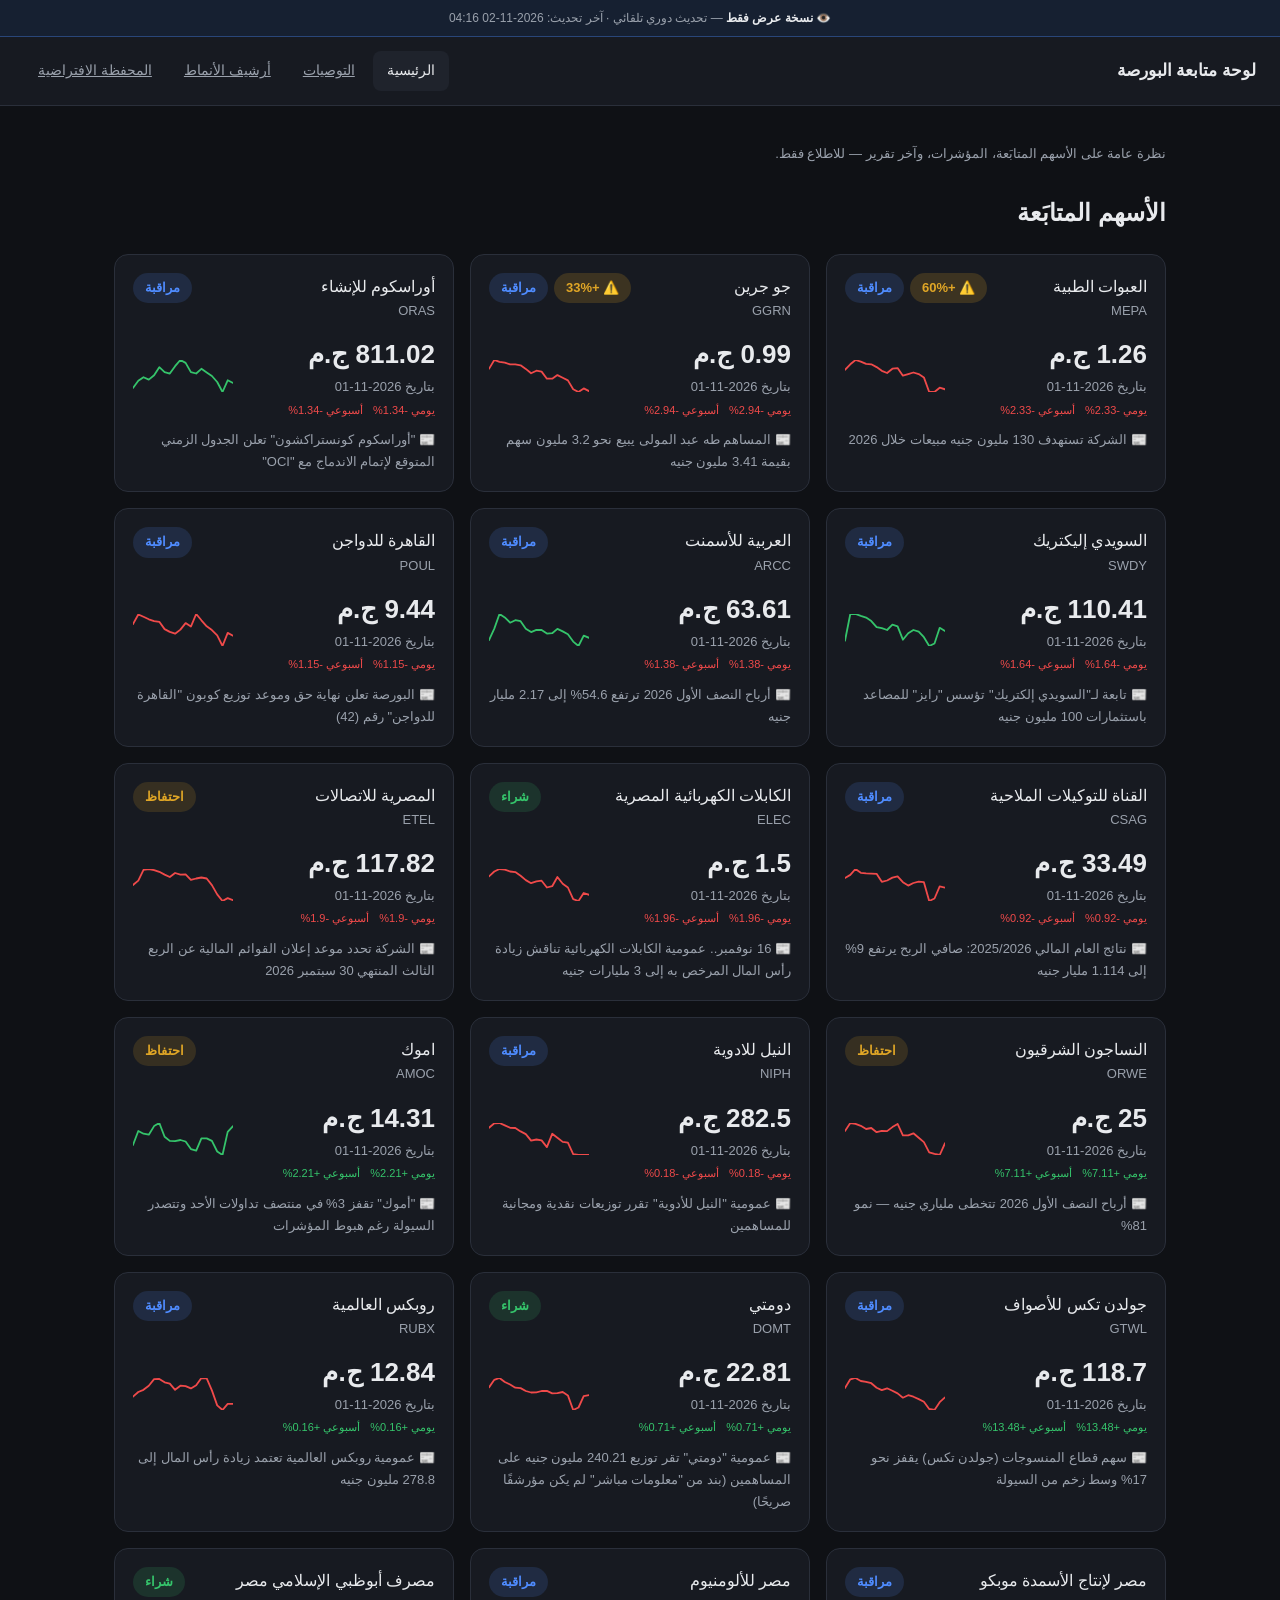
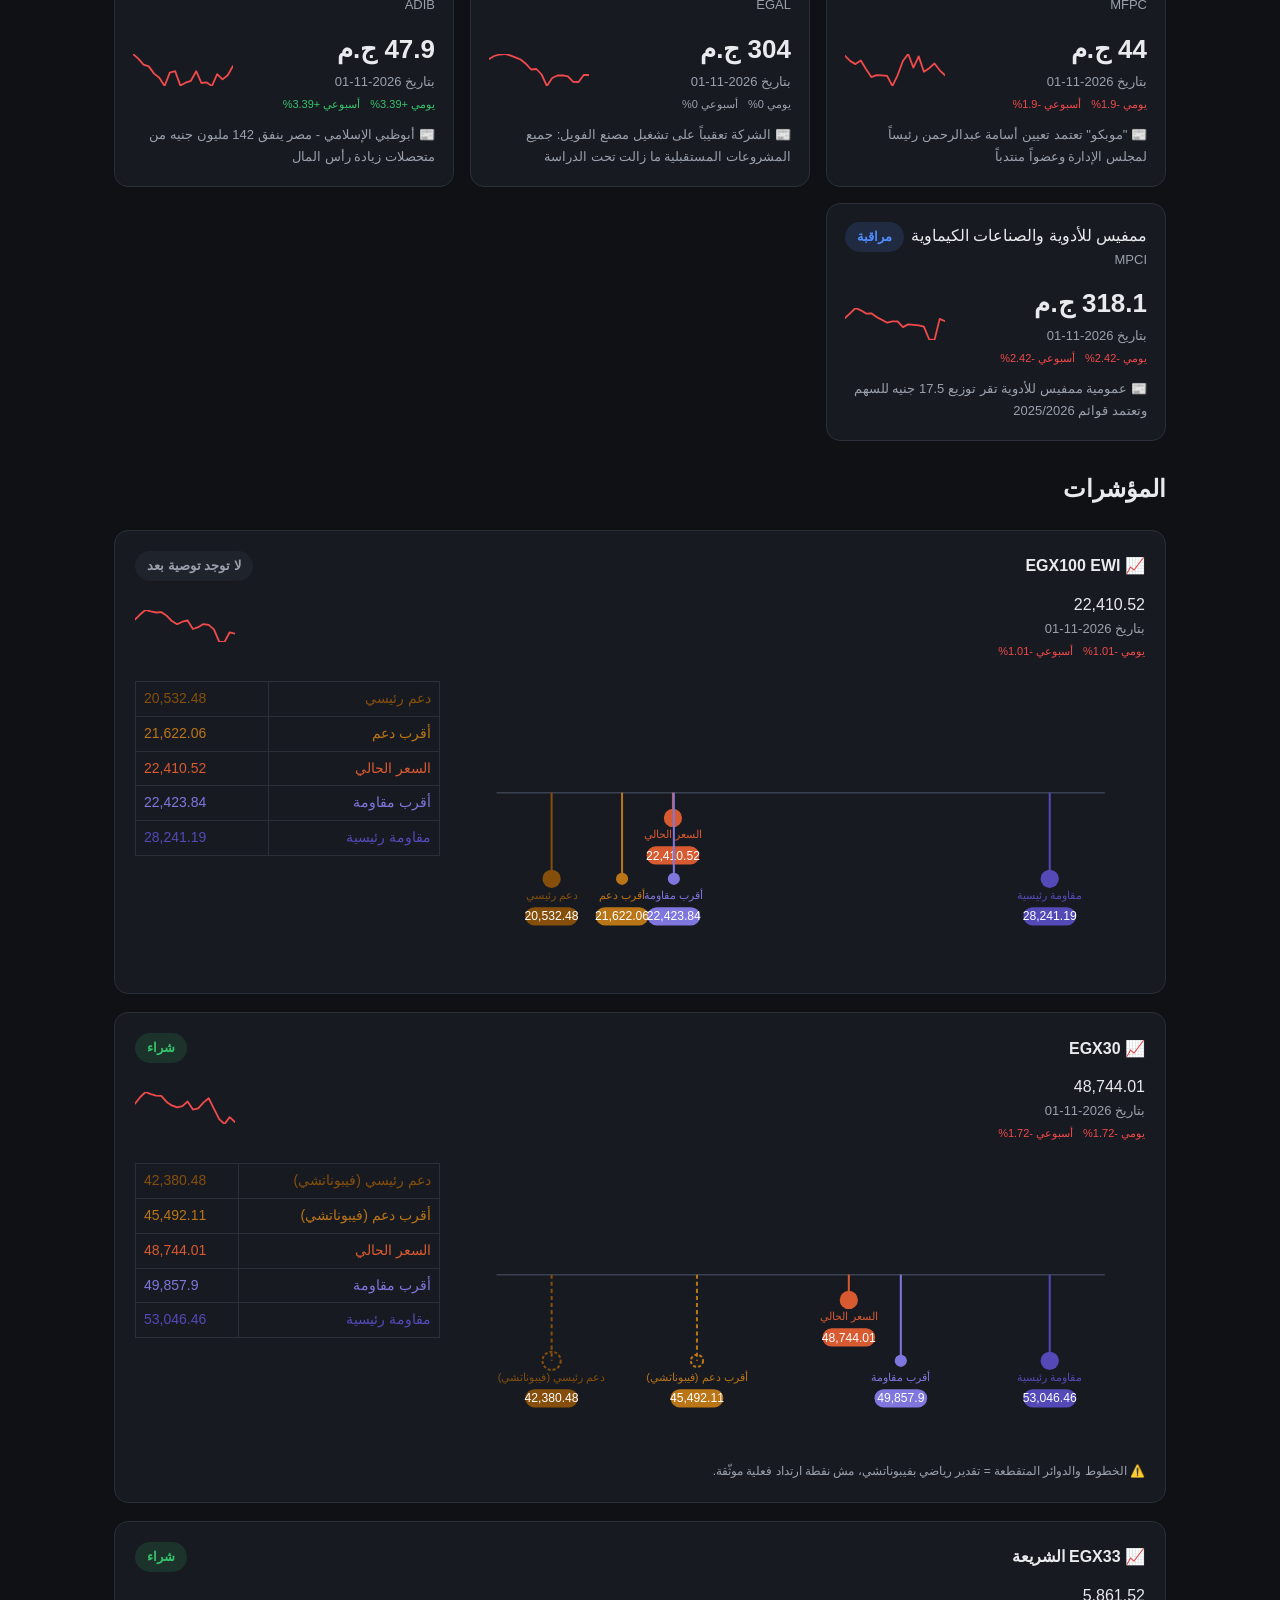
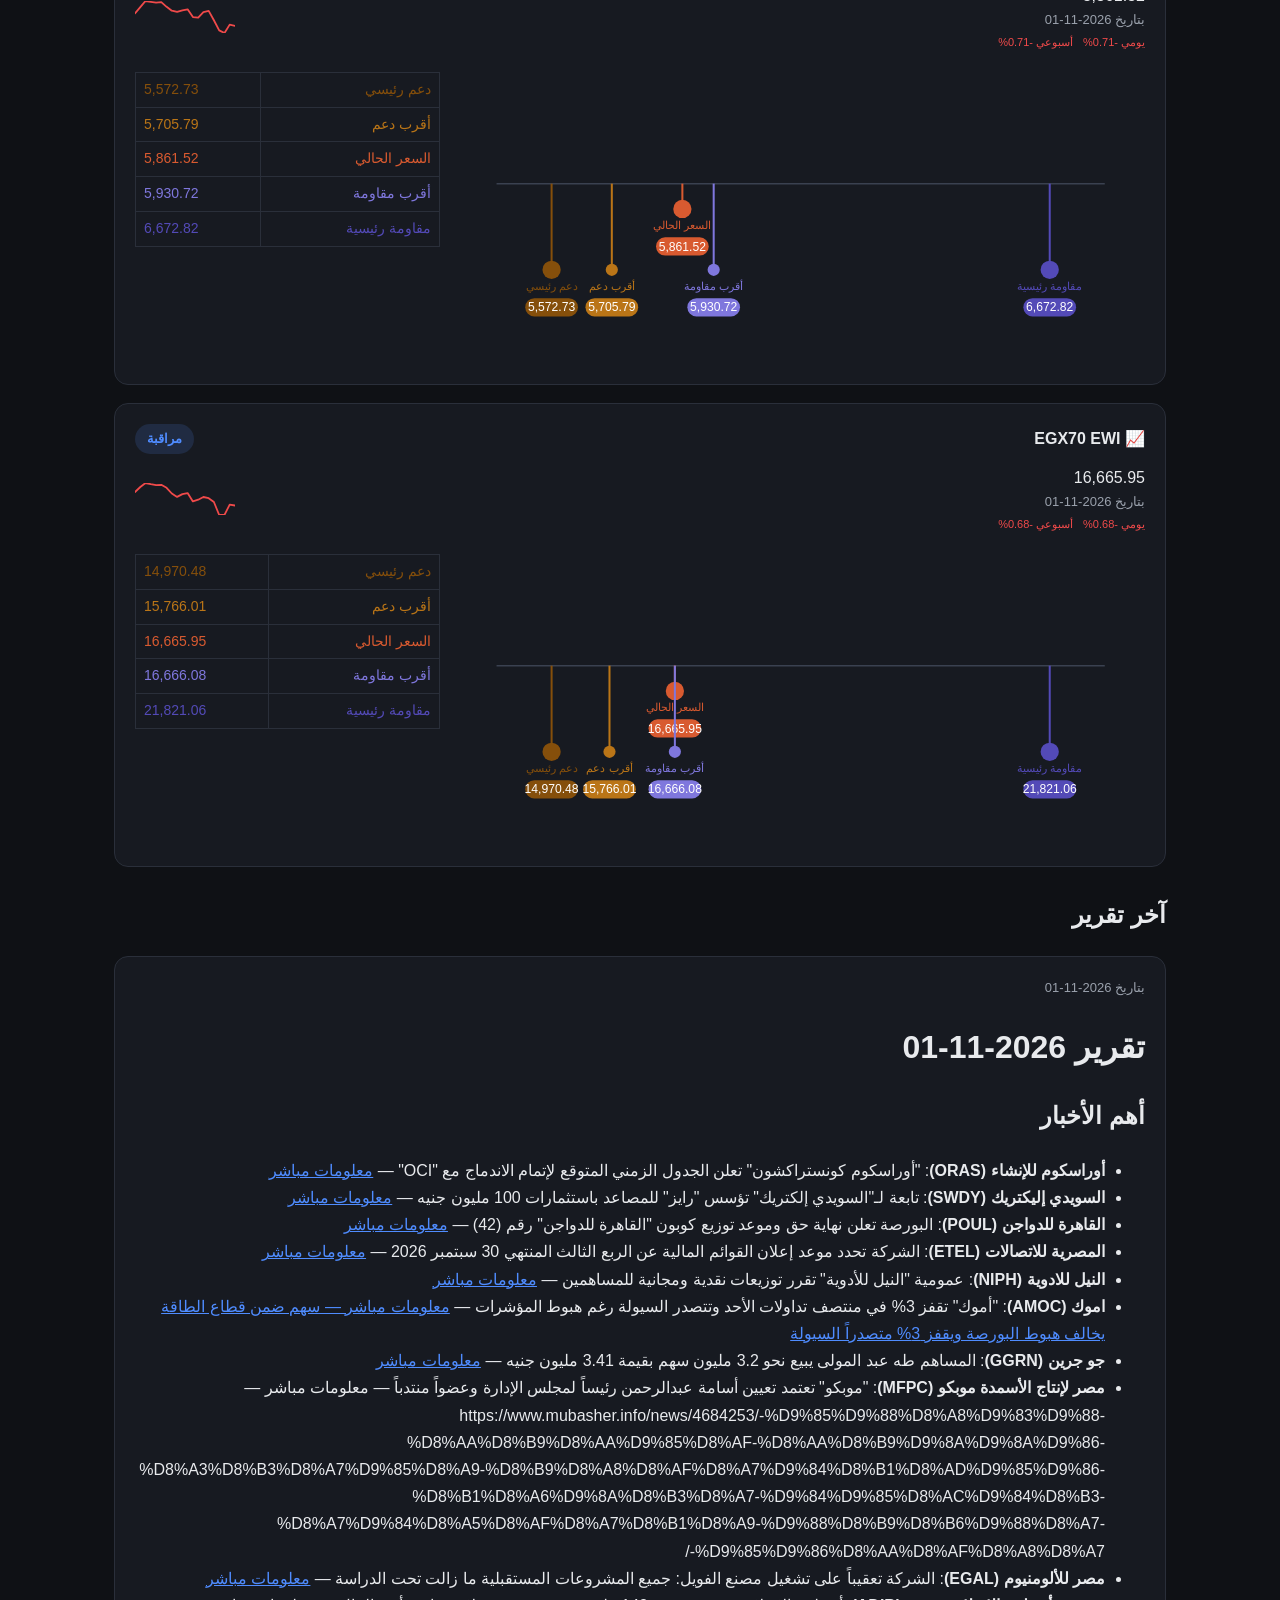
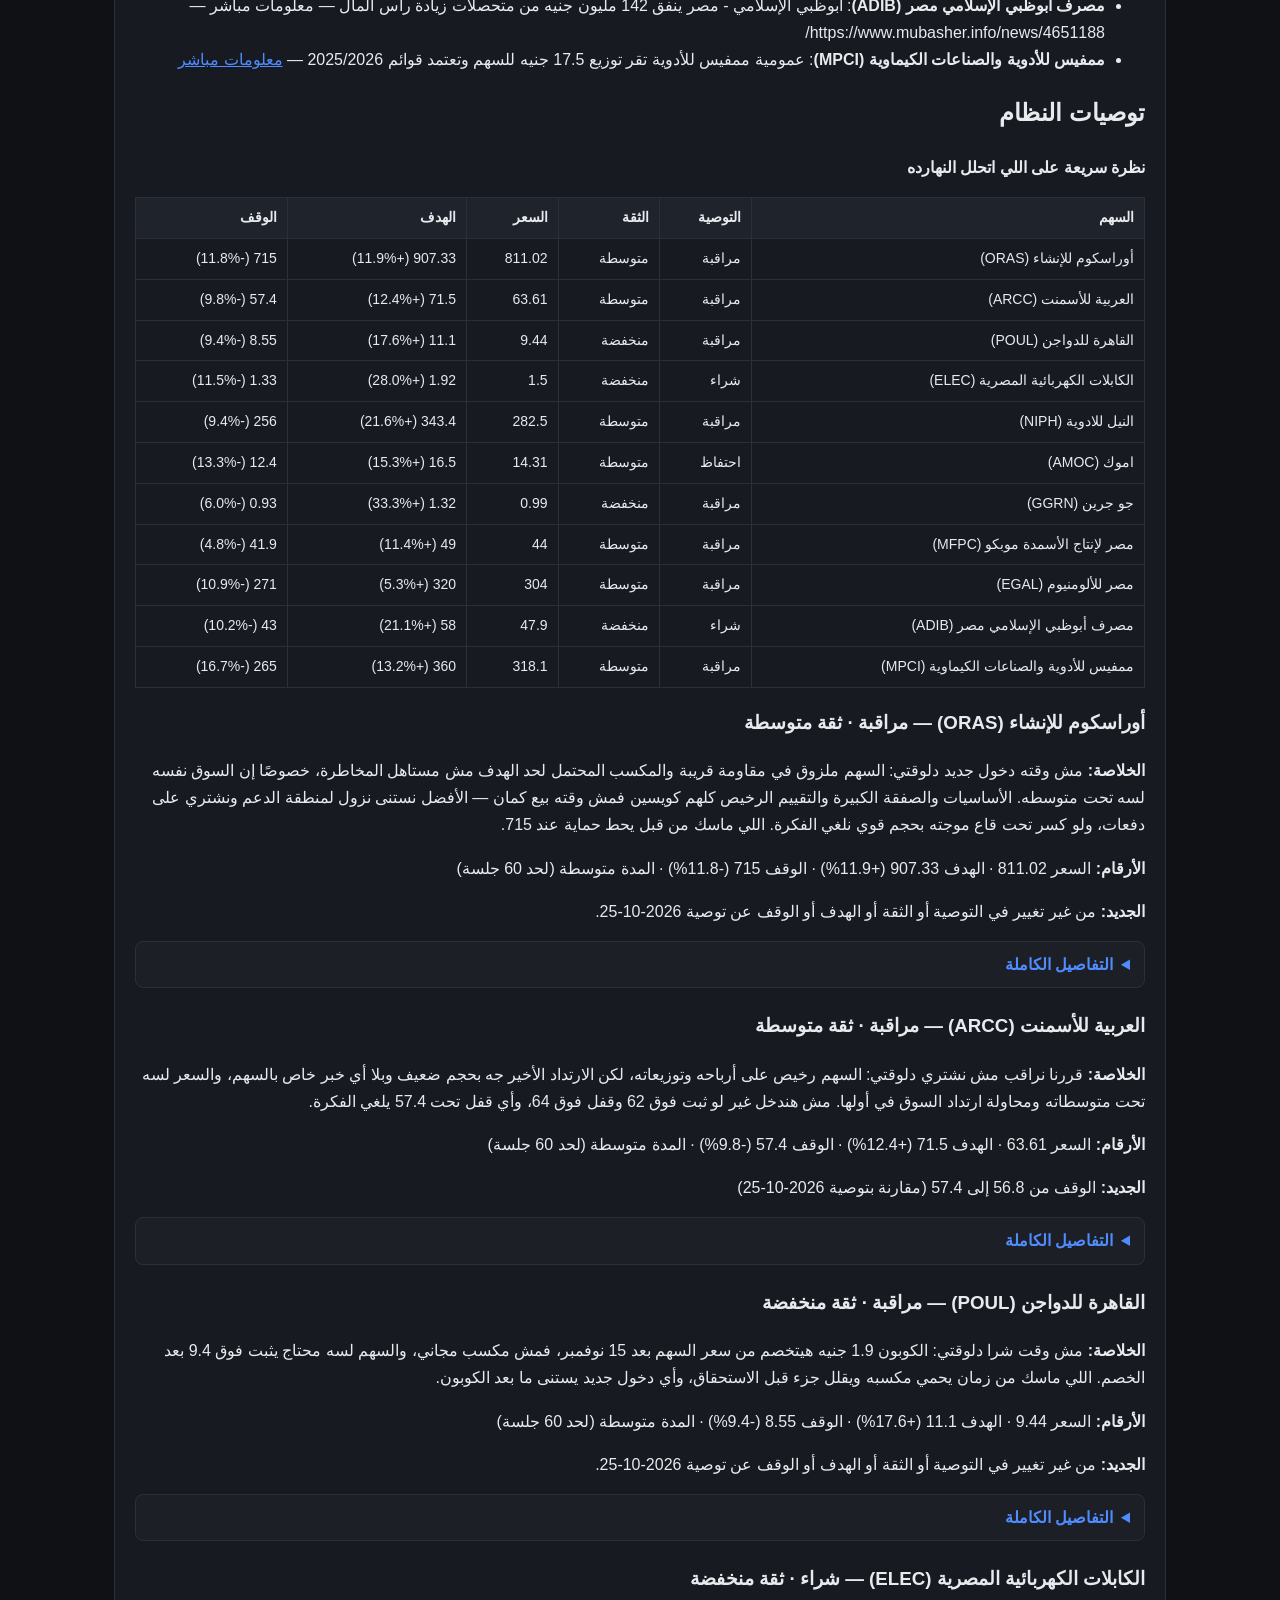
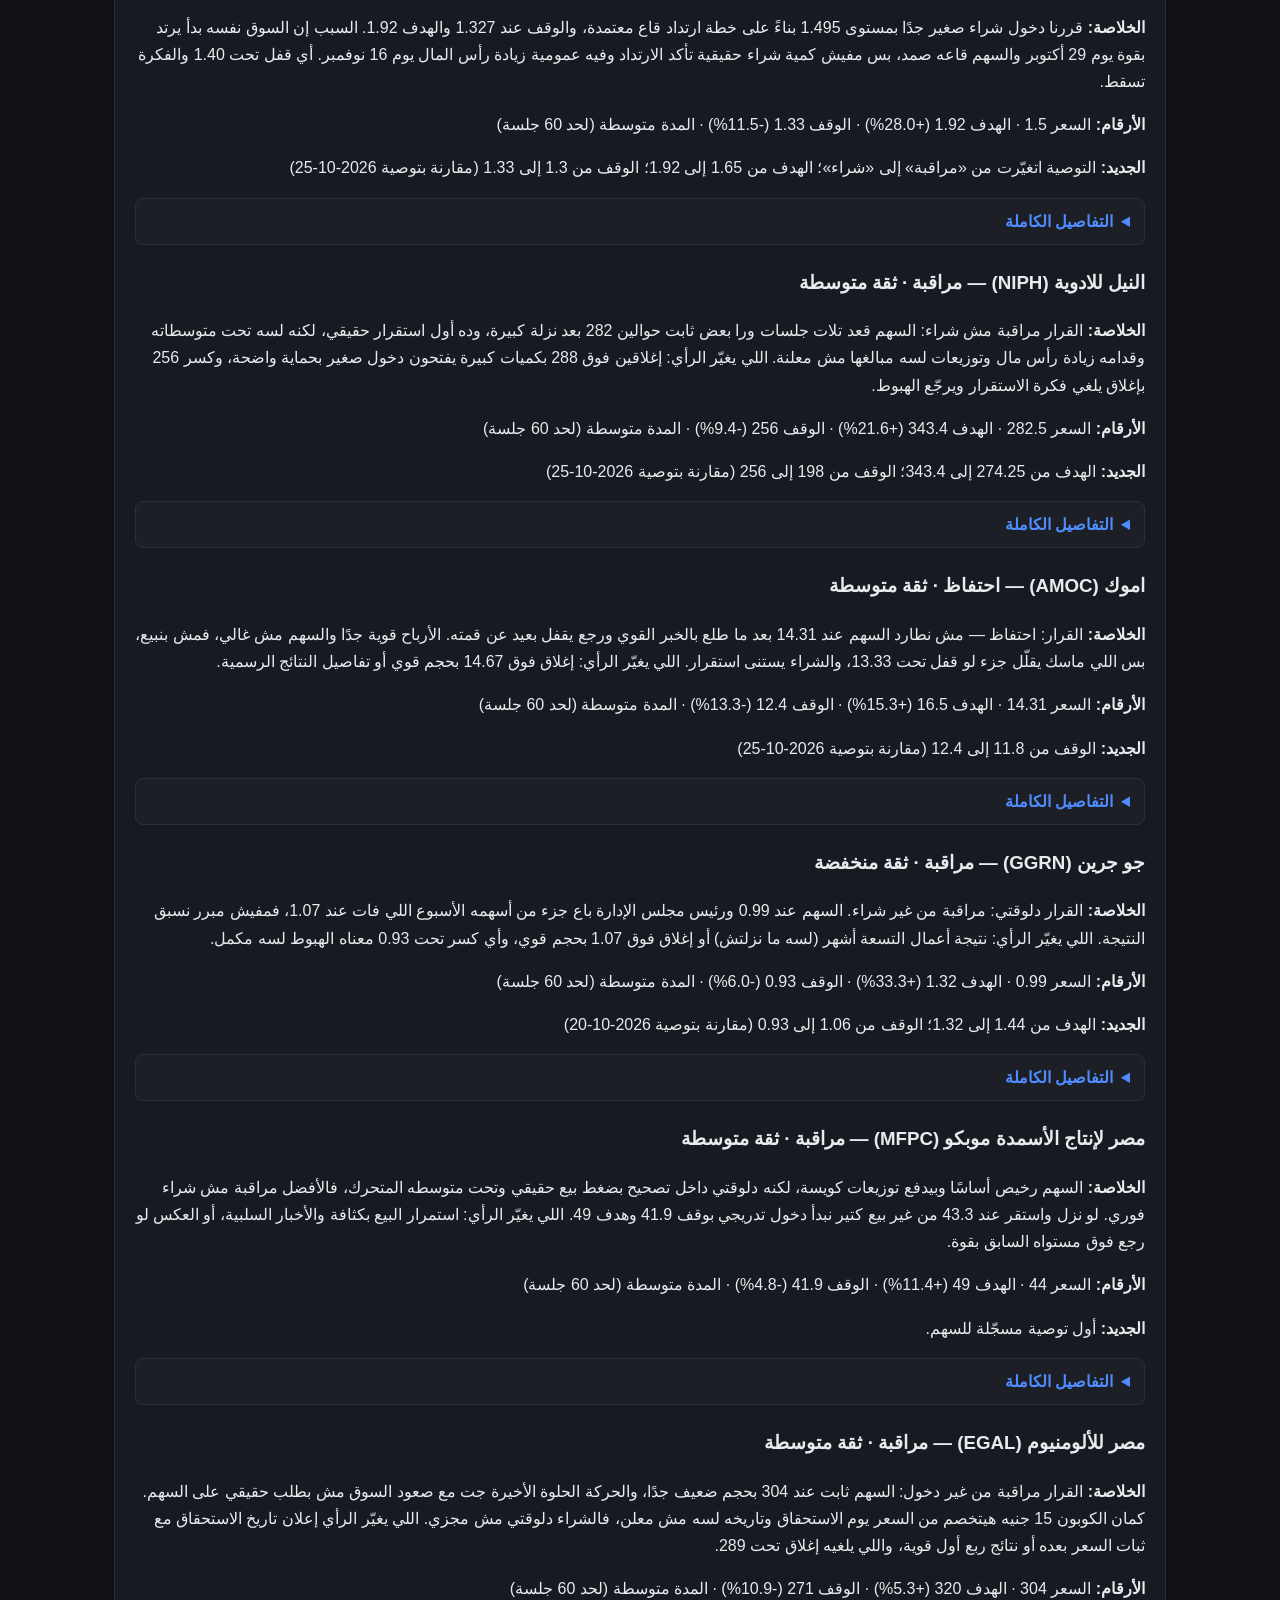
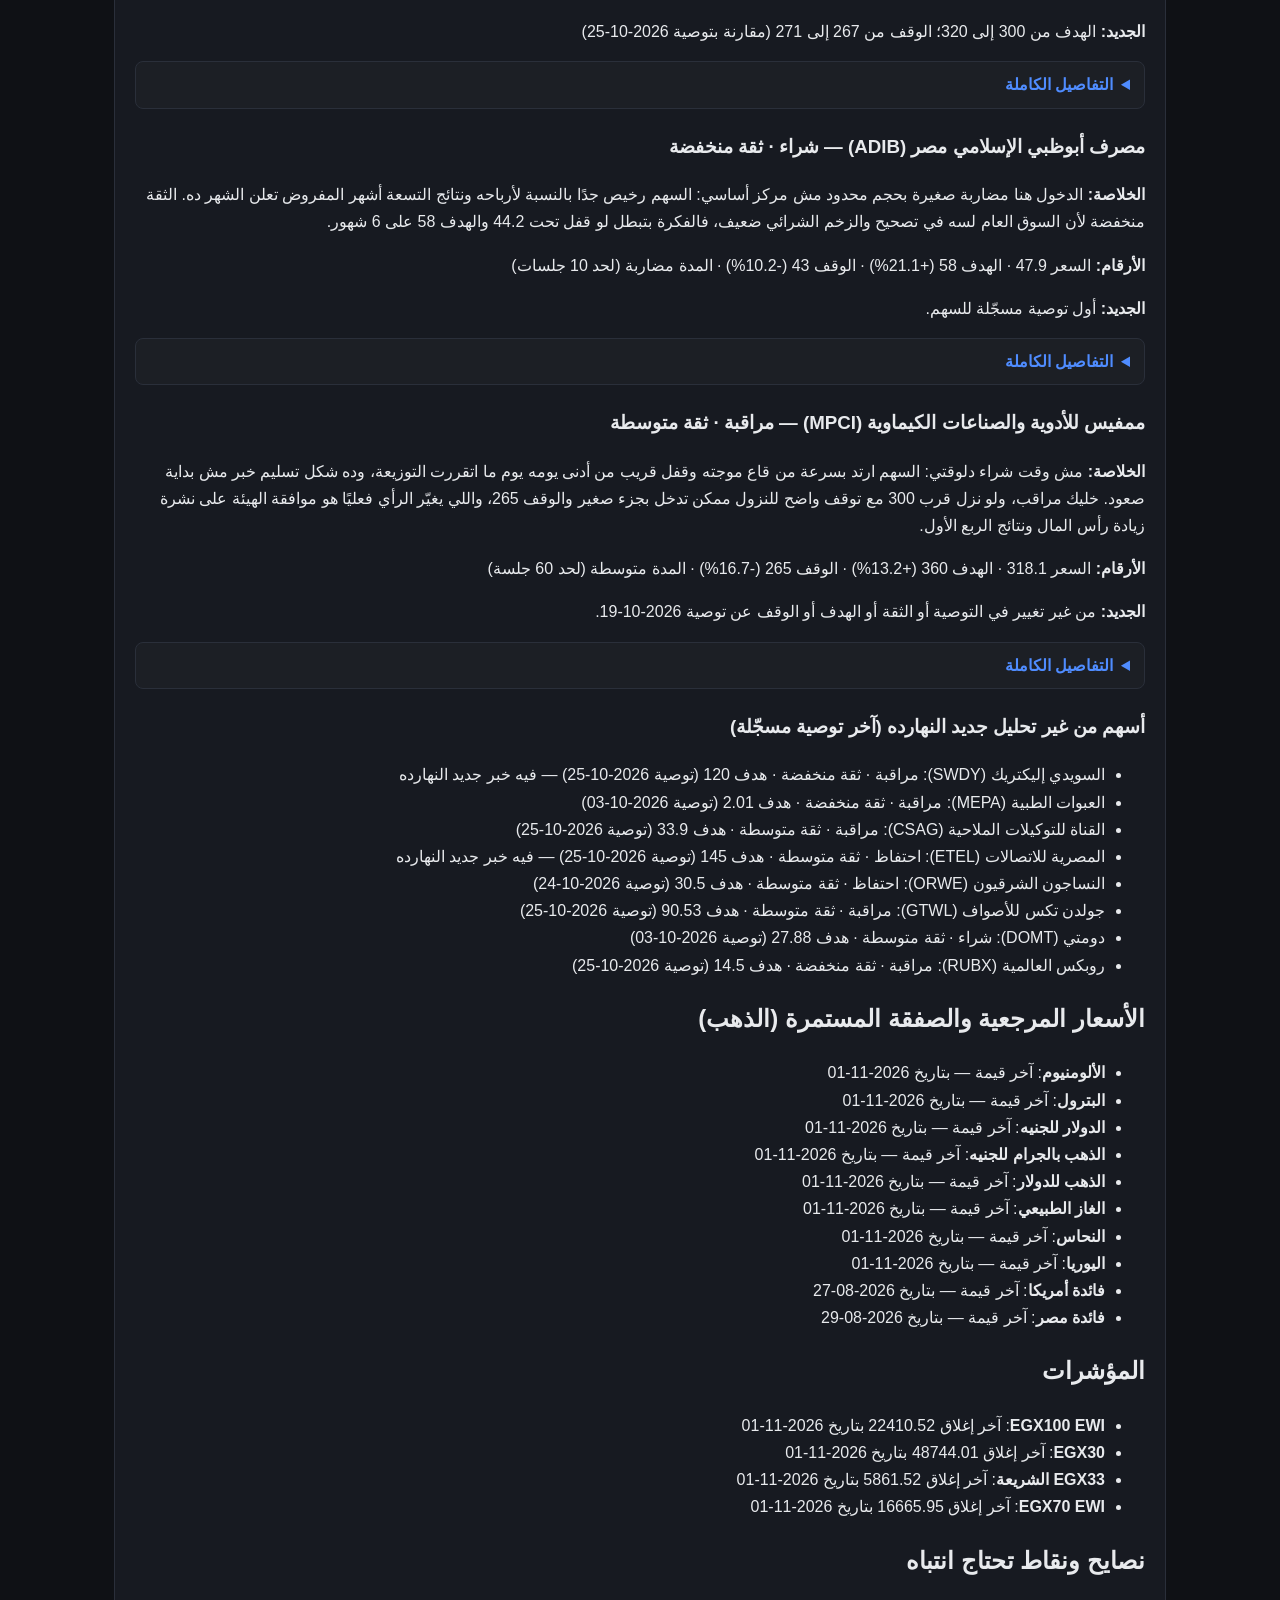
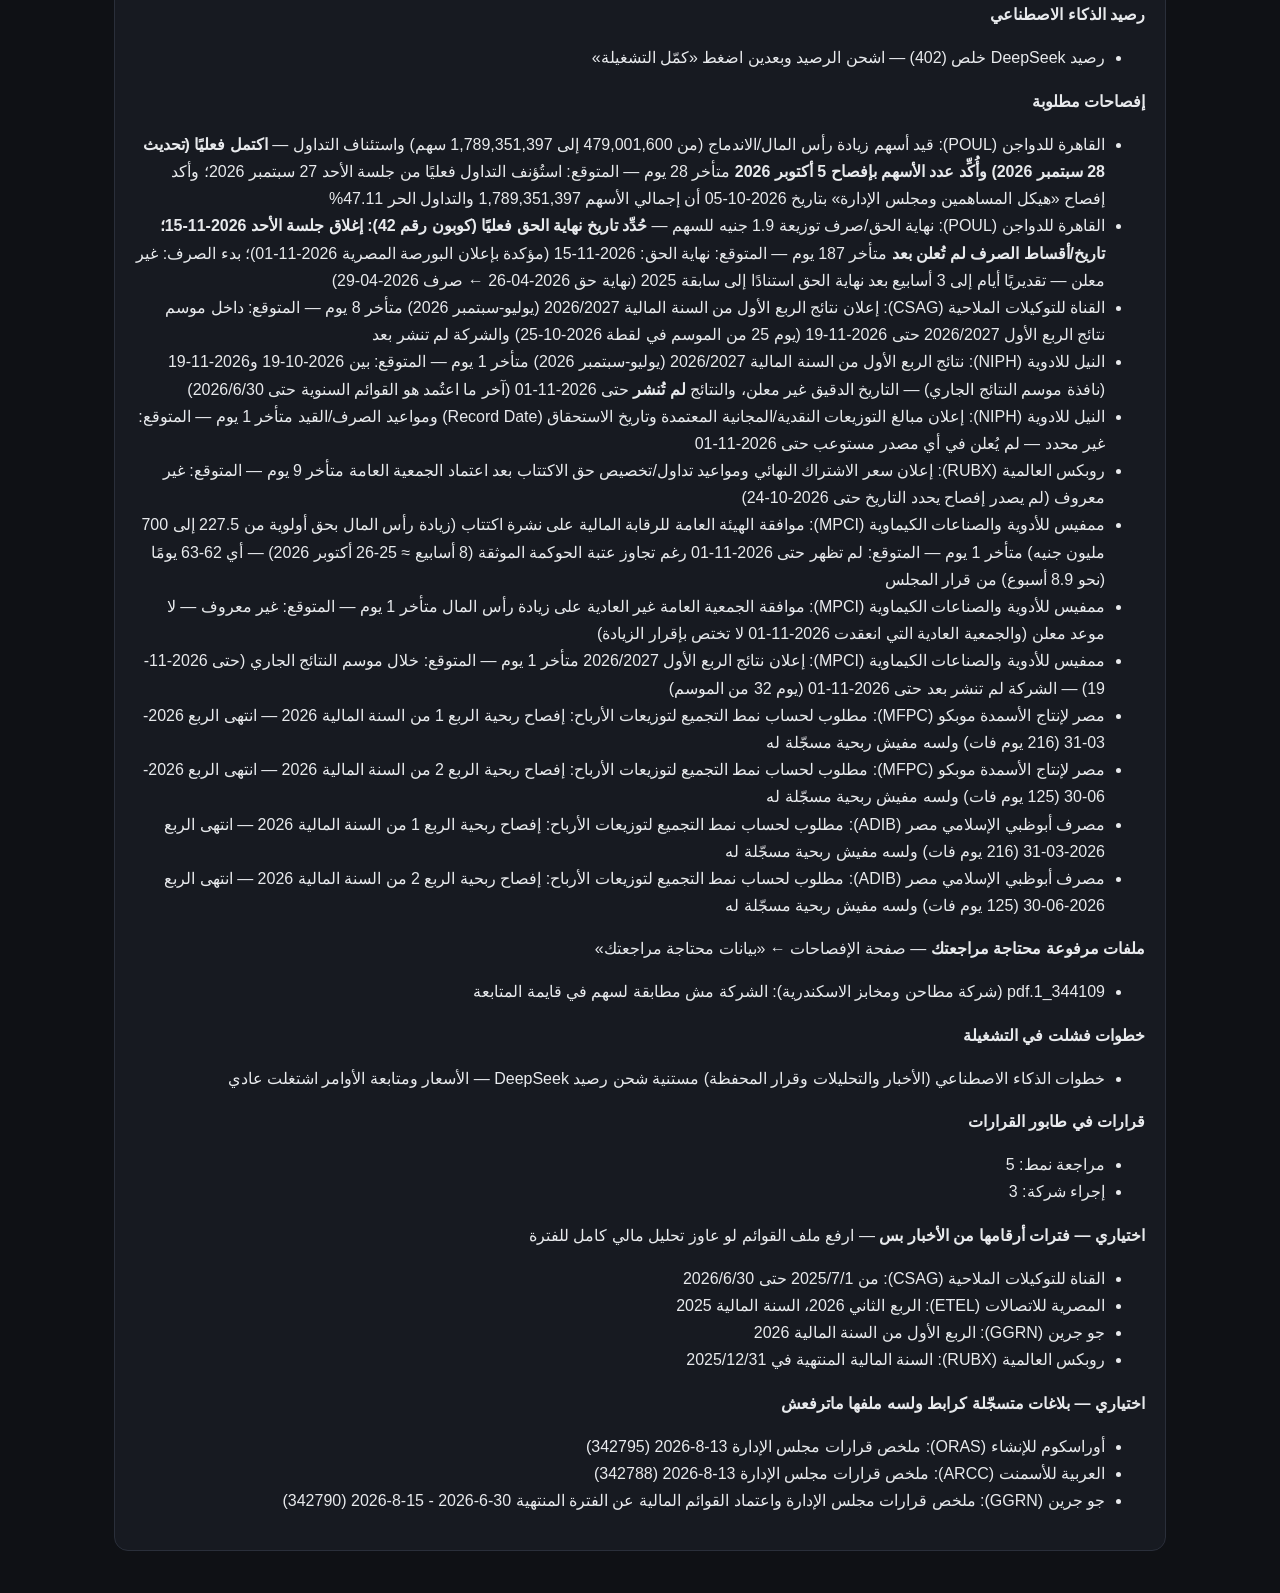
==== index.html @ 4798f211 "تحديث تلقائي — 2026-11-02 19:22" ====
<!doctype html>
<html lang="ar" dir="rtl">
<head>
  <meta charset="utf-8" />
  <meta name="viewport" content="width=device-width, initial-scale=1" />
  <meta name="robots" content="noindex, nofollow" />
  <title>لوحة متابعة البورصة</title>
  <link rel="stylesheet" href="style.css?v=20261102192208" />
</head>
<body>
  <div class="view-only-banner">👁️ <strong>نسخة عرض فقط</strong> — تحديث دوري تلقائي · آخر تحديث: <span id="generated-at-label">...</span></div>
  <header class="topbar">
    <h1>لوحة متابعة البورصة</h1>
    <nav class="topnav">
      <a href="index.html" class="active">الرئيسية</a>
      <a href="recommendations.html">التوصيات</a>
      <a href="patterns.html">أرشيف الأنماط</a>
      <a href="portfolio.html">المحفظة الافتراضية</a>
    </nav>
  </header>
  <main>
    <p class="muted">نظرة عامة على الأسهم المتابَعة، المؤشرات، وآخر تقرير — للاطلاع فقط.</p>

    <h2 style="margin-top:28px;">الأسهم المتابَعة</h2>
    <div class="grid" id="stocks-grid"></div>

    <h2 style="margin-top:28px;">المؤشرات</h2>
    <div id="indices-section"></div>

    <h2 style="margin-top:28px;">آخر تقرير</h2>
    <div id="latest-report" class="card"></div>
  </main>
  <script src="app.js?v=20261102192208"></script>
</body>
</html>
---- style.css ----
:root {
  --bg: #0f1115; --surface: #171a21; --surface-2: #1f232c; --border: #2a2f3a; --border-strong: #3a4150;
  --text: #e8eaed; --text-dim: #9aa1ac; --accent: #4f8cff; --green: #35c46b; --red: #f04a4a;
  --amber: #e0a626; --blue: #4f8cff;
}
* { box-sizing: border-box; }
body { margin: 0; background: var(--bg); color: var(--text); font-family: "Segoe UI", Tahoma, Arial, sans-serif; line-height: 1.7; }
main { max-width: 1100px; margin: 0 auto; padding: 24px; }
a { color: var(--accent); }
.card { background: var(--surface); border: 1px solid var(--border); border-radius: 14px; padding: 20px; margin-bottom: 18px; }
.grid { display: grid; grid-template-columns: repeat(auto-fill, minmax(280px, 1fr)); gap: 16px; }
.stock-card { background: var(--surface); border: 1px solid var(--border); border-radius: 14px; padding: 18px; display: flex; flex-direction: column; gap: 10px; }
.stock-card .head { display: flex; justify-content: space-between; align-items: baseline; }
.stock-card .ticker { color: var(--text-dim); font-size: 13px; }
.stock-card .price { font-size: 26px; font-weight: 700; }
.stock-card .news-title { font-size: 13px; color: var(--text-dim); }
.price, .value, .stat-box .value, td, th { font-variant-numeric: tabular-nums; }
.badge { display: inline-block; padding: 4px 12px; border-radius: 999px; font-size: 13px; font-weight: 600; }
.badge-buy { background: rgba(53, 196, 107, 0.15); color: var(--green); }
.badge-hold { background: rgba(224, 166, 38, 0.15); color: var(--amber); }
.badge-watch { background: rgba(79, 140, 255, 0.15); color: var(--blue); }
.badge-sell { background: rgba(240, 74, 74, 0.15); color: var(--red); }
.badge-none { background: var(--surface-2); color: var(--text-dim); }
.badge-outlier { background: rgba(224, 166, 38, 0.18); color: var(--amber); }
.badge-pattern { background: rgba(79, 140, 255, 0.15); color: var(--blue); }
.badge-role-leading { background: rgba(53, 196, 107, 0.15); color: var(--green); }
.badge-role-lagging { background: var(--surface-2); color: var(--text-dim); }
table { border-collapse: collapse; width: 100%; margin: 10px 0; }
th, td { border: 1px solid var(--border); padding: 8px 10px; text-align: right; font-size: 14px; }
th { background: var(--surface-2); }
.muted { color: var(--text-dim); font-size: 13px; }
.article-body h1, .article-body h2, .article-body h3 { color: var(--text); }
.article-body table { font-size: 13px; }
.empty-state { color: var(--text-dim); padding: 30px; text-align: center; border: 1px dashed var(--border); border-radius: 12px; }
.news-item { border-bottom: 1px solid var(--border); padding: 12px 0; }
.news-item:last-child { border-bottom: none; }
.stat-grid { display: grid; grid-template-columns: repeat(auto-fill, minmax(160px, 1fr)); gap: 12px; margin: 8px 0; }
.stat-box { background: var(--surface-2); border: 1px solid var(--border); border-radius: 10px; padding: 12px 14px; }
.stat-box .label { font-size: 12px; color: var(--text-dim); margin-bottom: 4px; }
.stat-box .value { font-size: 20px; font-weight: 700; }
.stat-box .value.positive { color: var(--green); }
.stat-box .value.negative { color: var(--red); }
.positive { color: var(--green); }
.negative { color: var(--red); }
.pattern-card { background: var(--surface-2); border: 1px solid var(--border); border-radius: 12px; padding: 14px 16px; margin-bottom: 10px; }
.pattern-card .head { display: flex; justify-content: space-between; align-items: center; flex-wrap: wrap; gap: 8px; }
.pattern-card .name { font-weight: 700; font-size: 15px; }
/* شريط تنقّل بسيط — روابط تصفّح عادية بين صفحتين ثابتتين، مفيش أي زرار بيبعت أمر للسيرفر */
.topbar {
  display: flex; align-items: center; justify-content: space-between; flex-wrap: wrap; gap: 10px;
  padding: 14px 24px; background: var(--surface); border-bottom: 1px solid var(--border);
}
.topbar h1 { font-size: 17px; margin: 0; }
.topnav { display: flex; gap: 4px; }
.topnav a { padding: 8px 14px; border-radius: 8px; color: var(--text-dim); font-size: 14px; }
.topnav a.active, .topnav a:hover { background: var(--surface-2); color: var(--text); text-decoration: none; }
.view-only-banner {
  background: rgba(79, 140, 255, 0.12); border-bottom: 1px solid rgba(79, 140, 255, 0.35);
  padding: 8px 24px; font-size: 12px; color: var(--text-dim); text-align: center;
}
.view-only-banner strong { color: var(--text); }

/* زرار عرض/إخفاء آخر التوصيات — تفاعل عرض محلي بس (إظهار/إخفاء)، بدون أي اتصال بسيرفر */
.btn-toggle-history {
  display: inline-flex; align-items: center; gap: 6px;
  padding: 8px 16px; border-radius: 8px; border: 1px solid var(--border);
  background: var(--surface-2); color: var(--text); font-size: 14px; cursor: pointer;
}
.btn-toggle-history:hover { background: #262b36; }

/* 6 أكتوبر 2026: تفاصيل التوصية المطوية في التقرير اليومي */
.article-body details { margin: 10px 0 22px; border: 1px solid var(--border, #d9dde3); border-radius: 8px; background: rgba(127,127,127,.05); }
.article-body details > summary { cursor: pointer; padding: 9px 14px; font-weight: 600; color: var(--accent, #2563eb); list-style-position: inside; }
.article-body details[open] > summary { border-bottom: 1px solid var(--border, #d9dde3); }
.article-body details > *:not(summary) { padding-inline: 14px; }
.article-body details p, .article-body details li { font-size: 13.5px; line-height: 1.9; }
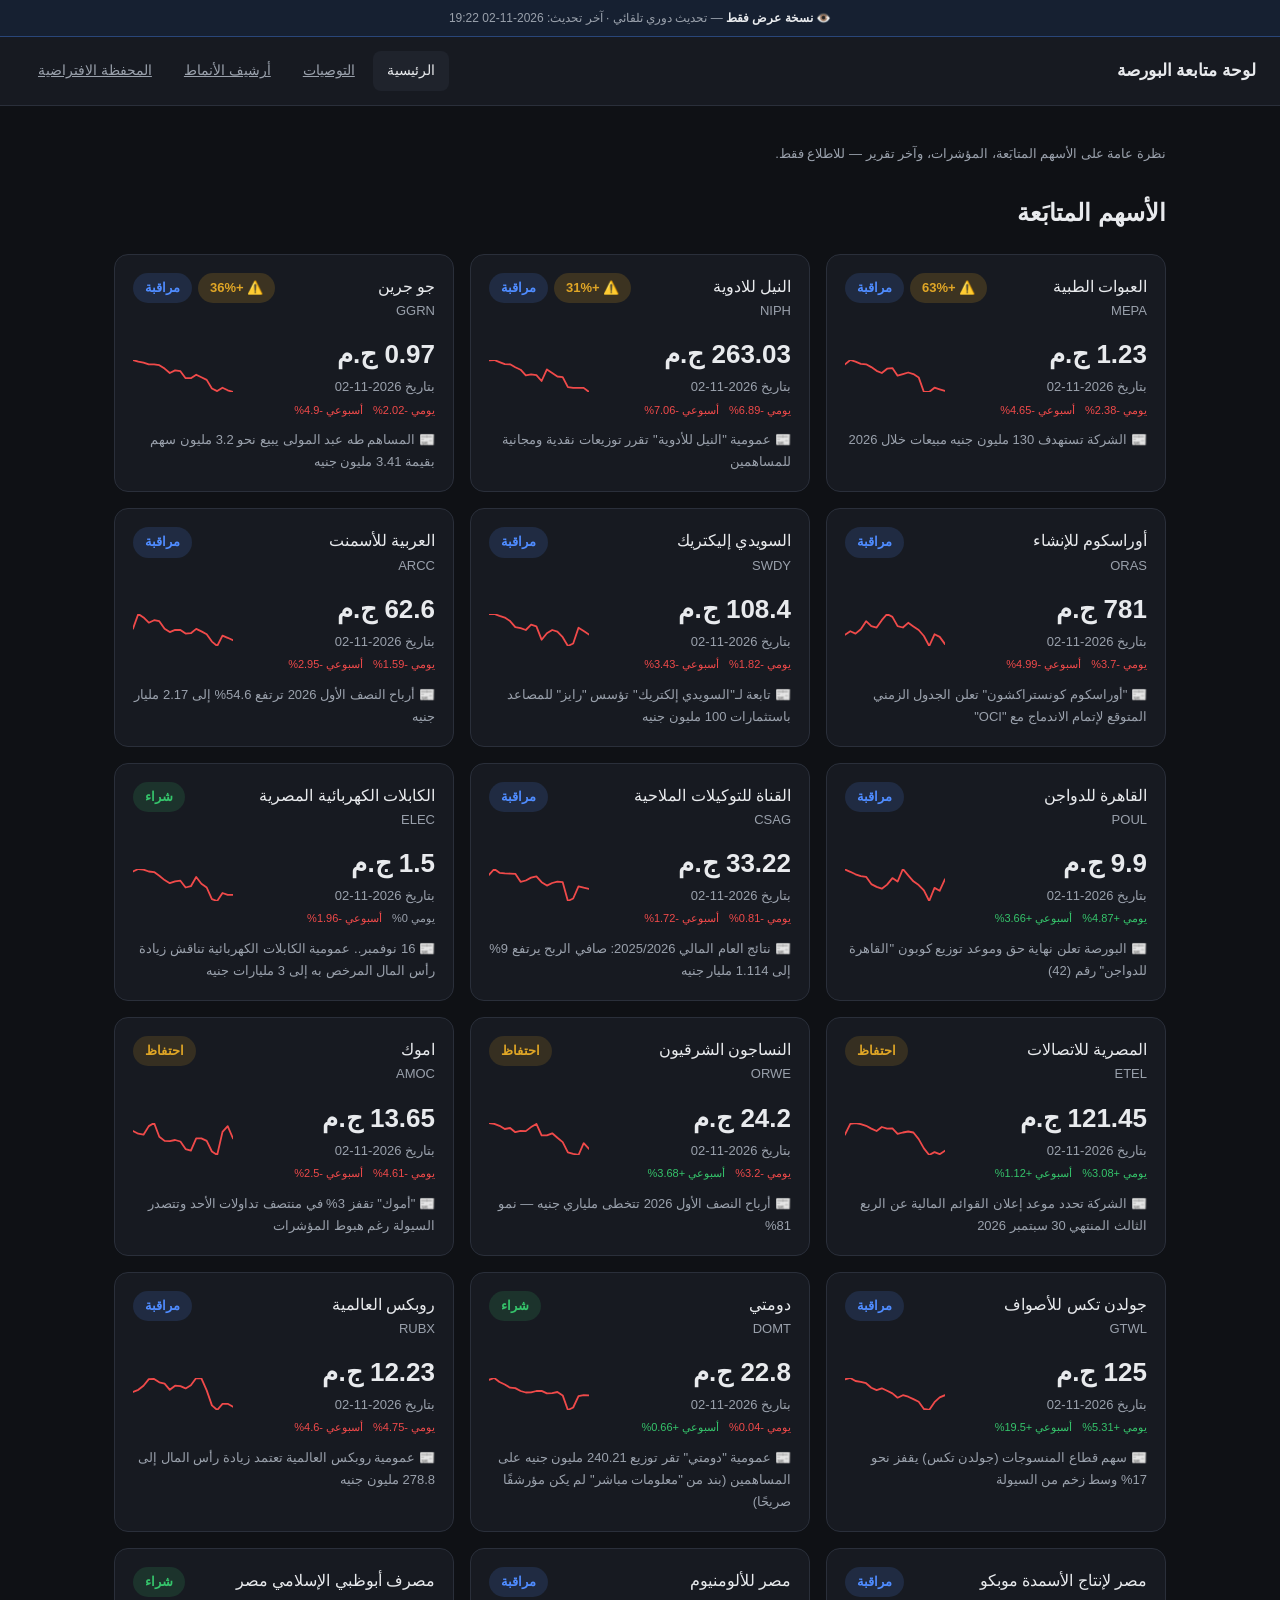
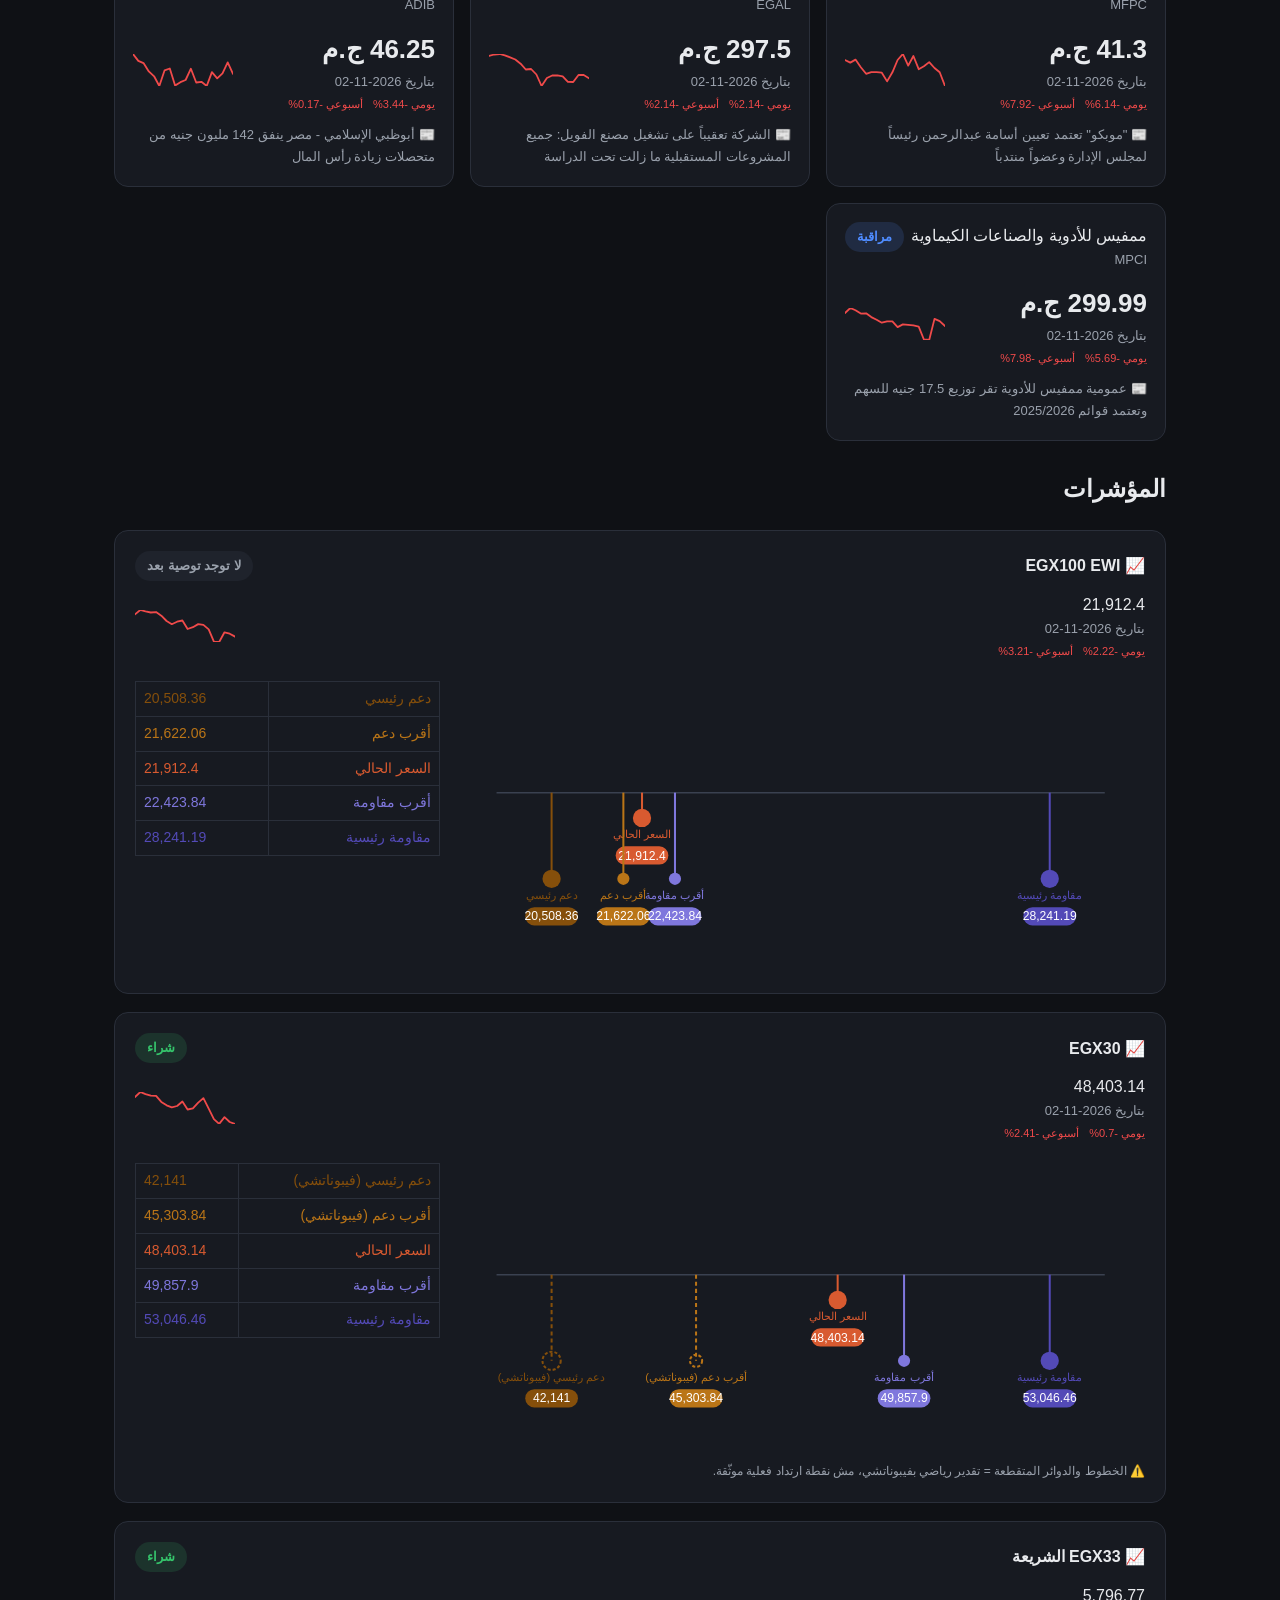
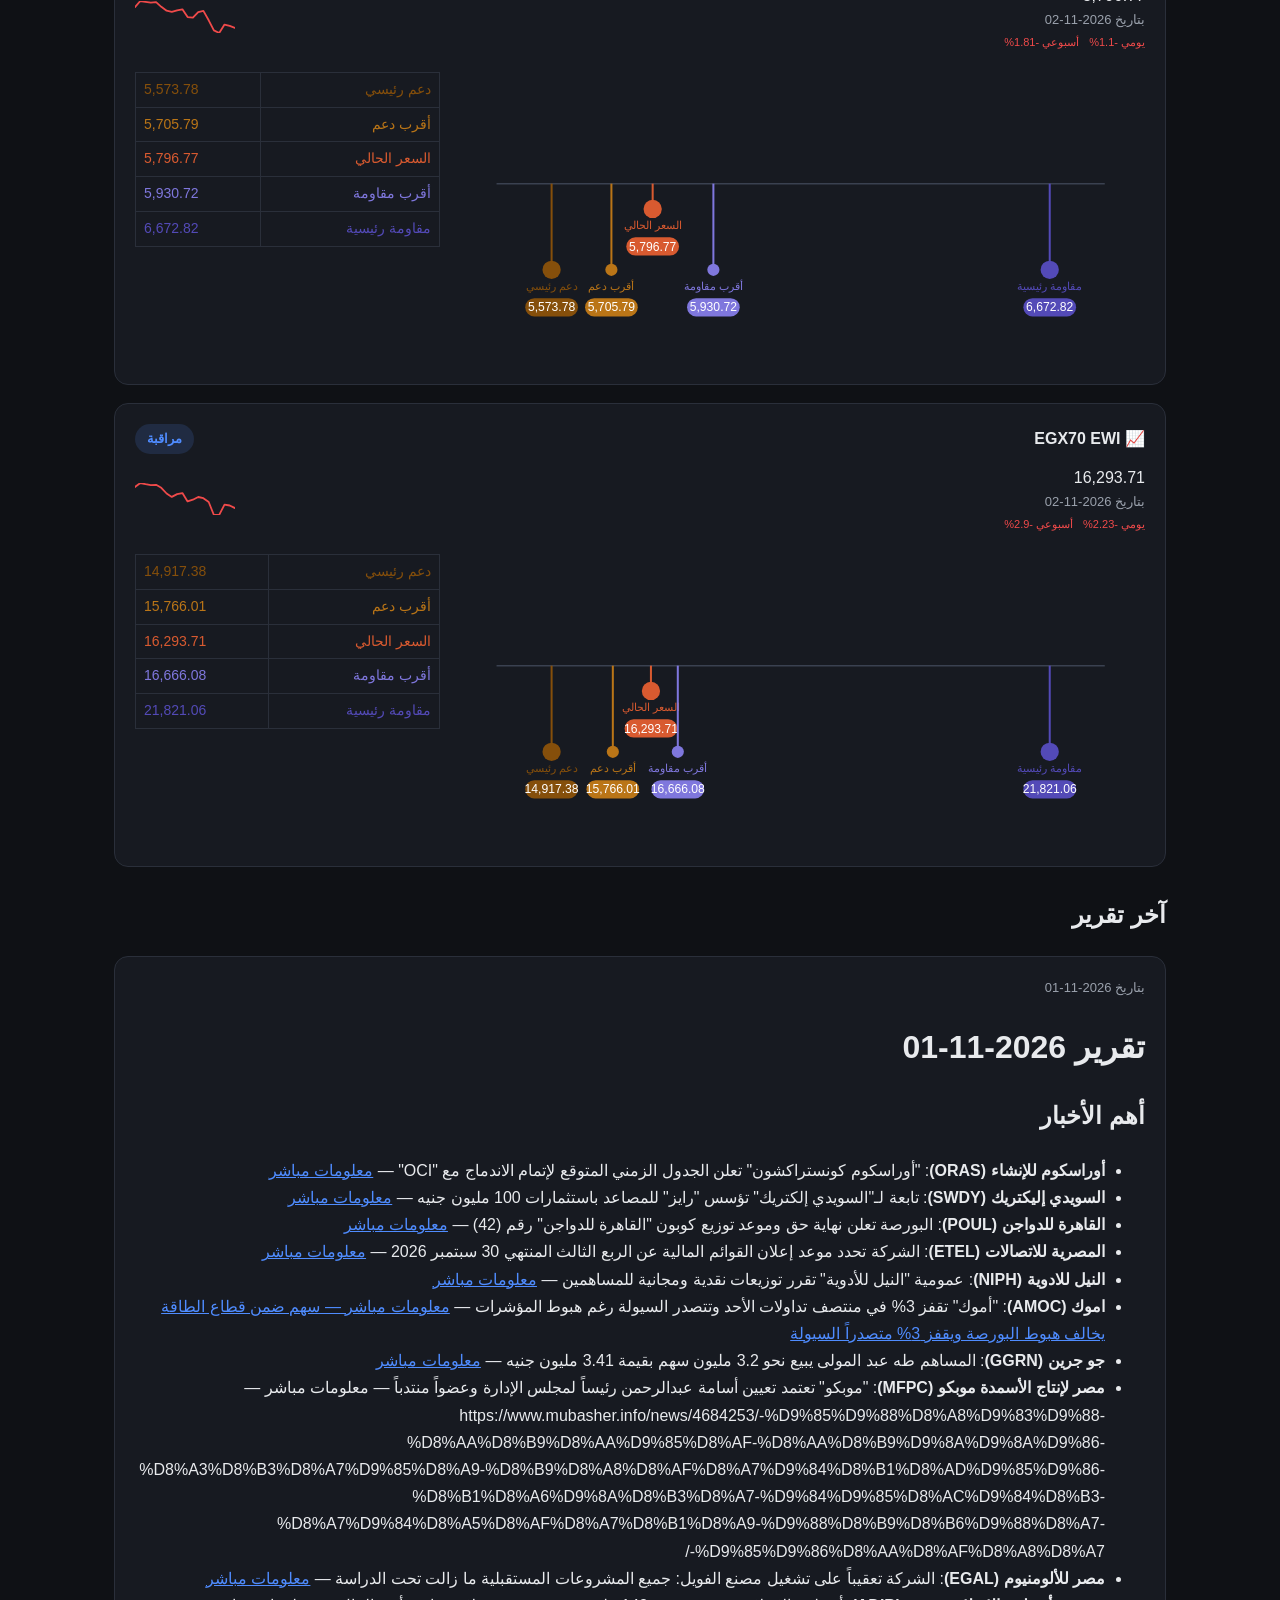
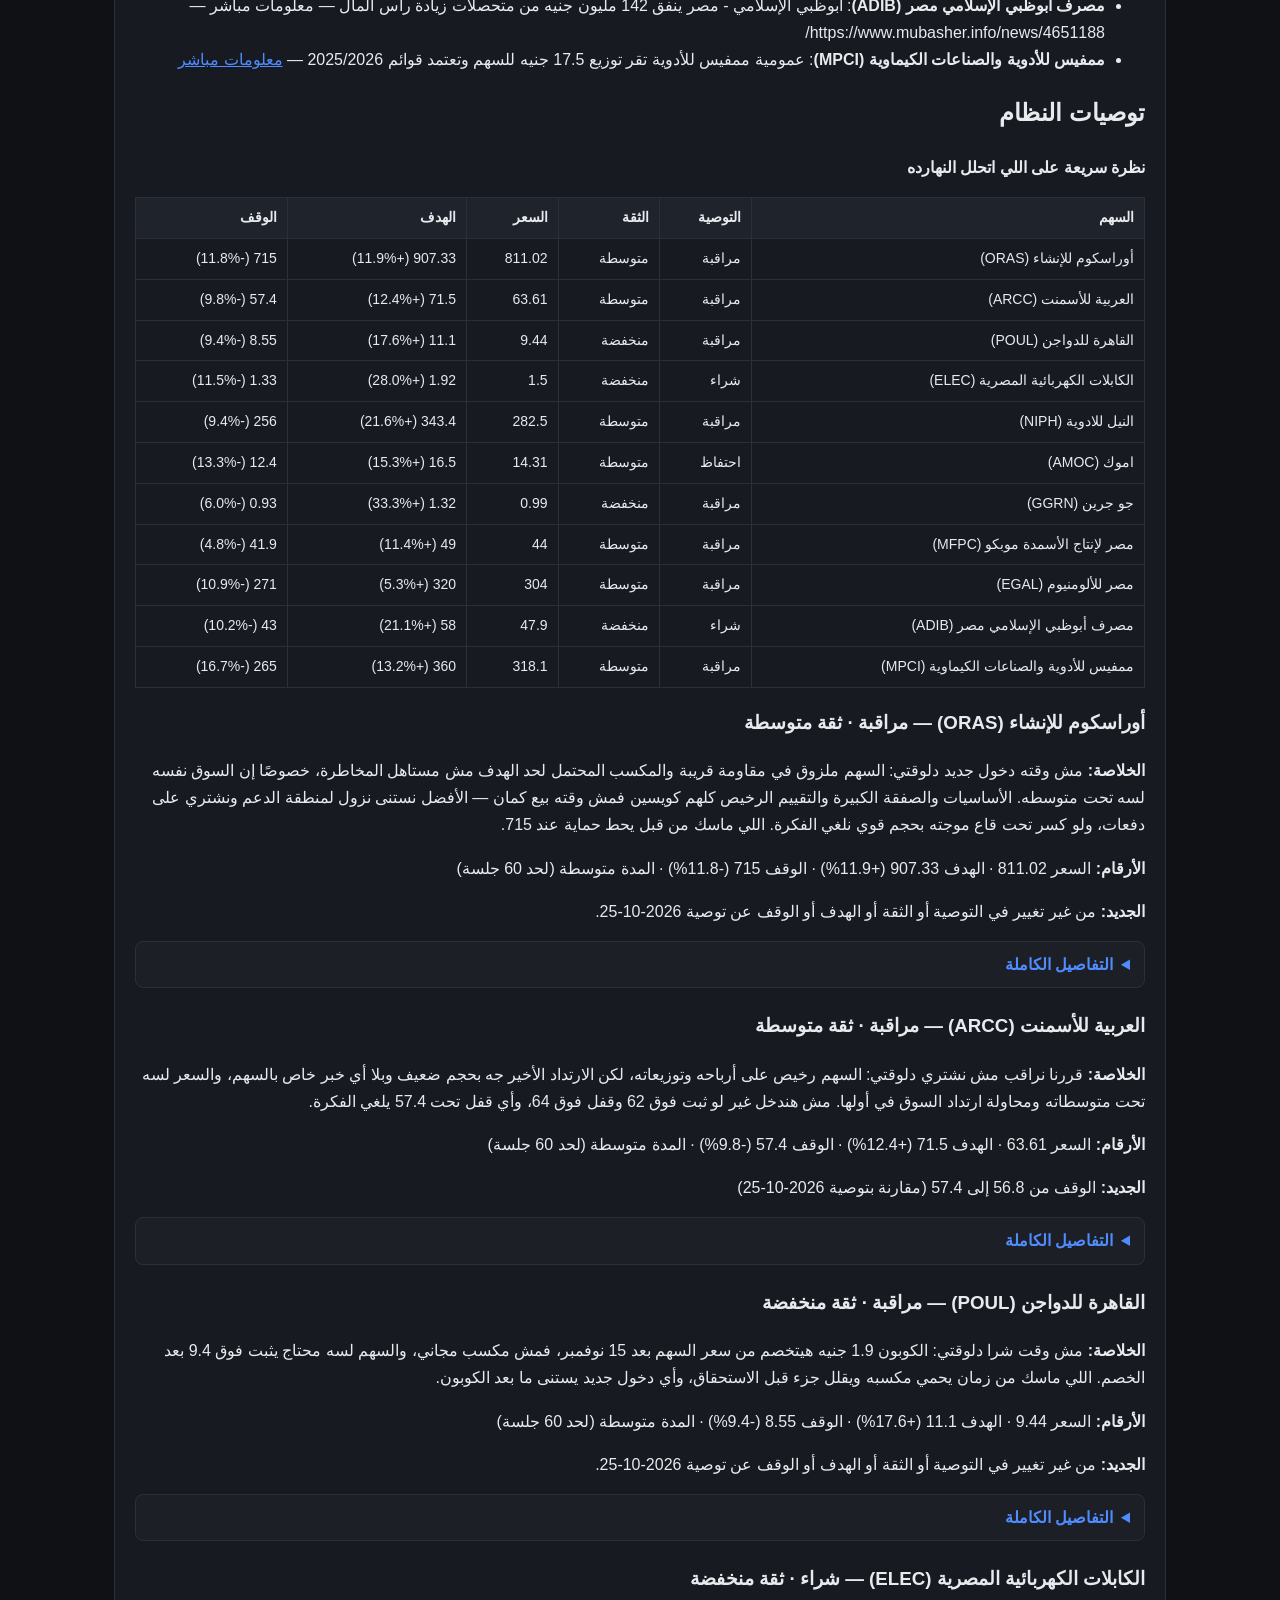
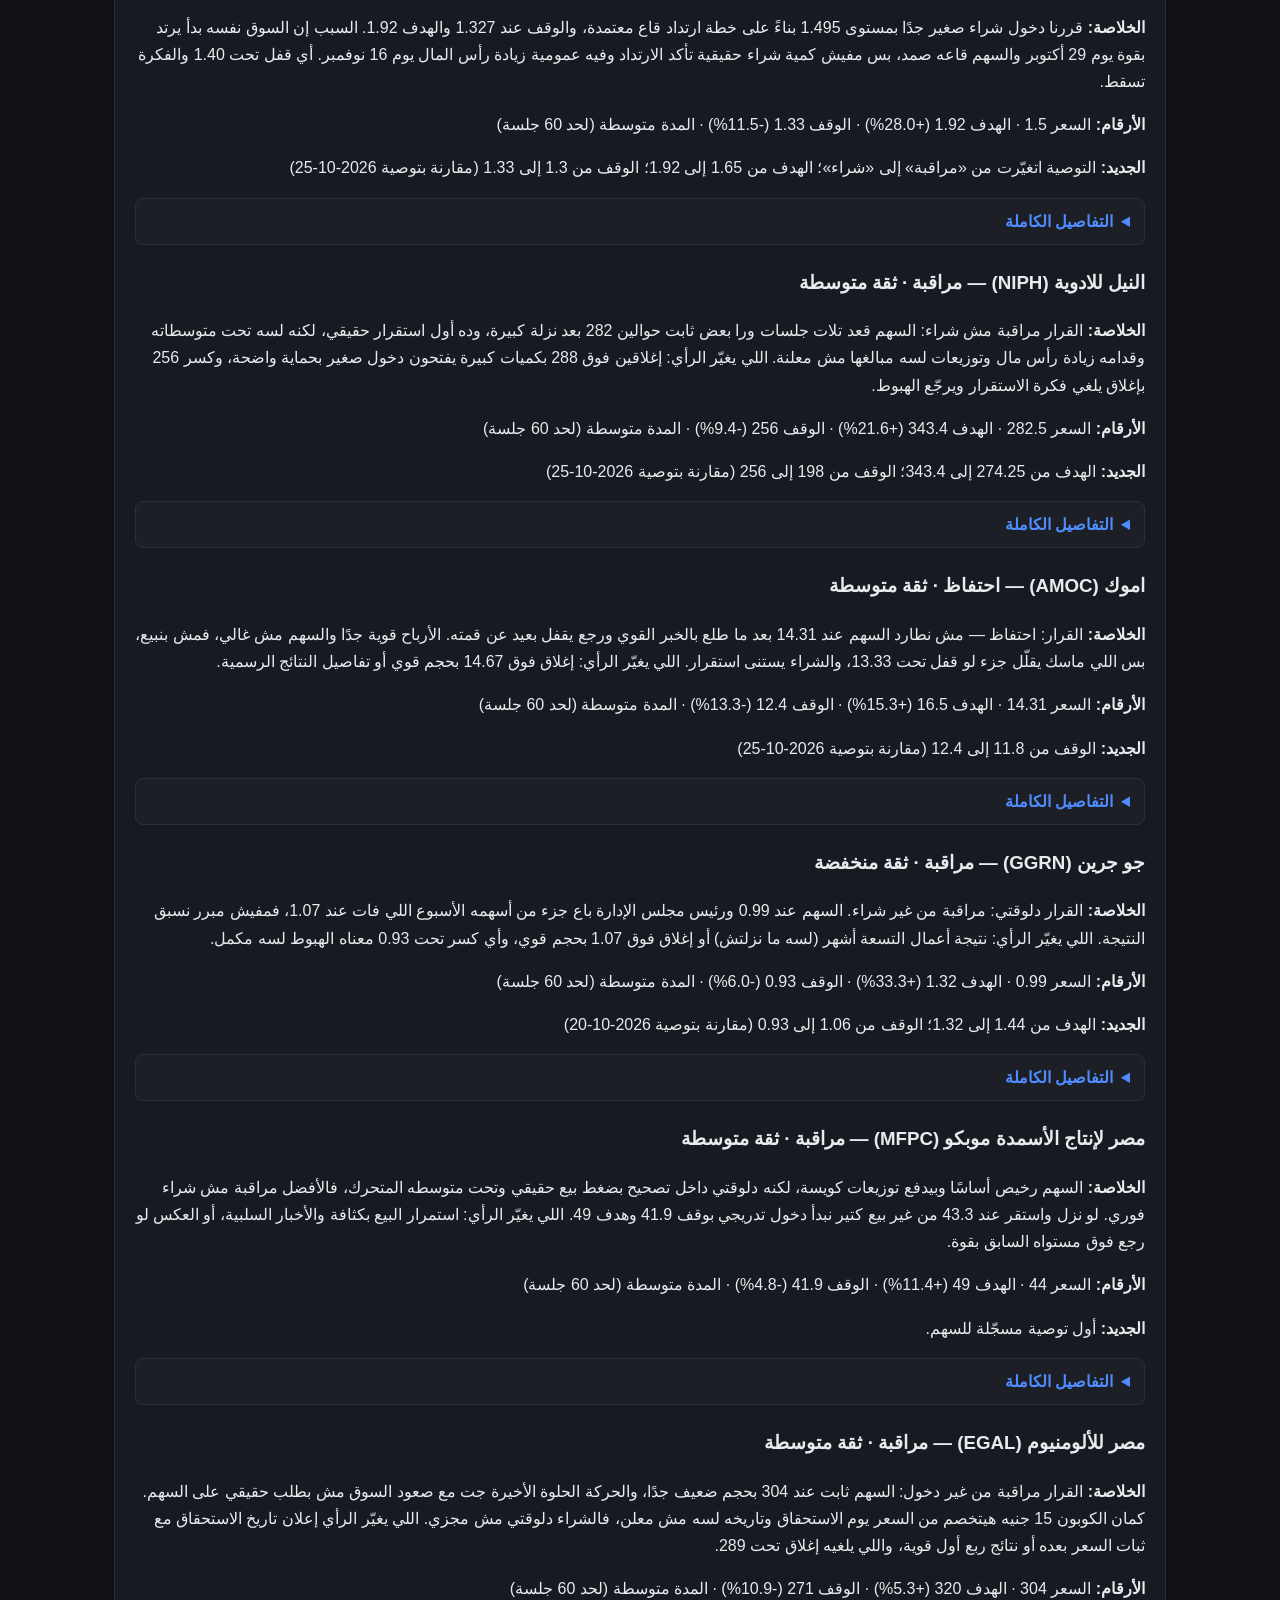
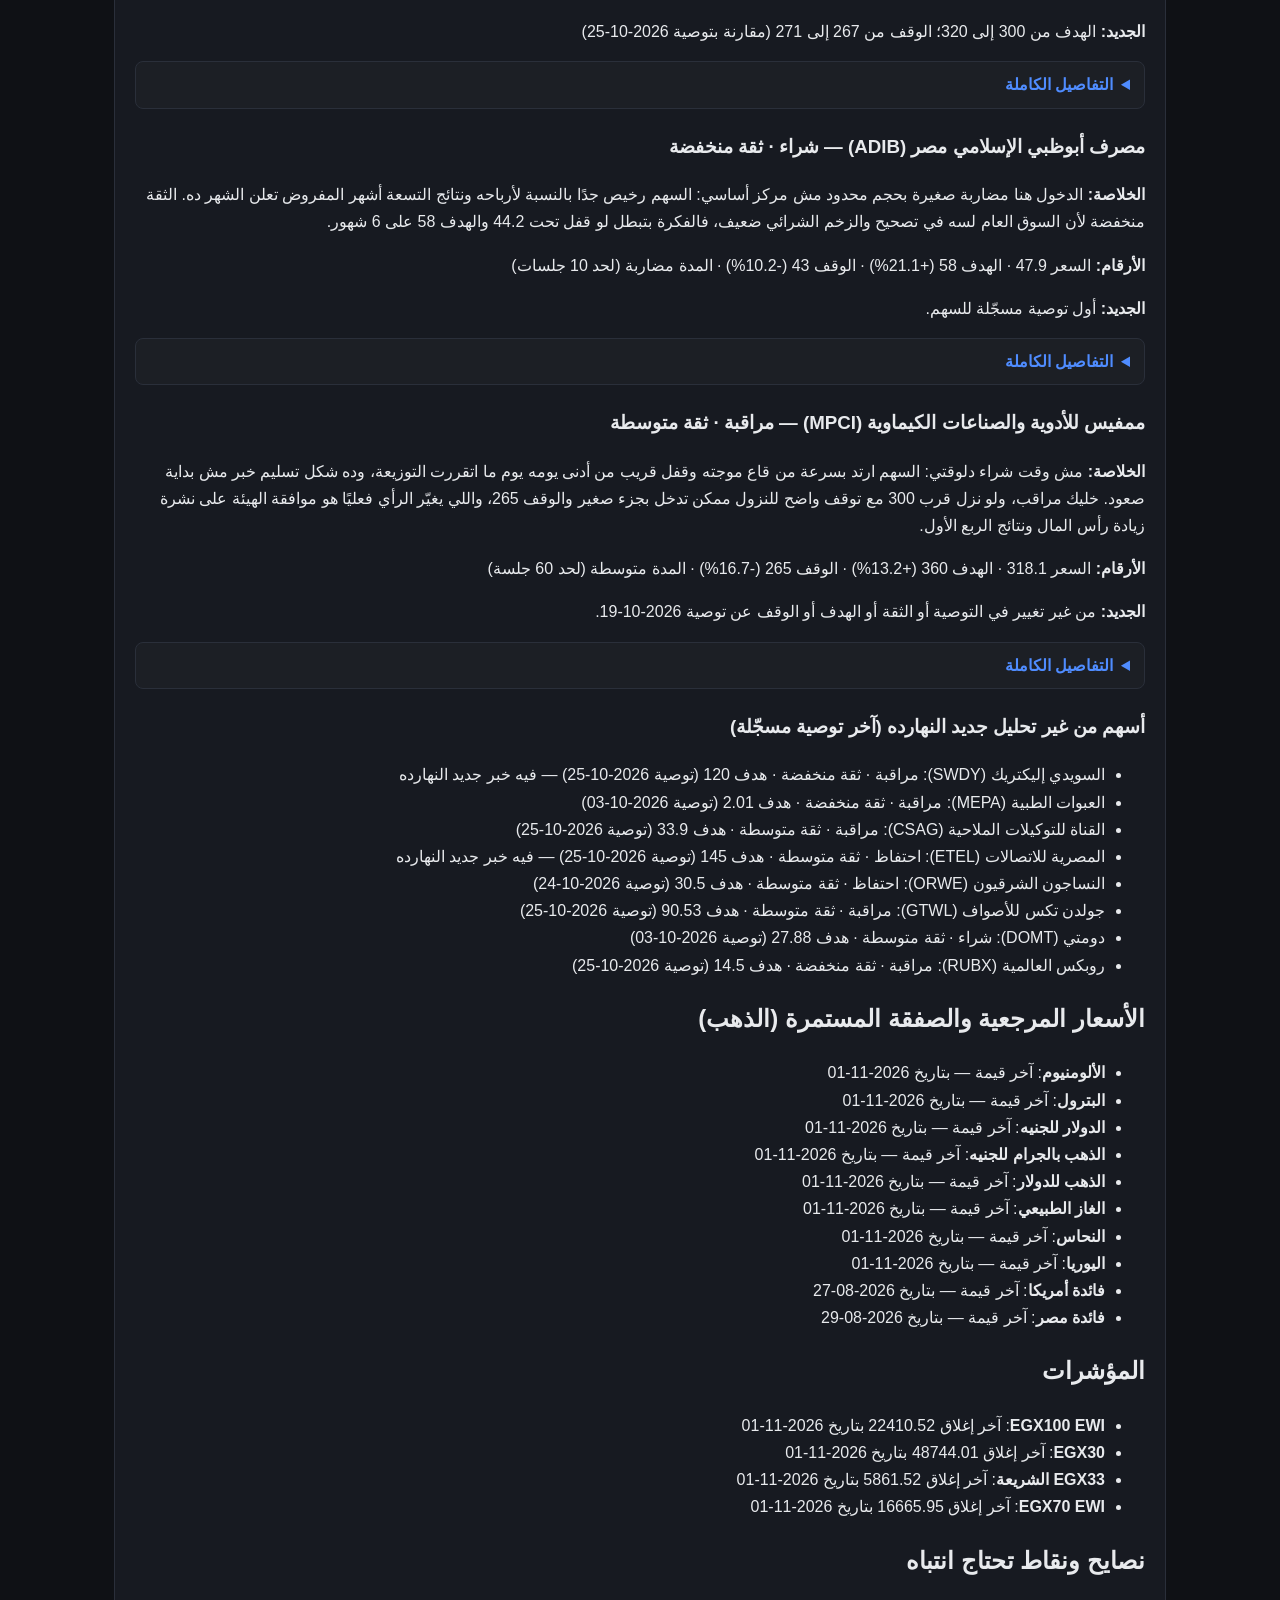
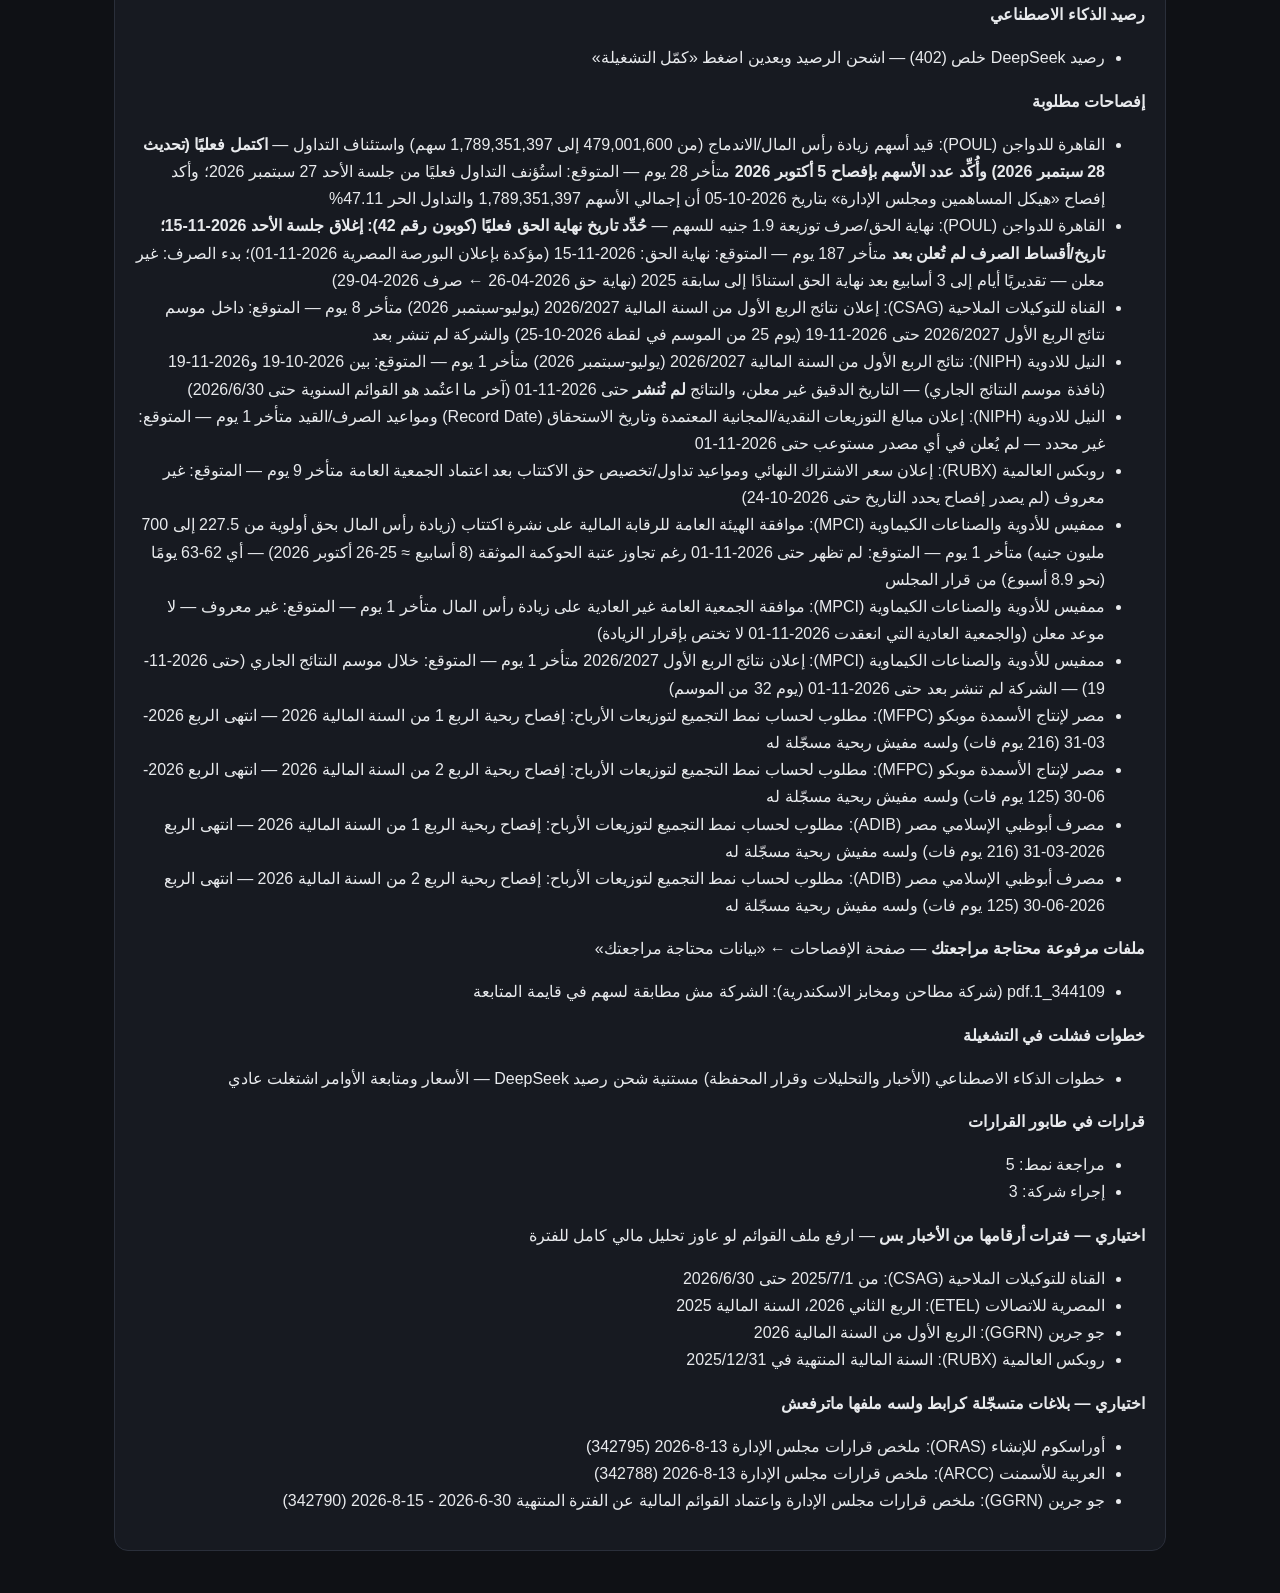
==== commit d8cca3a9: "تحديث تلقائي — 2026-11-02 19:26" ====
--- a/index.html
+++ b/index.html
@@ -5,7 +5,7 @@
   <meta name="viewport" content="width=device-width, initial-scale=1" />
   <meta name="robots" content="noindex, nofollow" />
   <title>لوحة متابعة البورصة</title>
-  <link rel="stylesheet" href="style.css?v=20261102192208" />
+  <link rel="stylesheet" href="style.css?v=20261102192612" />
 </head>
 <body>
   <div class="view-only-banner">👁️ <strong>نسخة عرض فقط</strong> — تحديث دوري تلقائي · آخر تحديث: <span id="generated-at-label">...</span></div>
@@ -30,6 +30,6 @@
     <h2 style="margin-top:28px;">آخر تقرير</h2>
     <div id="latest-report" class="card"></div>
   </main>
-  <script src="app.js?v=20261102192208"></script>
+  <script src="app.js?v=20261102192612"></script>
 </body>
 </html>
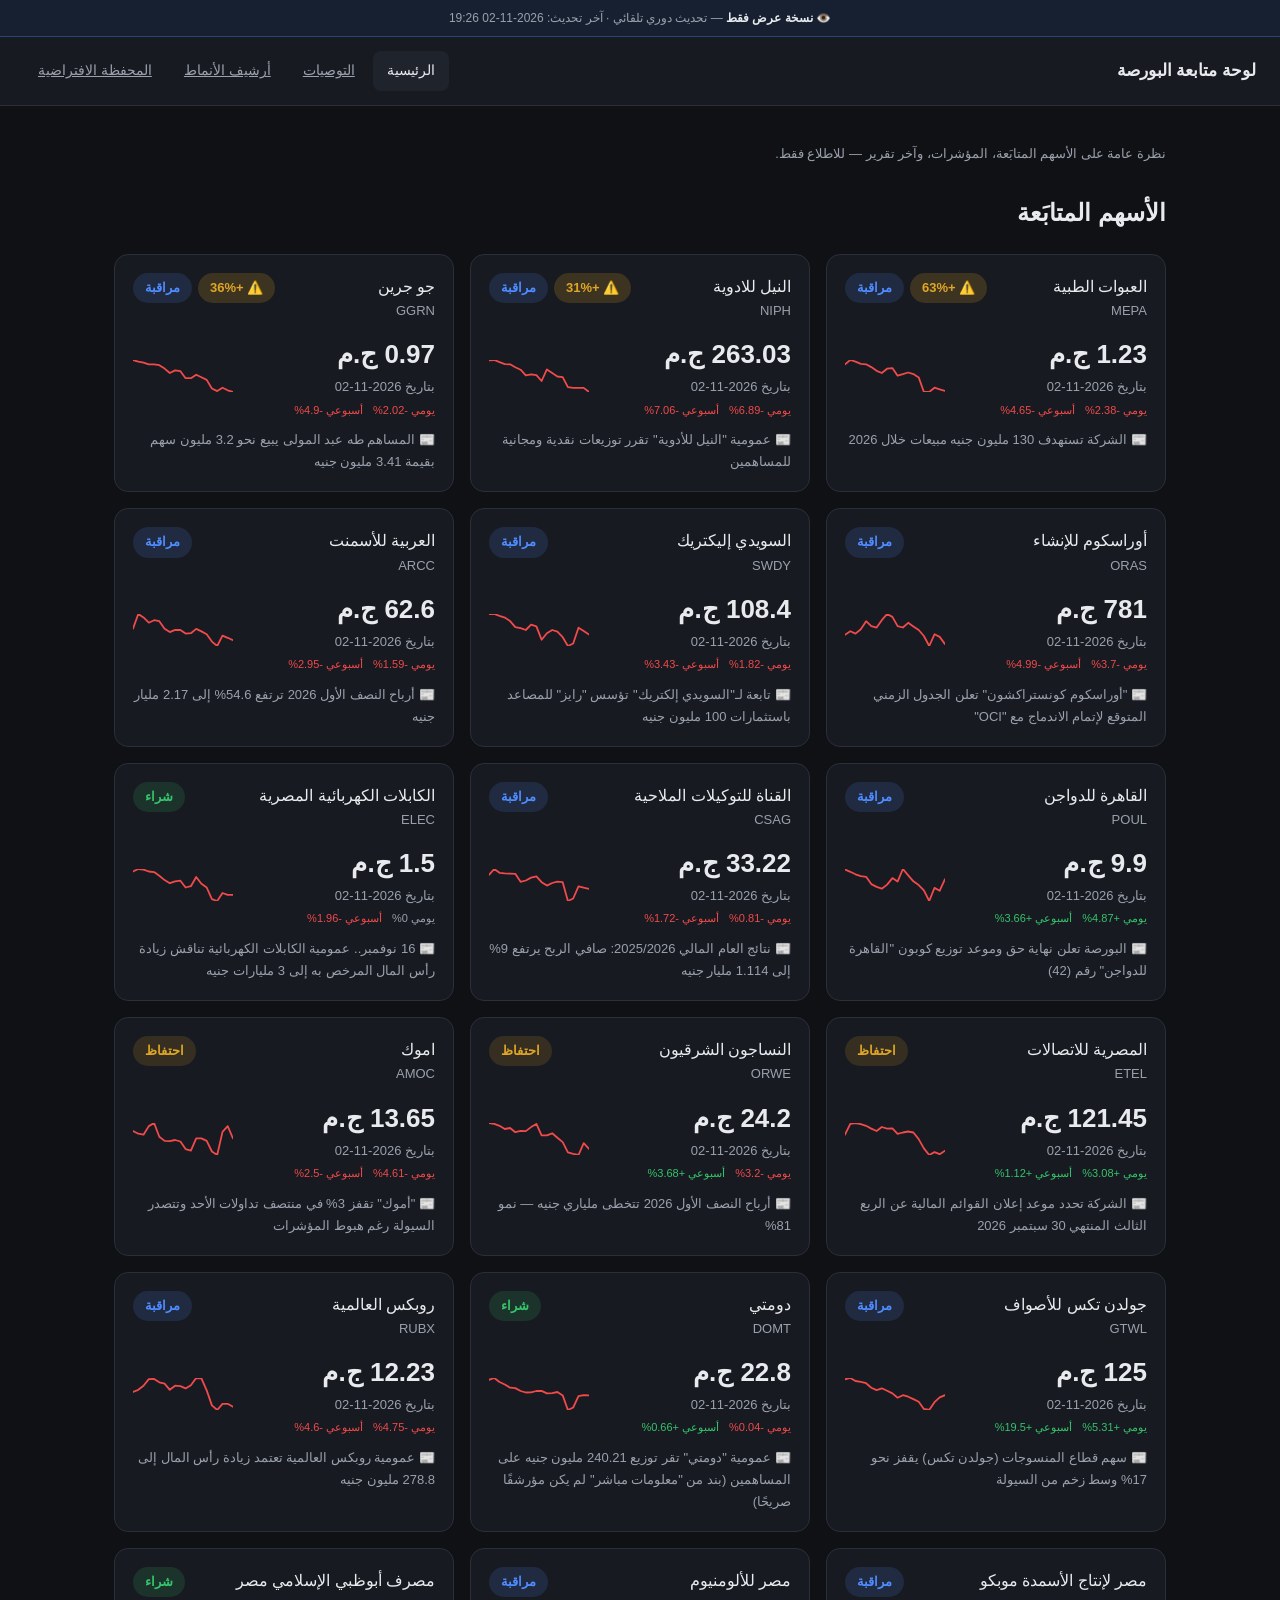
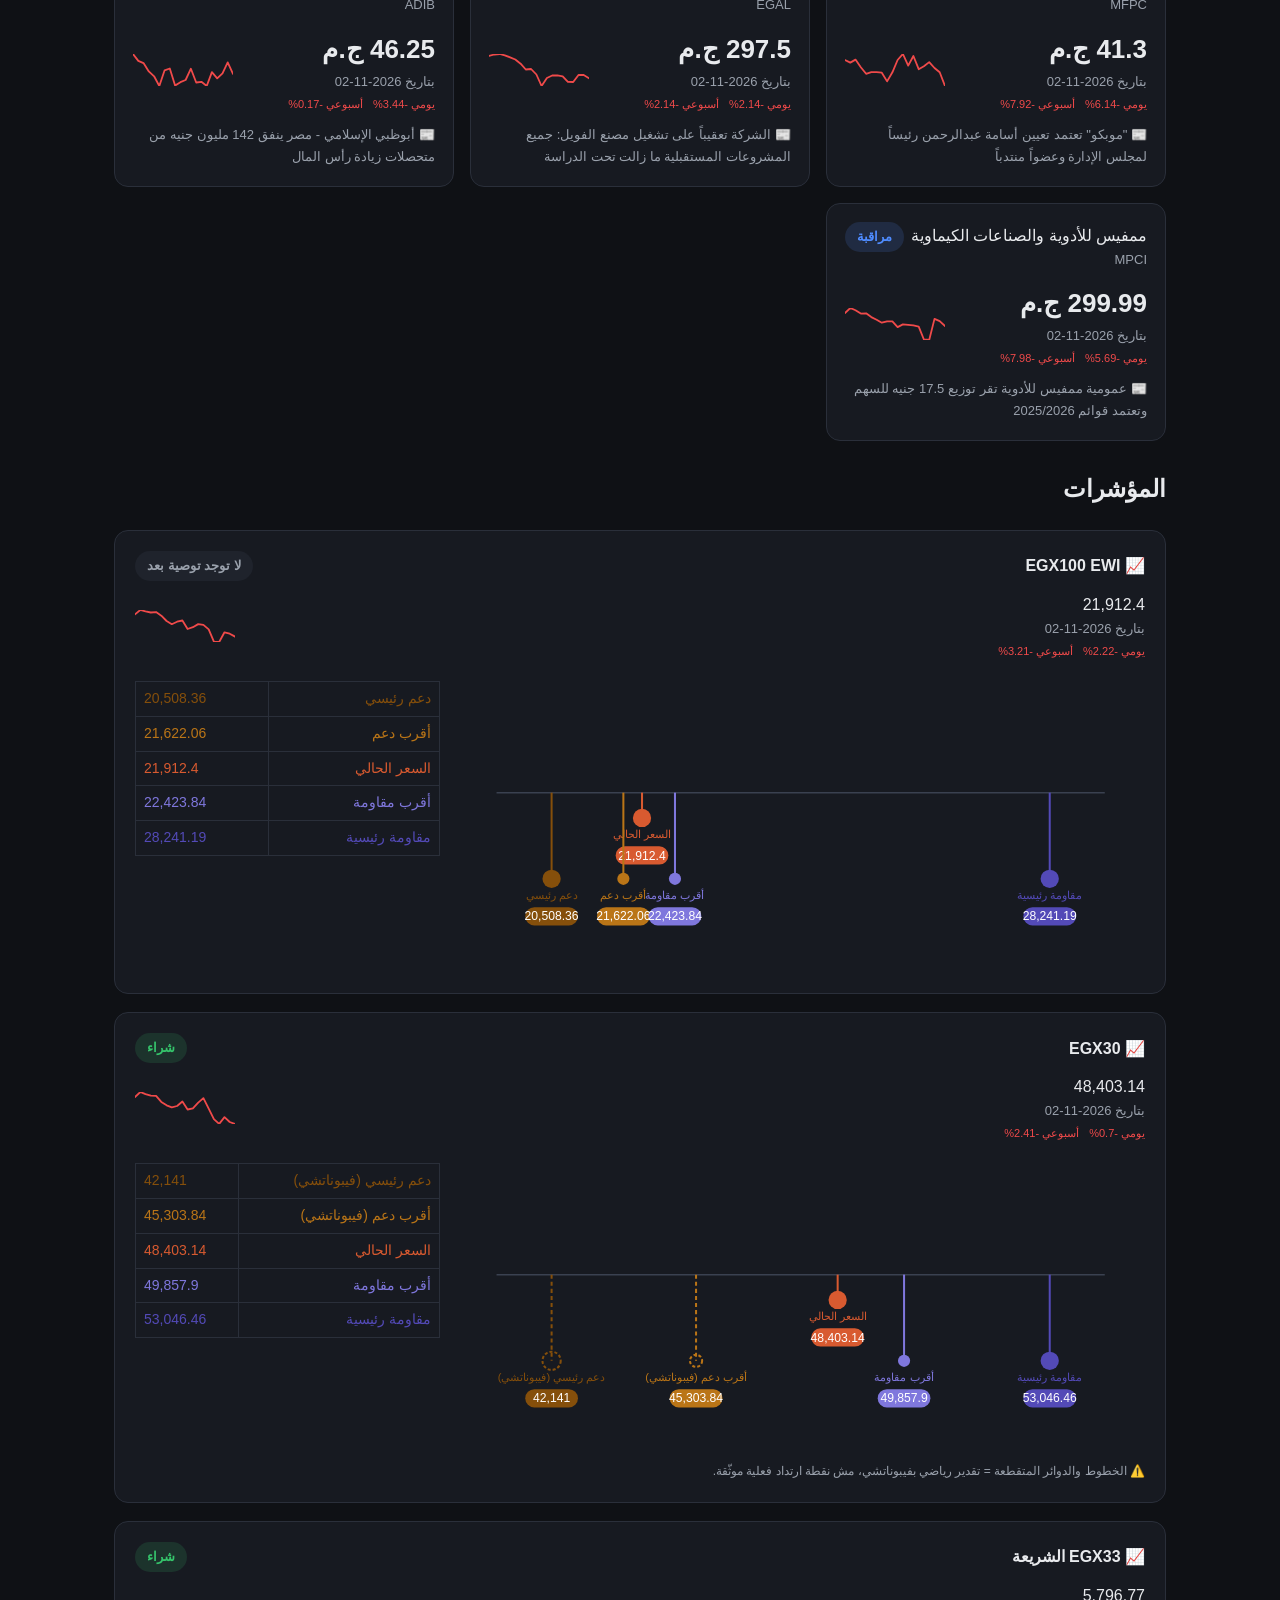
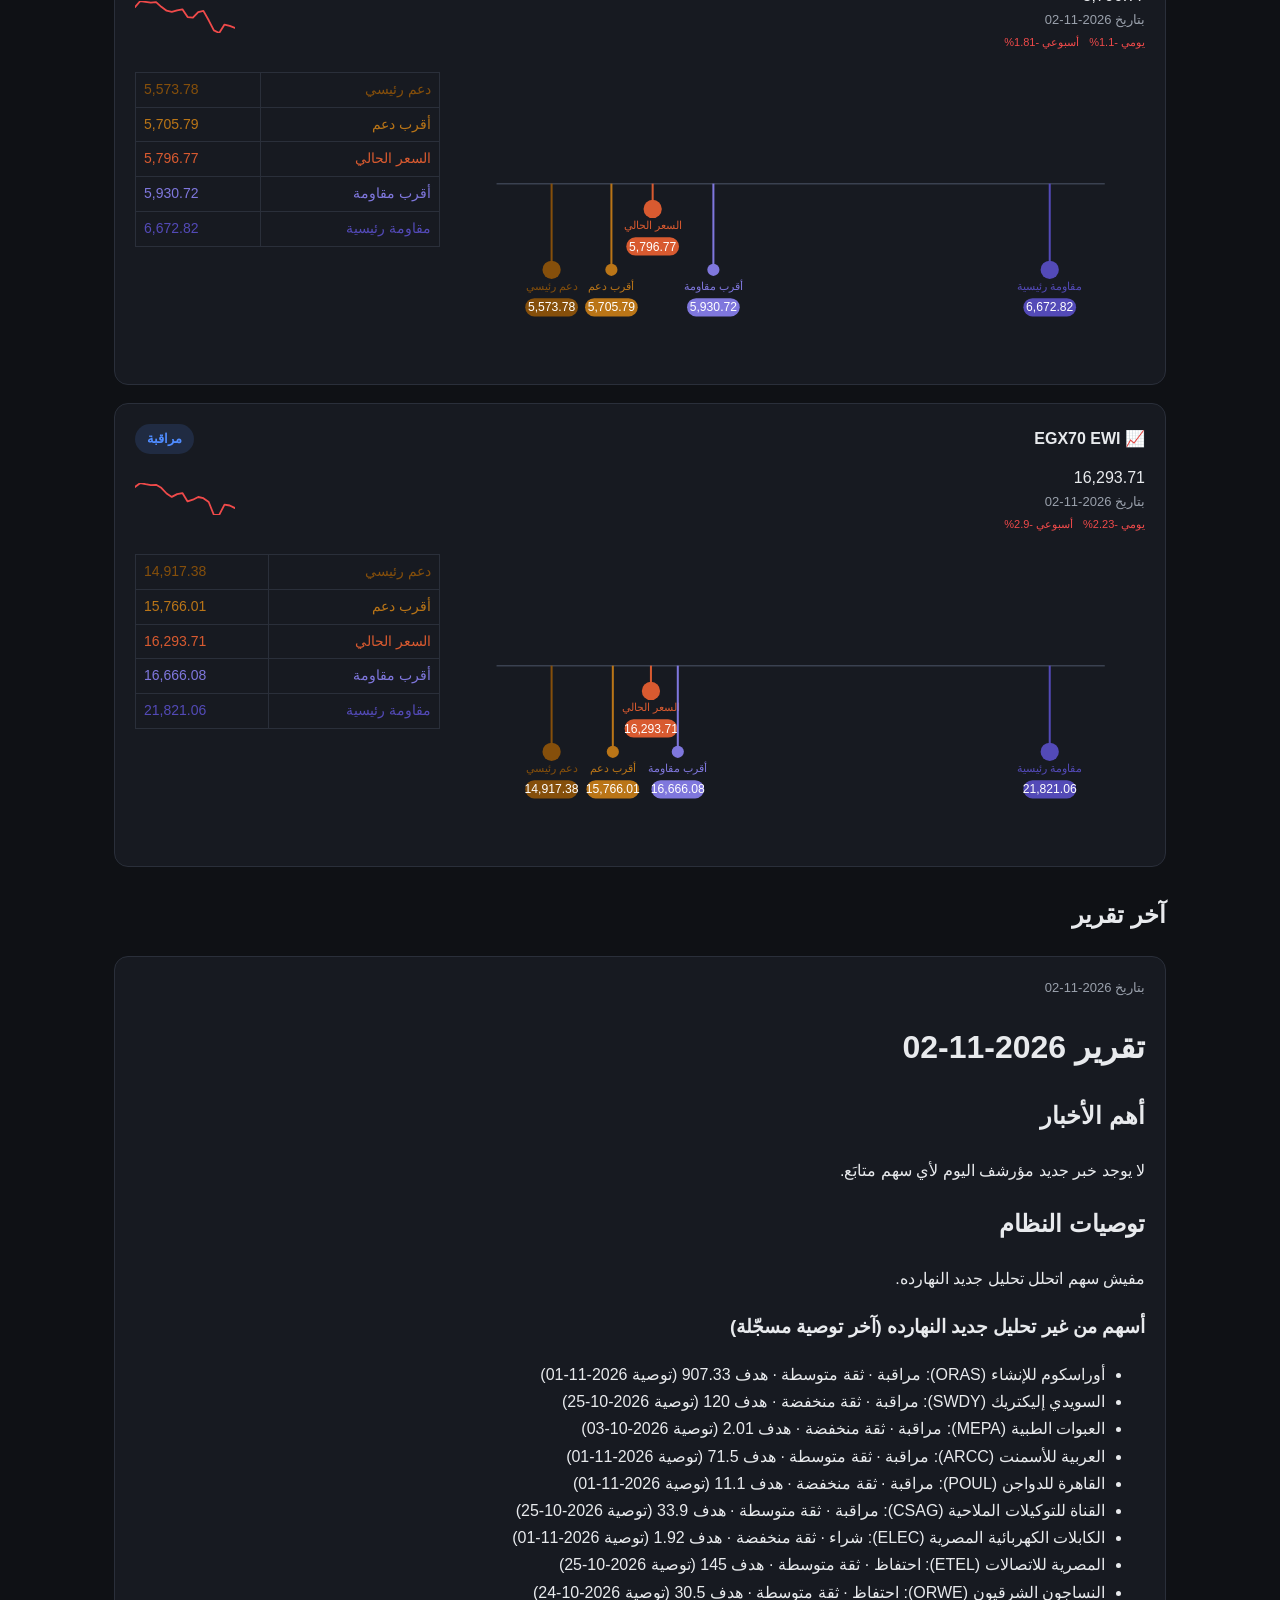
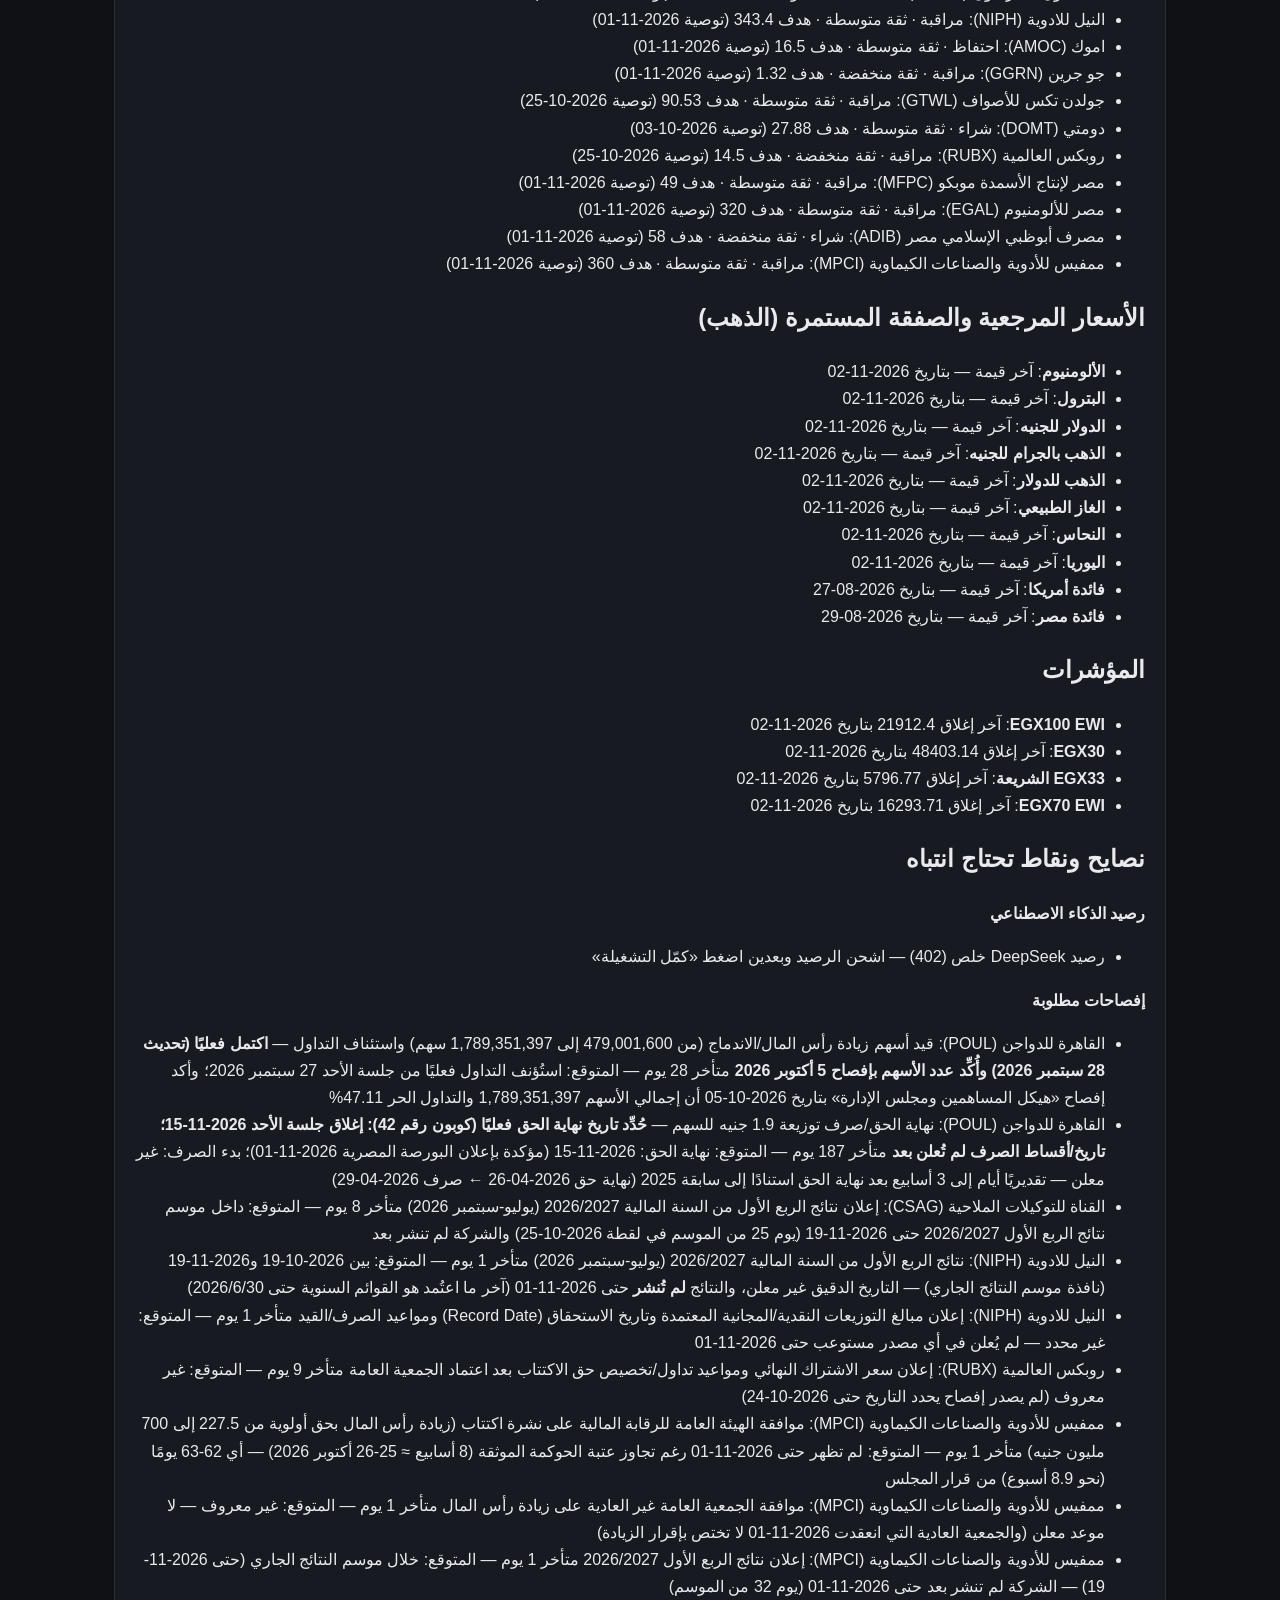
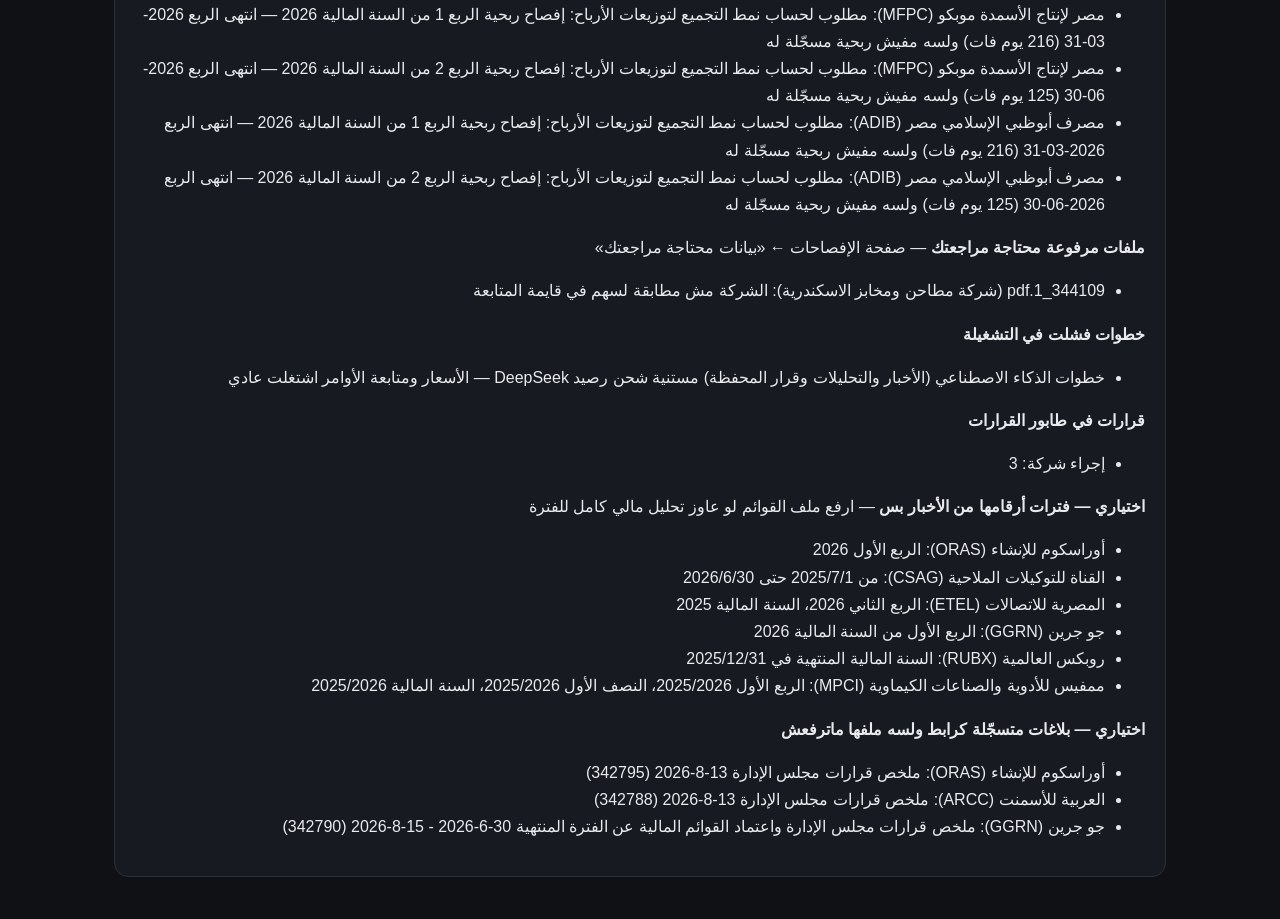
==== commit a3e8a2f8: "تحديث تلقائي — 2026-11-02 20:01" ====
--- a/index.html
+++ b/index.html
@@ -5,7 +5,7 @@
   <meta name="viewport" content="width=device-width, initial-scale=1" />
   <meta name="robots" content="noindex, nofollow" />
   <title>لوحة متابعة البورصة</title>
-  <link rel="stylesheet" href="style.css?v=20261102192612" />
+  <link rel="stylesheet" href="style.css?v=20261102200108" />
 </head>
 <body>
   <div class="view-only-banner">👁️ <strong>نسخة عرض فقط</strong> — تحديث دوري تلقائي · آخر تحديث: <span id="generated-at-label">...</span></div>
@@ -30,6 +30,6 @@
     <h2 style="margin-top:28px;">آخر تقرير</h2>
     <div id="latest-report" class="card"></div>
   </main>
-  <script src="app.js?v=20261102192612"></script>
+  <script src="app.js?v=20261102200108"></script>
 </body>
 </html>
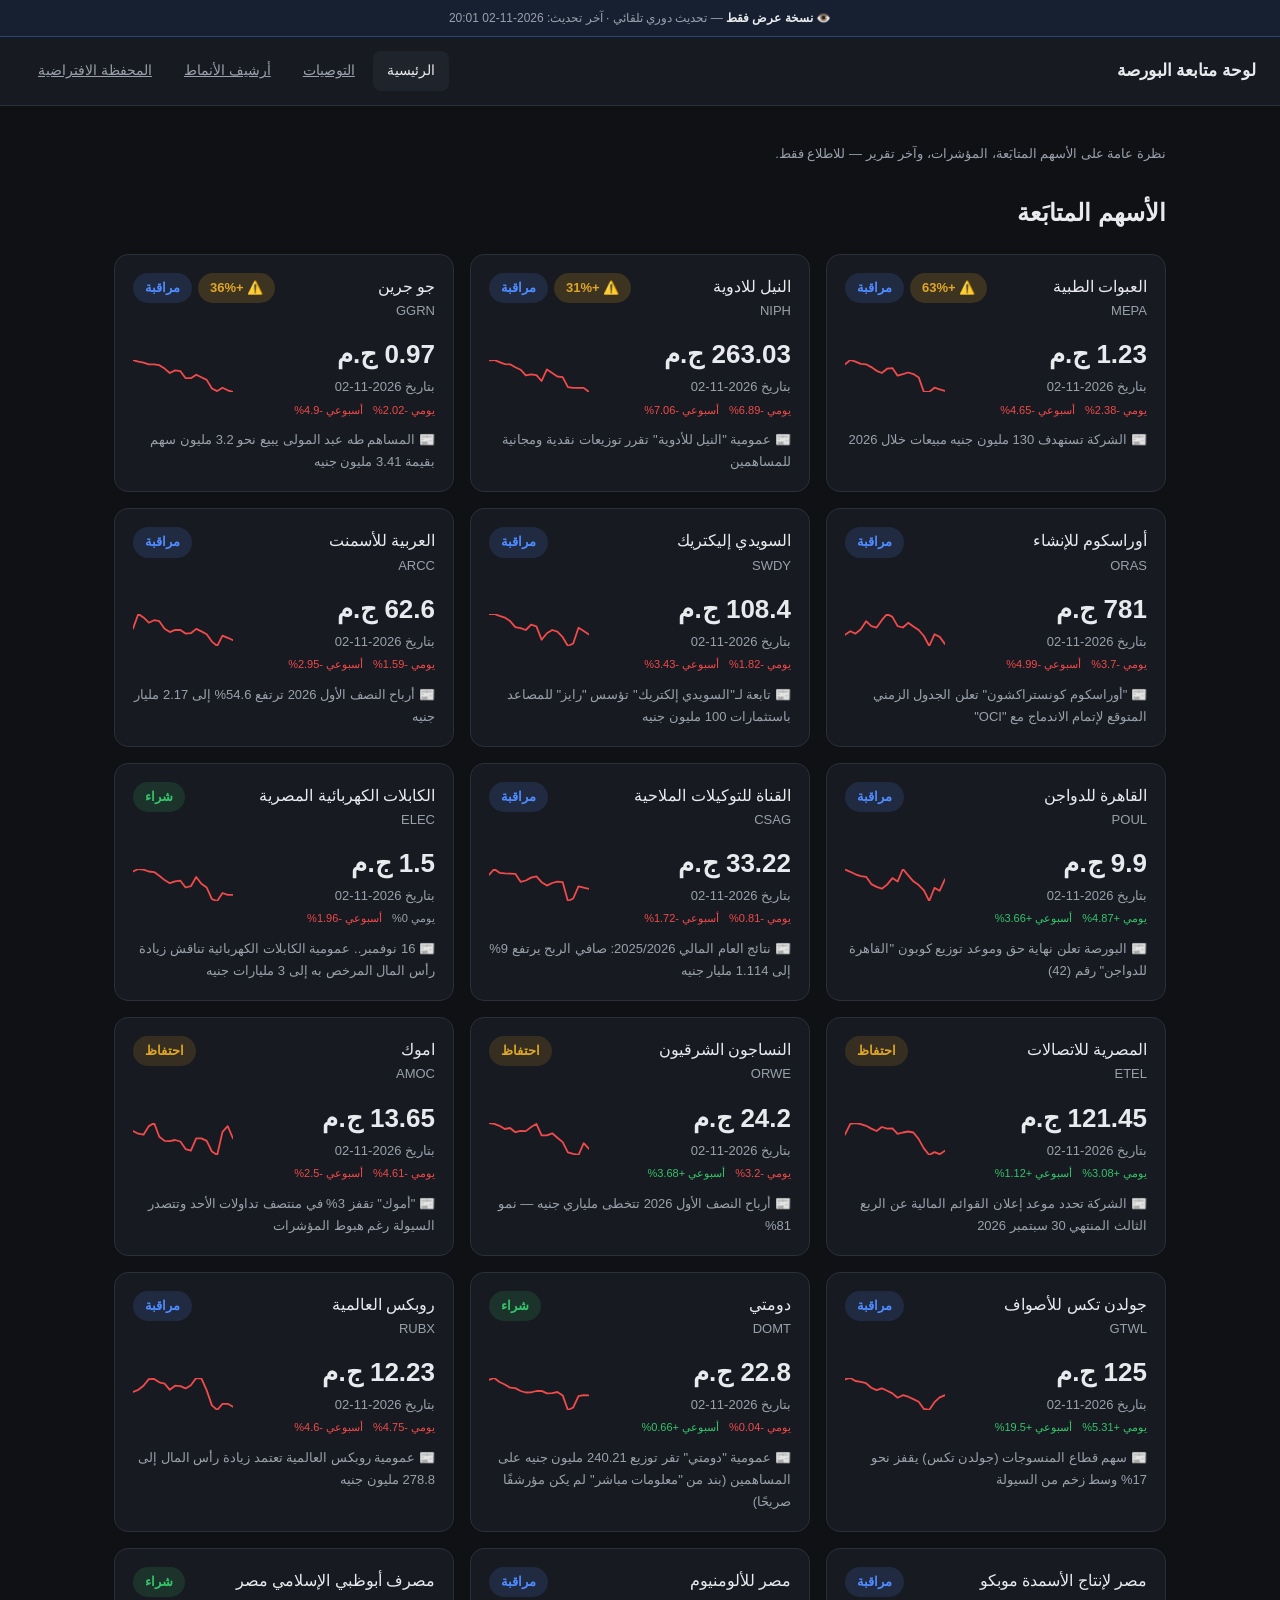
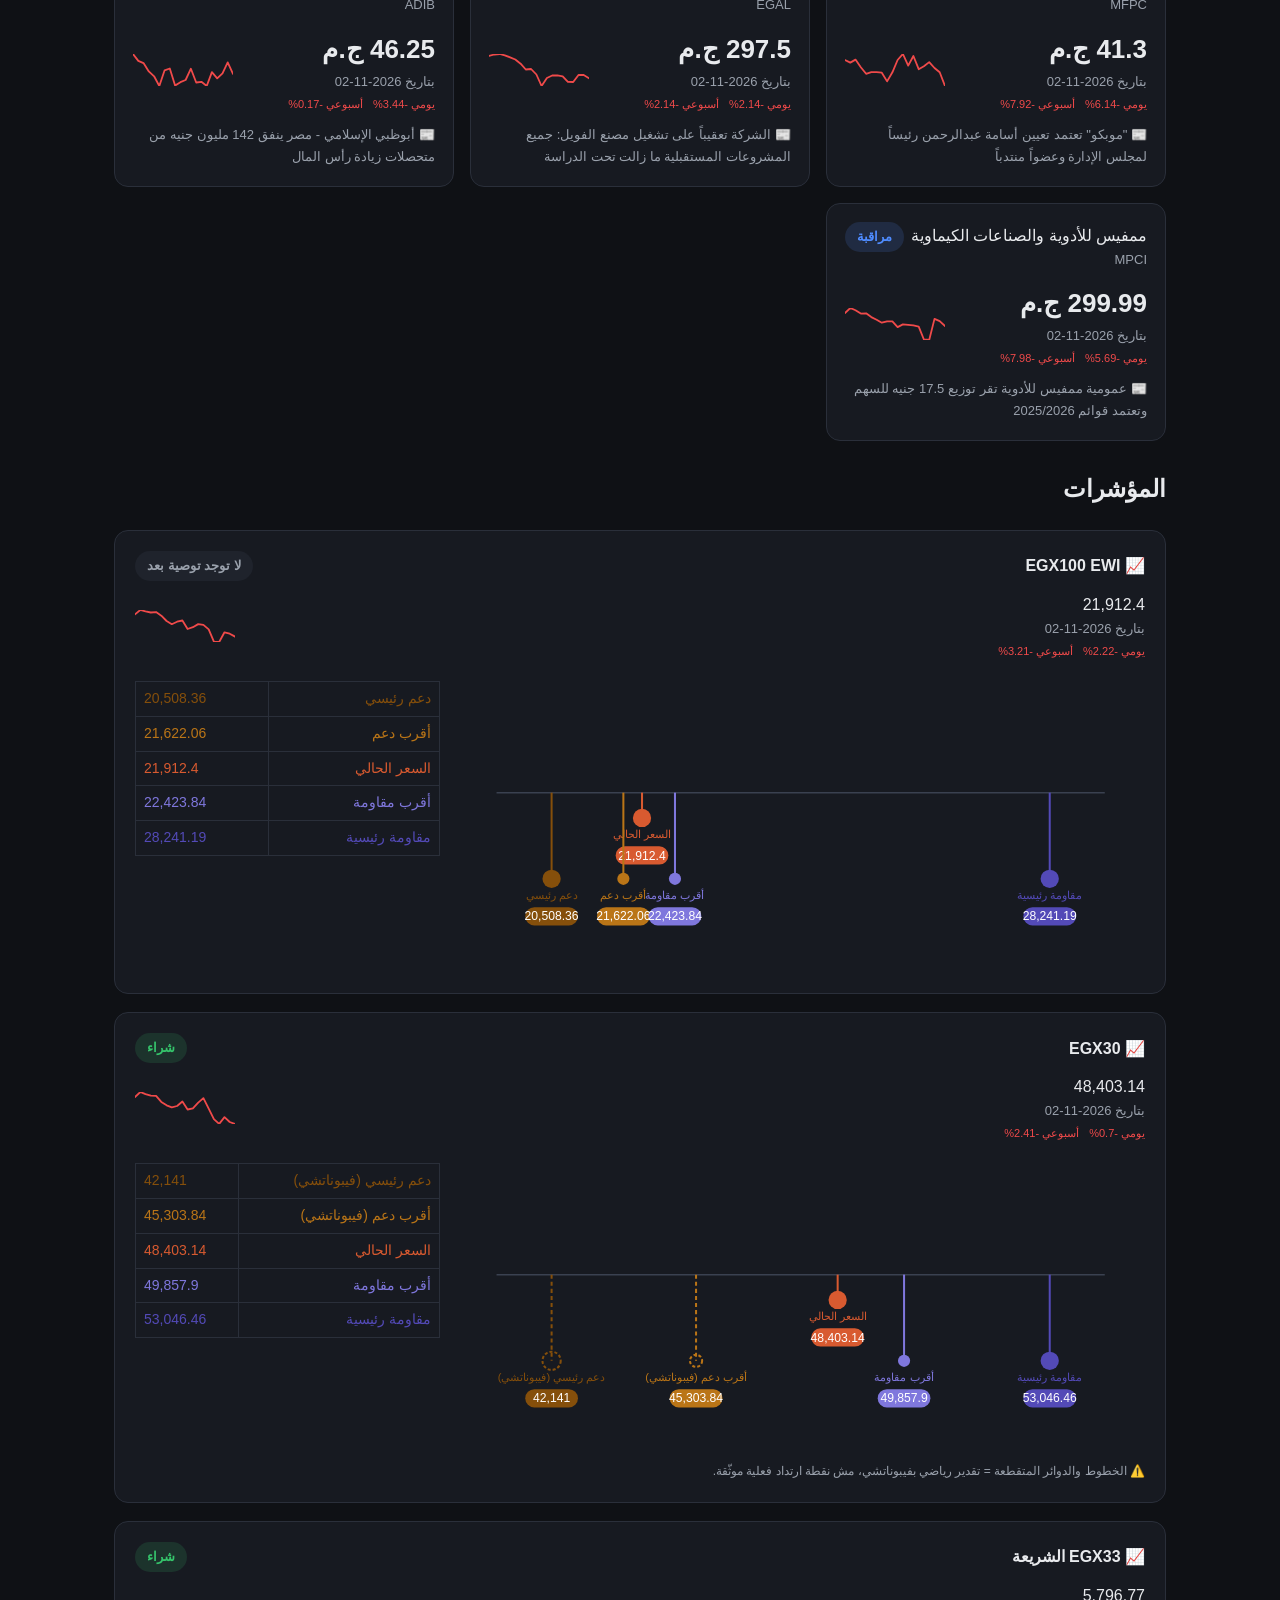
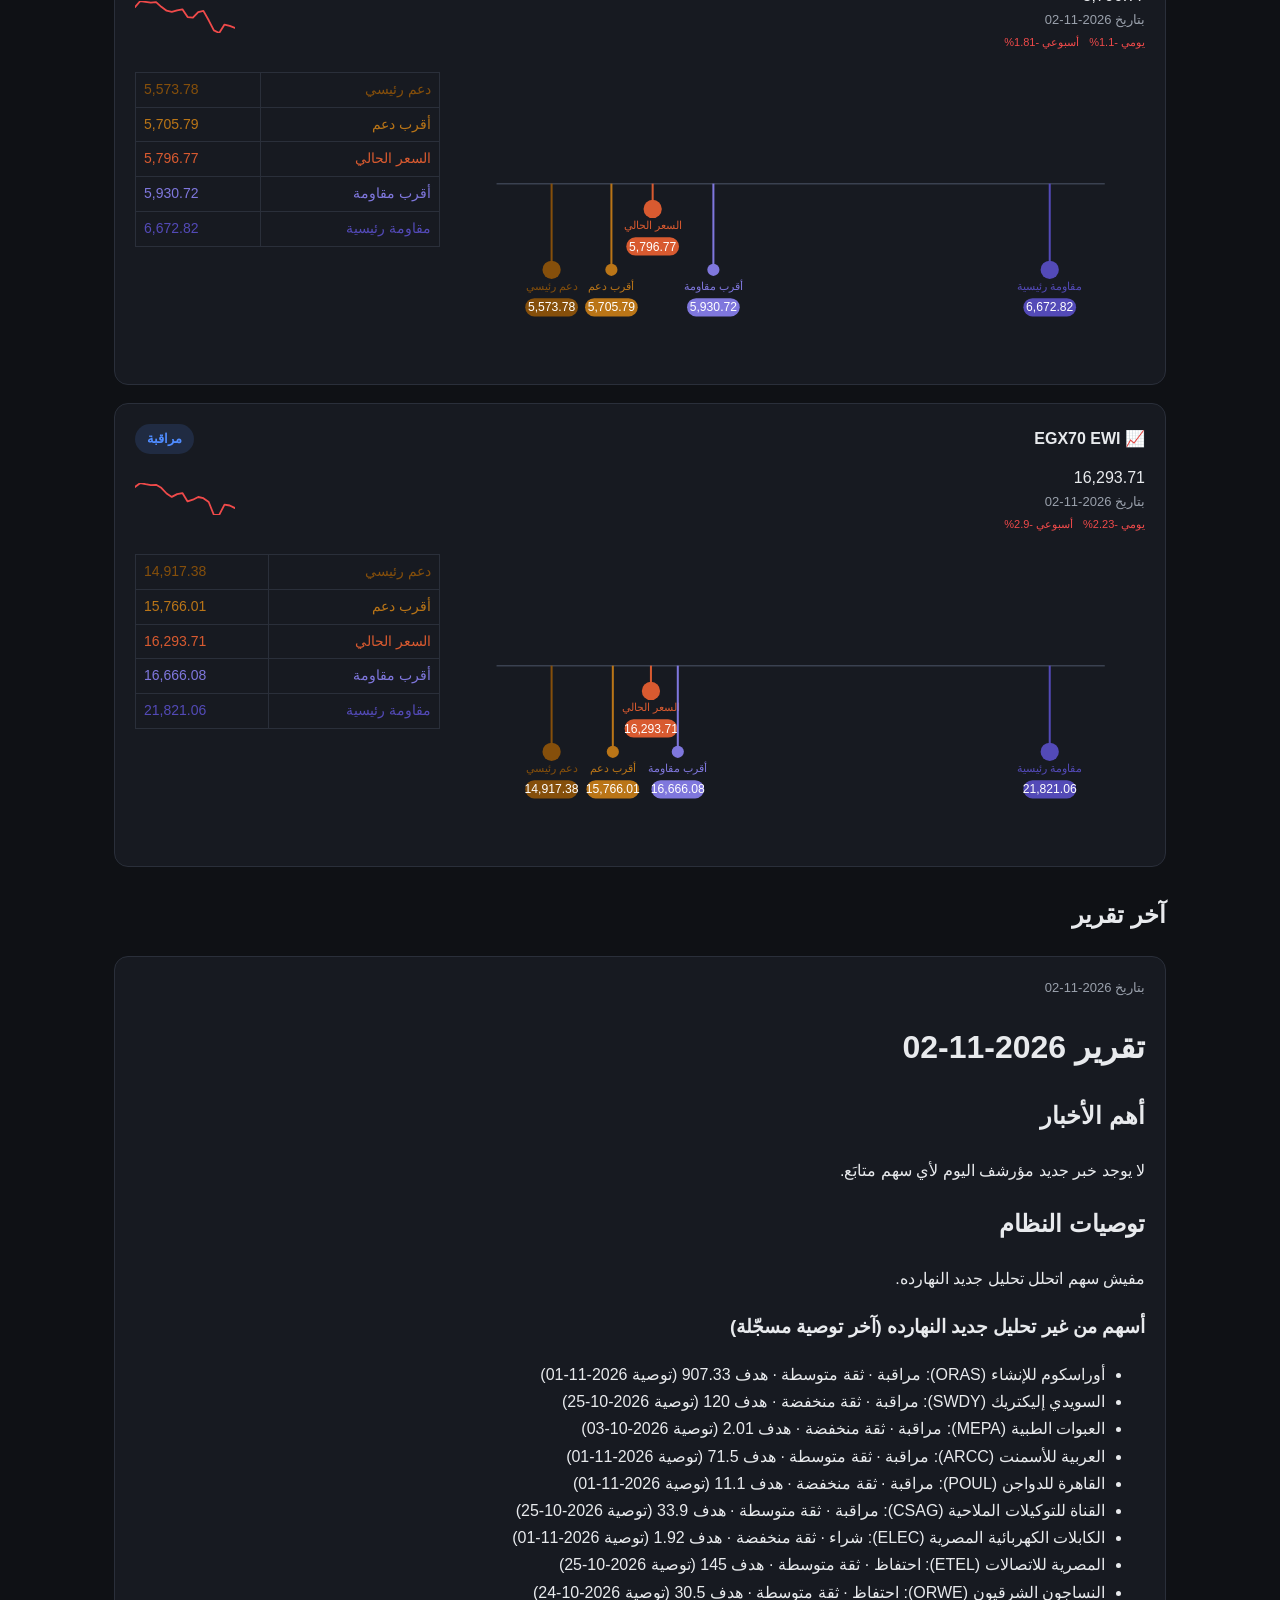
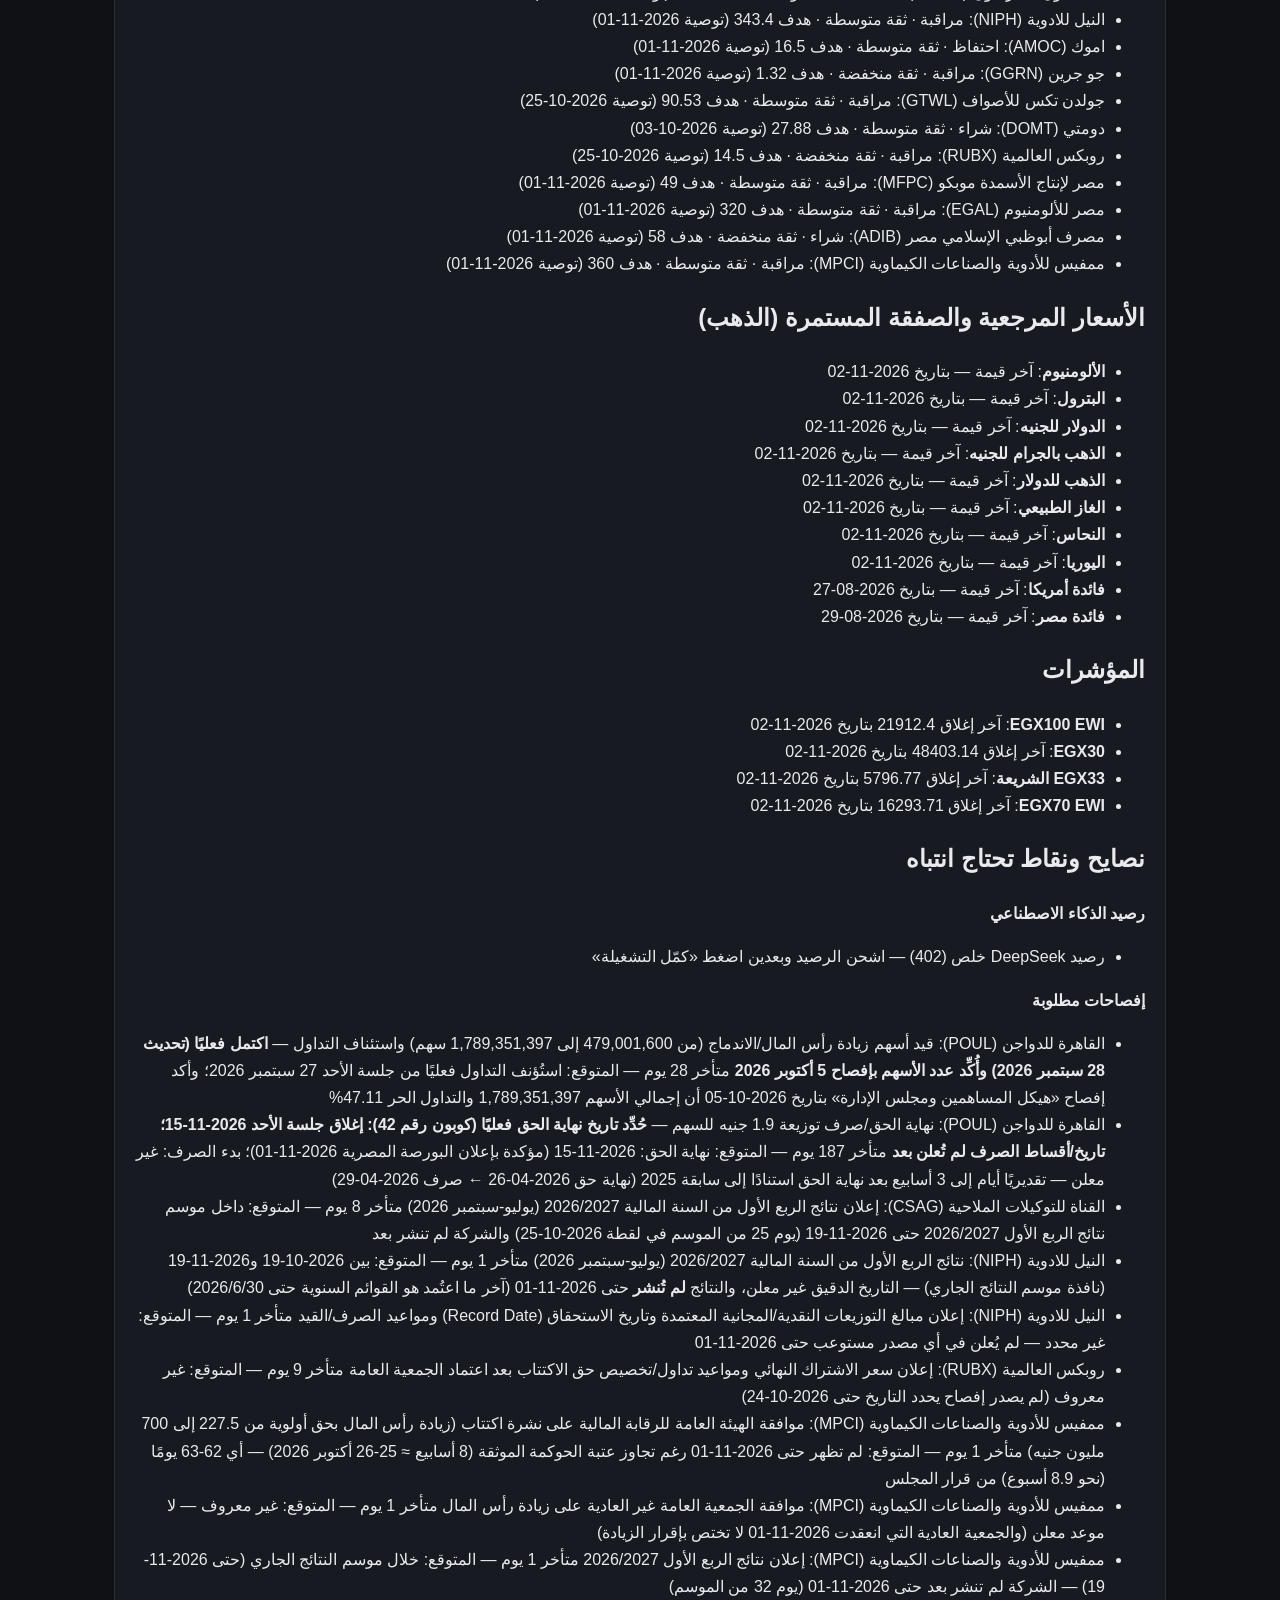
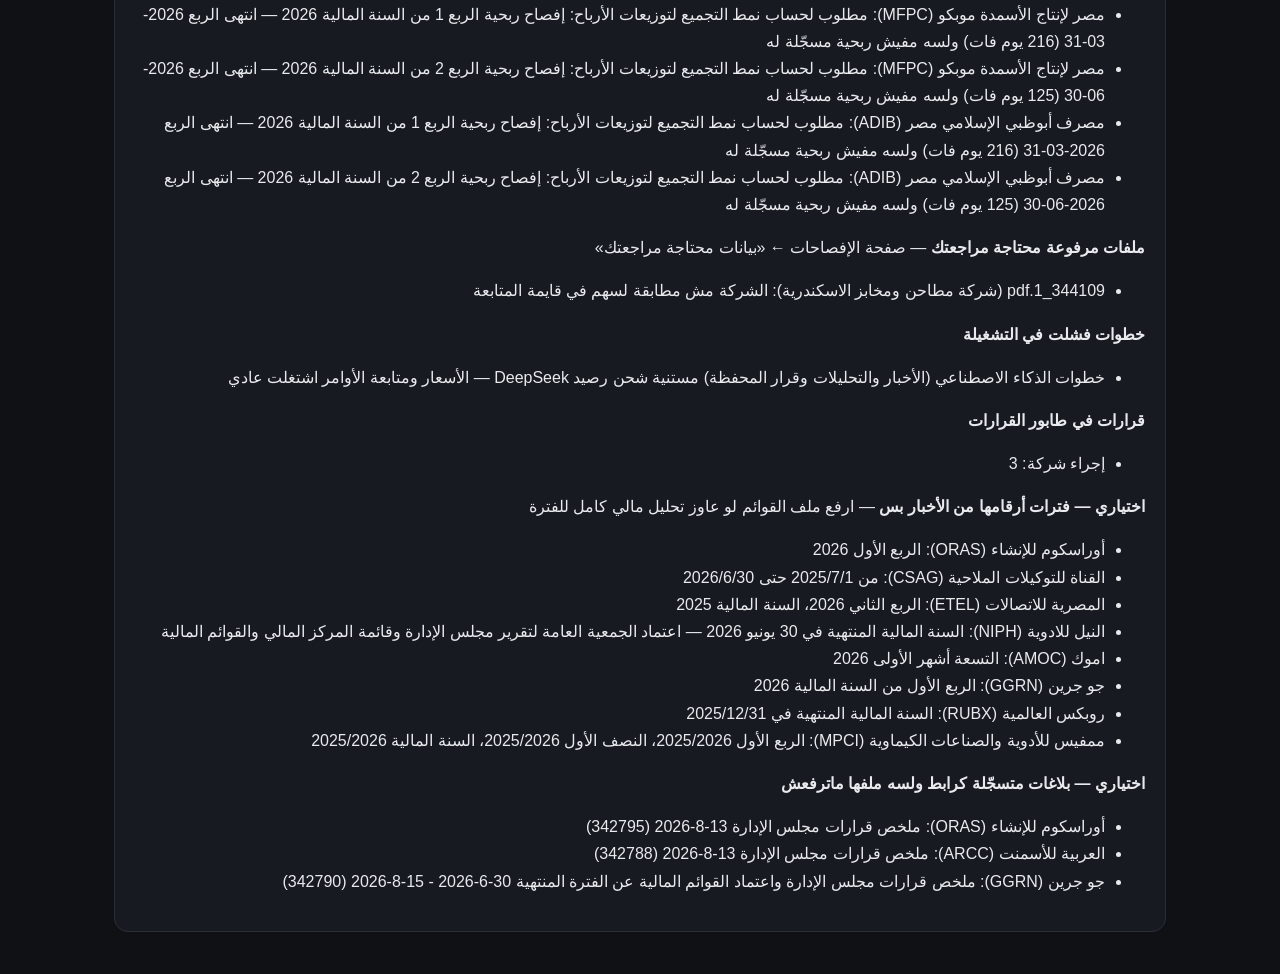
==== commit def6579e: "تحديث تلقائي — 2026-11-04 05:11" ====
--- a/index.html
+++ b/index.html
@@ -5,7 +5,7 @@
   <meta name="viewport" content="width=device-width, initial-scale=1" />
   <meta name="robots" content="noindex, nofollow" />
   <title>لوحة متابعة البورصة</title>
-  <link rel="stylesheet" href="style.css?v=20261102200108" />
+  <link rel="stylesheet" href="style.css?v=20261104051126" />
 </head>
 <body>
   <div class="view-only-banner">👁️ <strong>نسخة عرض فقط</strong> — تحديث دوري تلقائي · آخر تحديث: <span id="generated-at-label">...</span></div>
@@ -30,6 +30,6 @@
     <h2 style="margin-top:28px;">آخر تقرير</h2>
     <div id="latest-report" class="card"></div>
   </main>
-  <script src="app.js?v=20261102200108"></script>
+  <script src="app.js?v=20261104051126"></script>
 </body>
 </html>
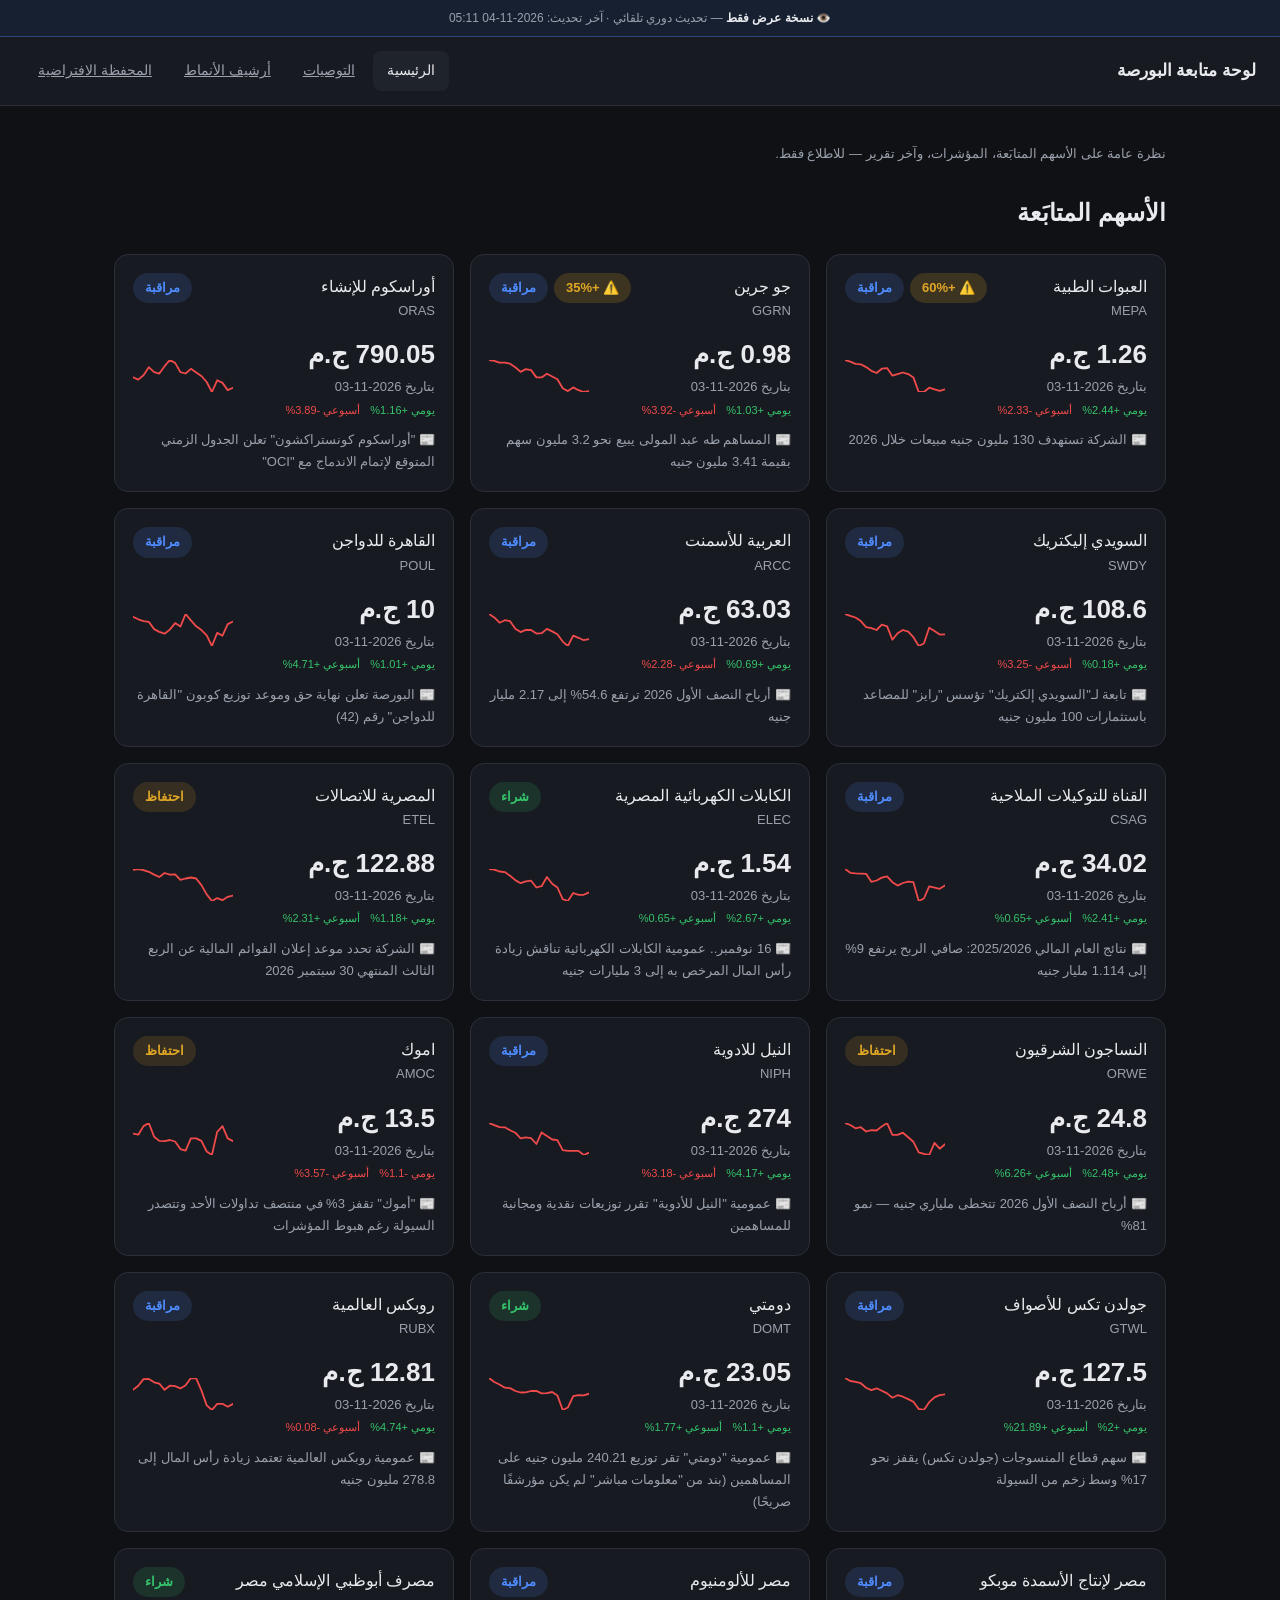
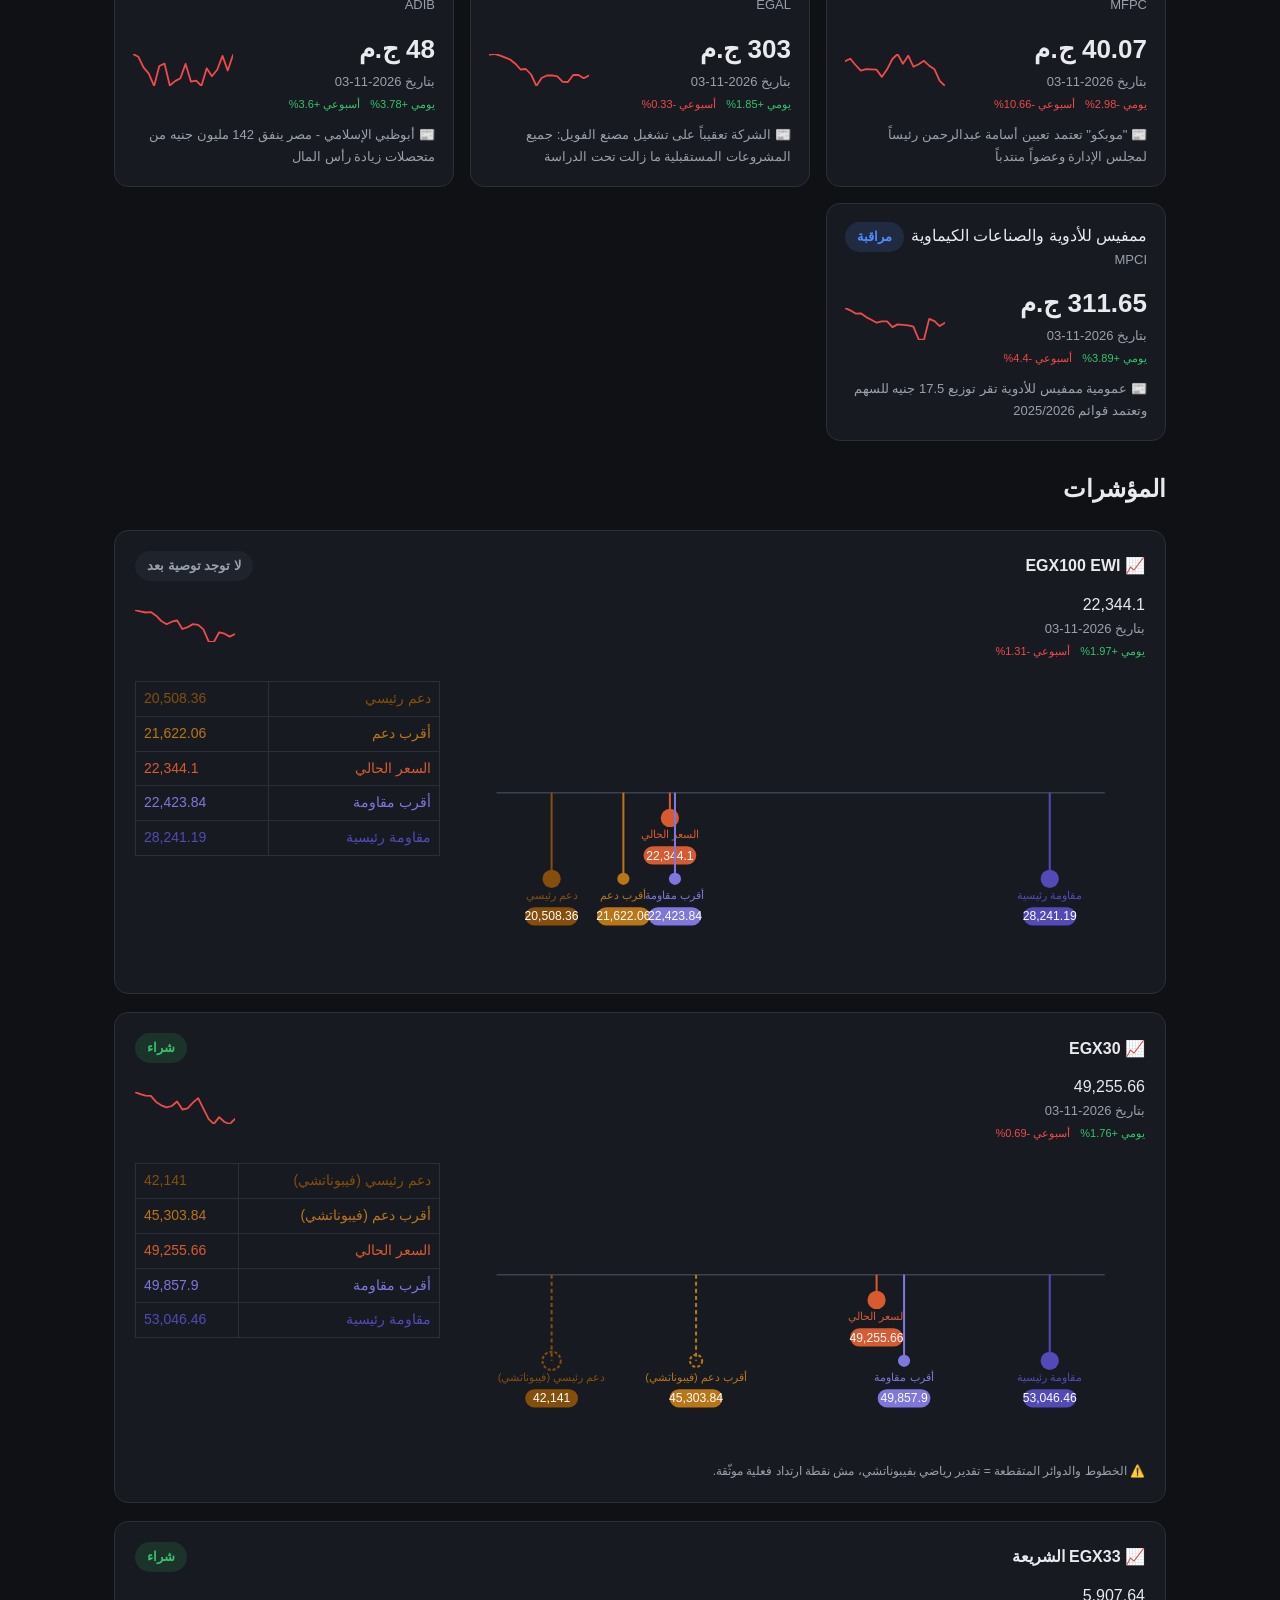
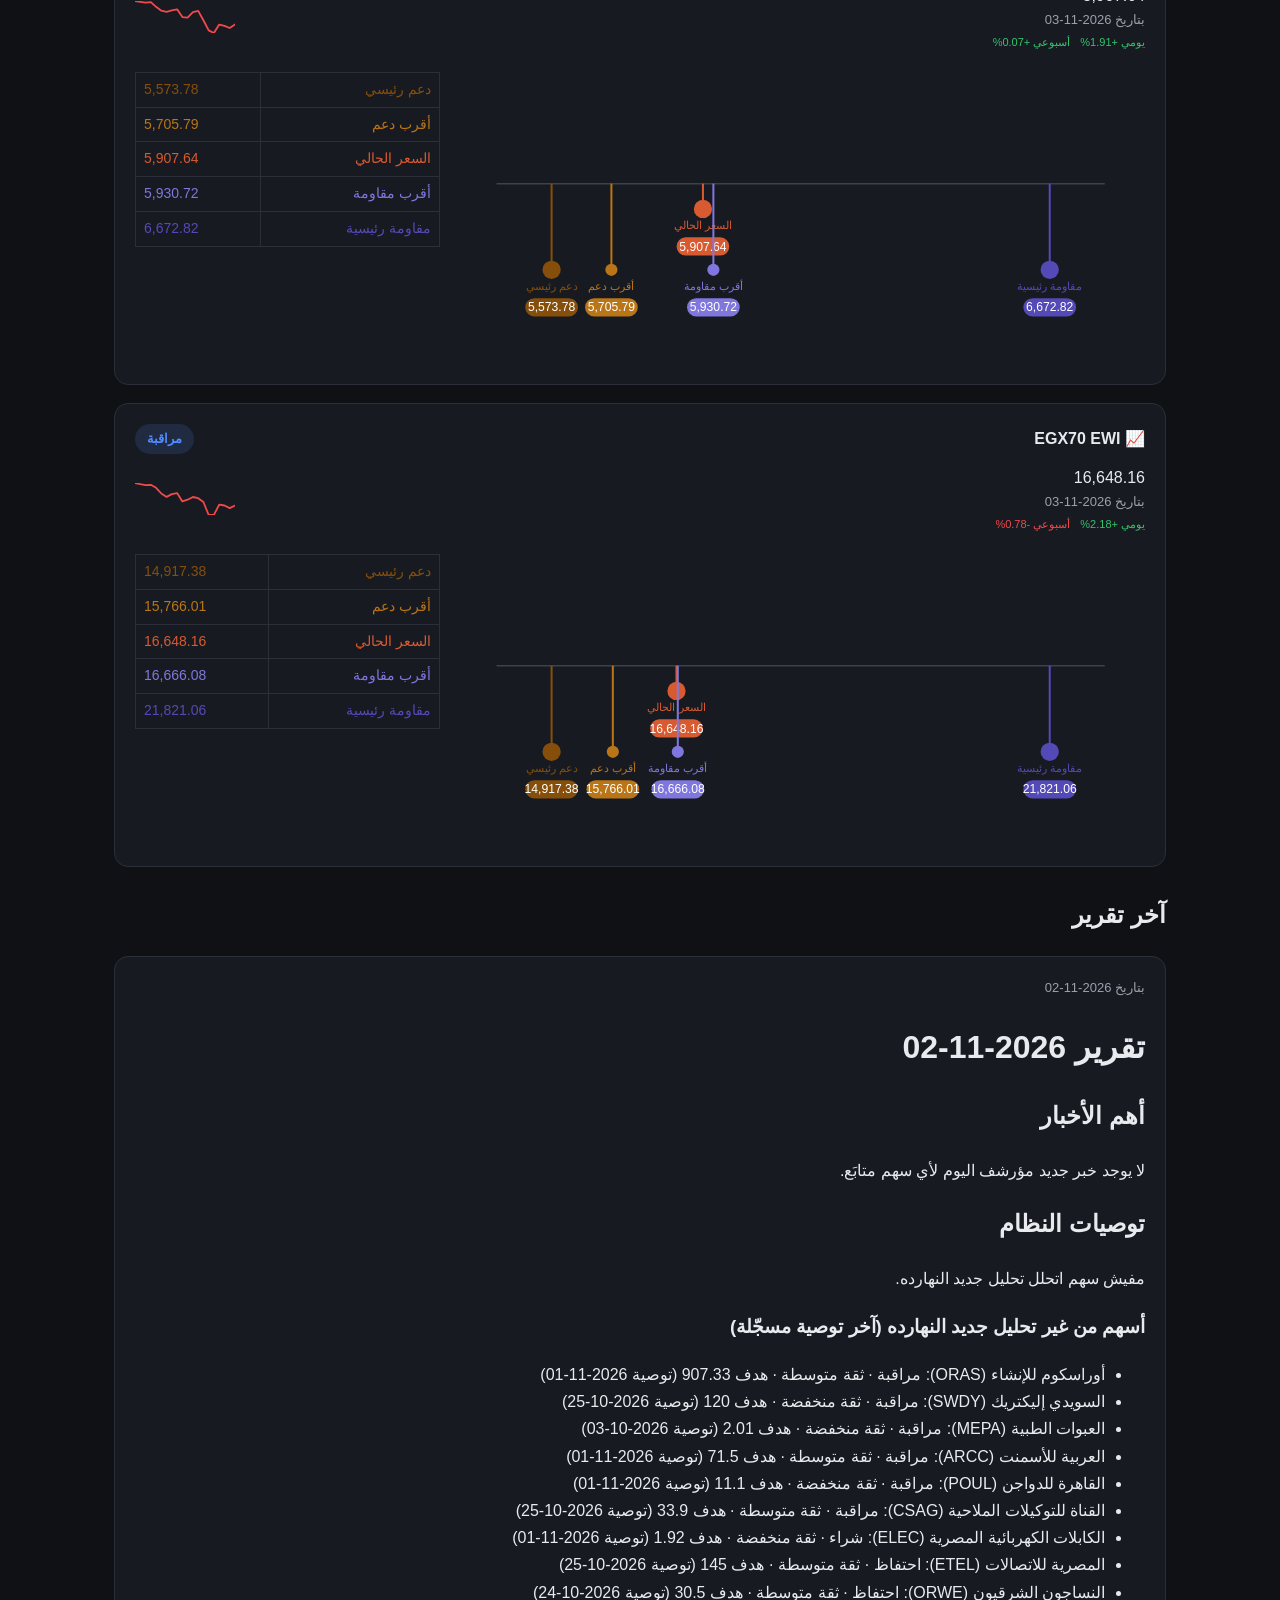
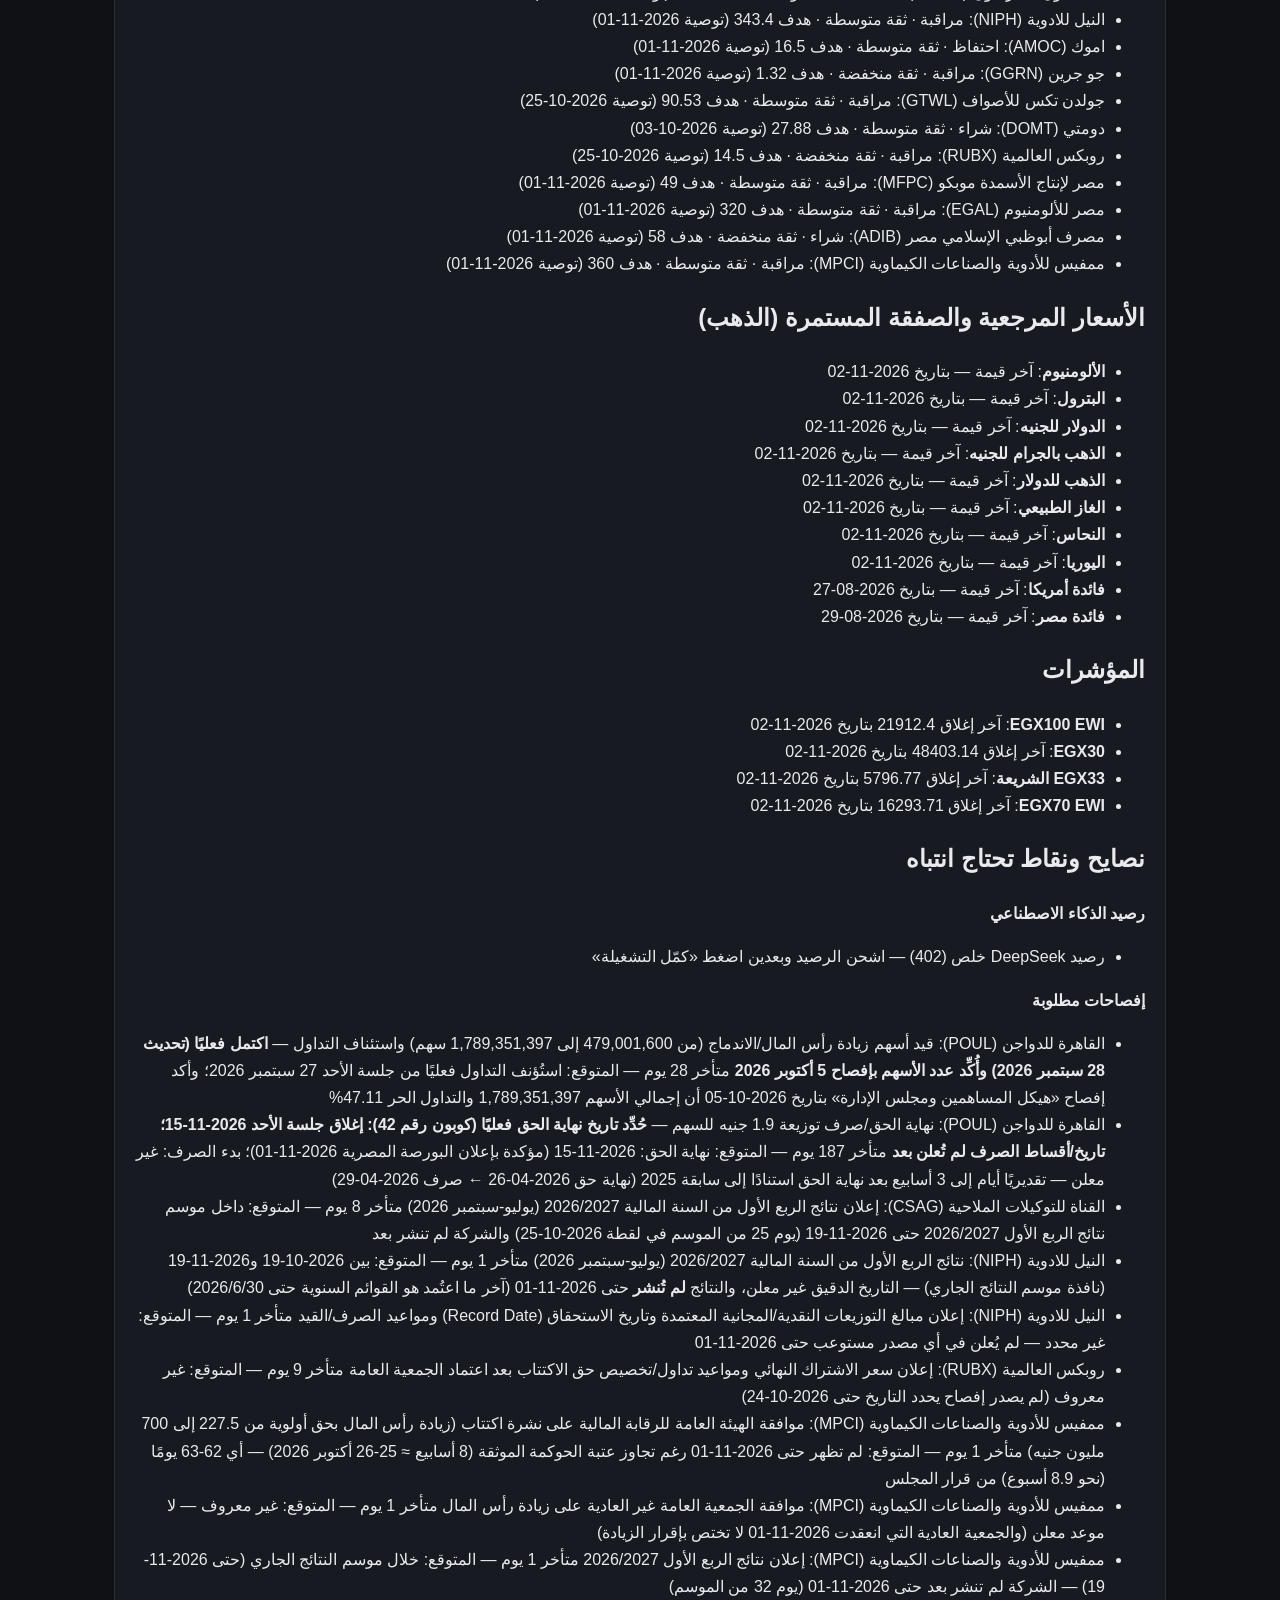
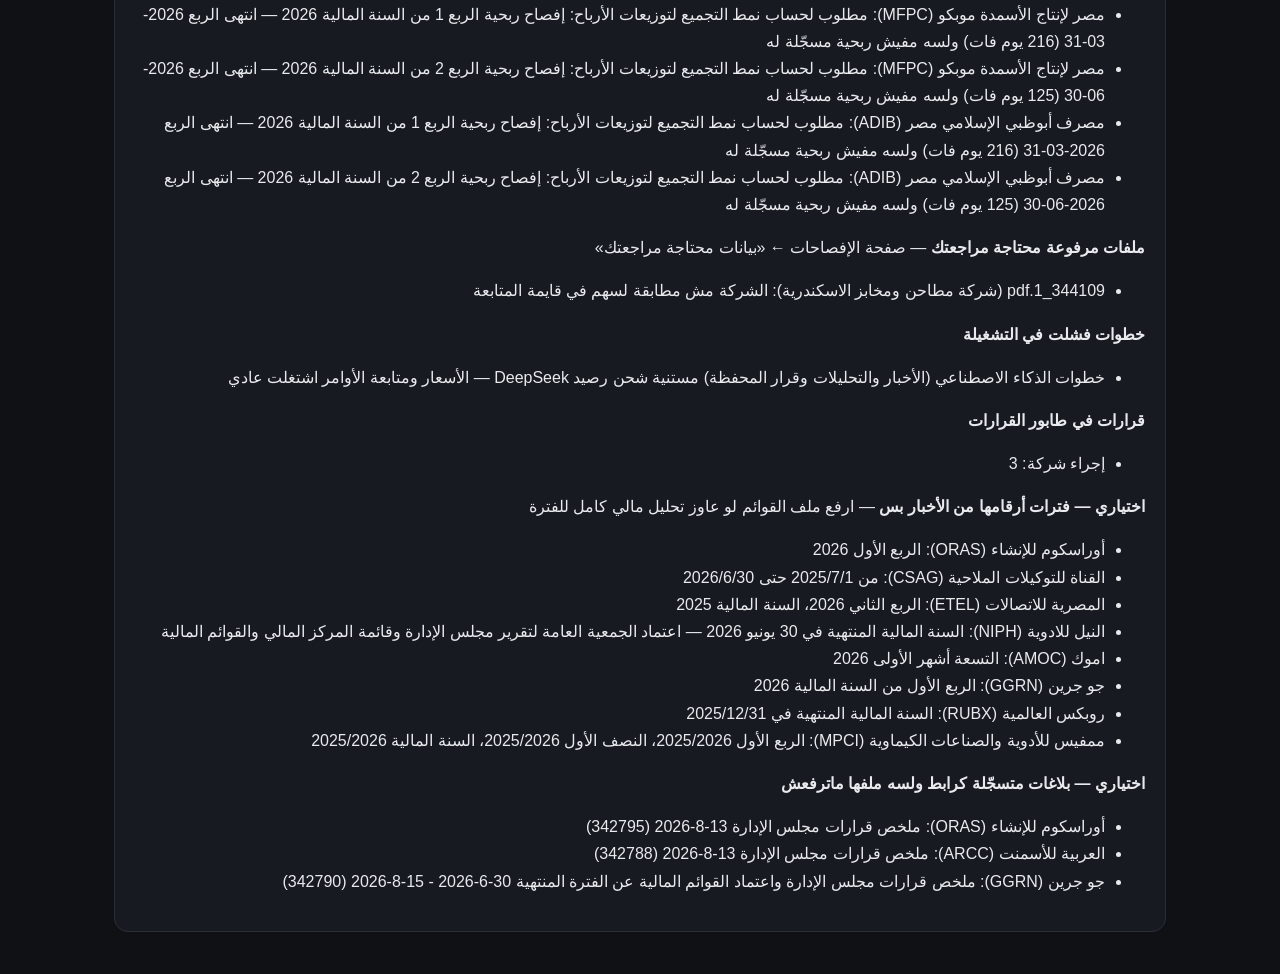
==== commit 8174123e: "تحديث تلقائي — 2026-11-04 05:15" ====
--- a/index.html
+++ b/index.html
@@ -5,7 +5,7 @@
   <meta name="viewport" content="width=device-width, initial-scale=1" />
   <meta name="robots" content="noindex, nofollow" />
   <title>لوحة متابعة البورصة</title>
-  <link rel="stylesheet" href="style.css?v=20261104051126" />
+  <link rel="stylesheet" href="style.css?v=20261104051514" />
 </head>
 <body>
   <div class="view-only-banner">👁️ <strong>نسخة عرض فقط</strong> — تحديث دوري تلقائي · آخر تحديث: <span id="generated-at-label">...</span></div>
@@ -30,6 +30,6 @@
     <h2 style="margin-top:28px;">آخر تقرير</h2>
     <div id="latest-report" class="card"></div>
   </main>
-  <script src="app.js?v=20261104051126"></script>
+  <script src="app.js?v=20261104051514"></script>
 </body>
 </html>
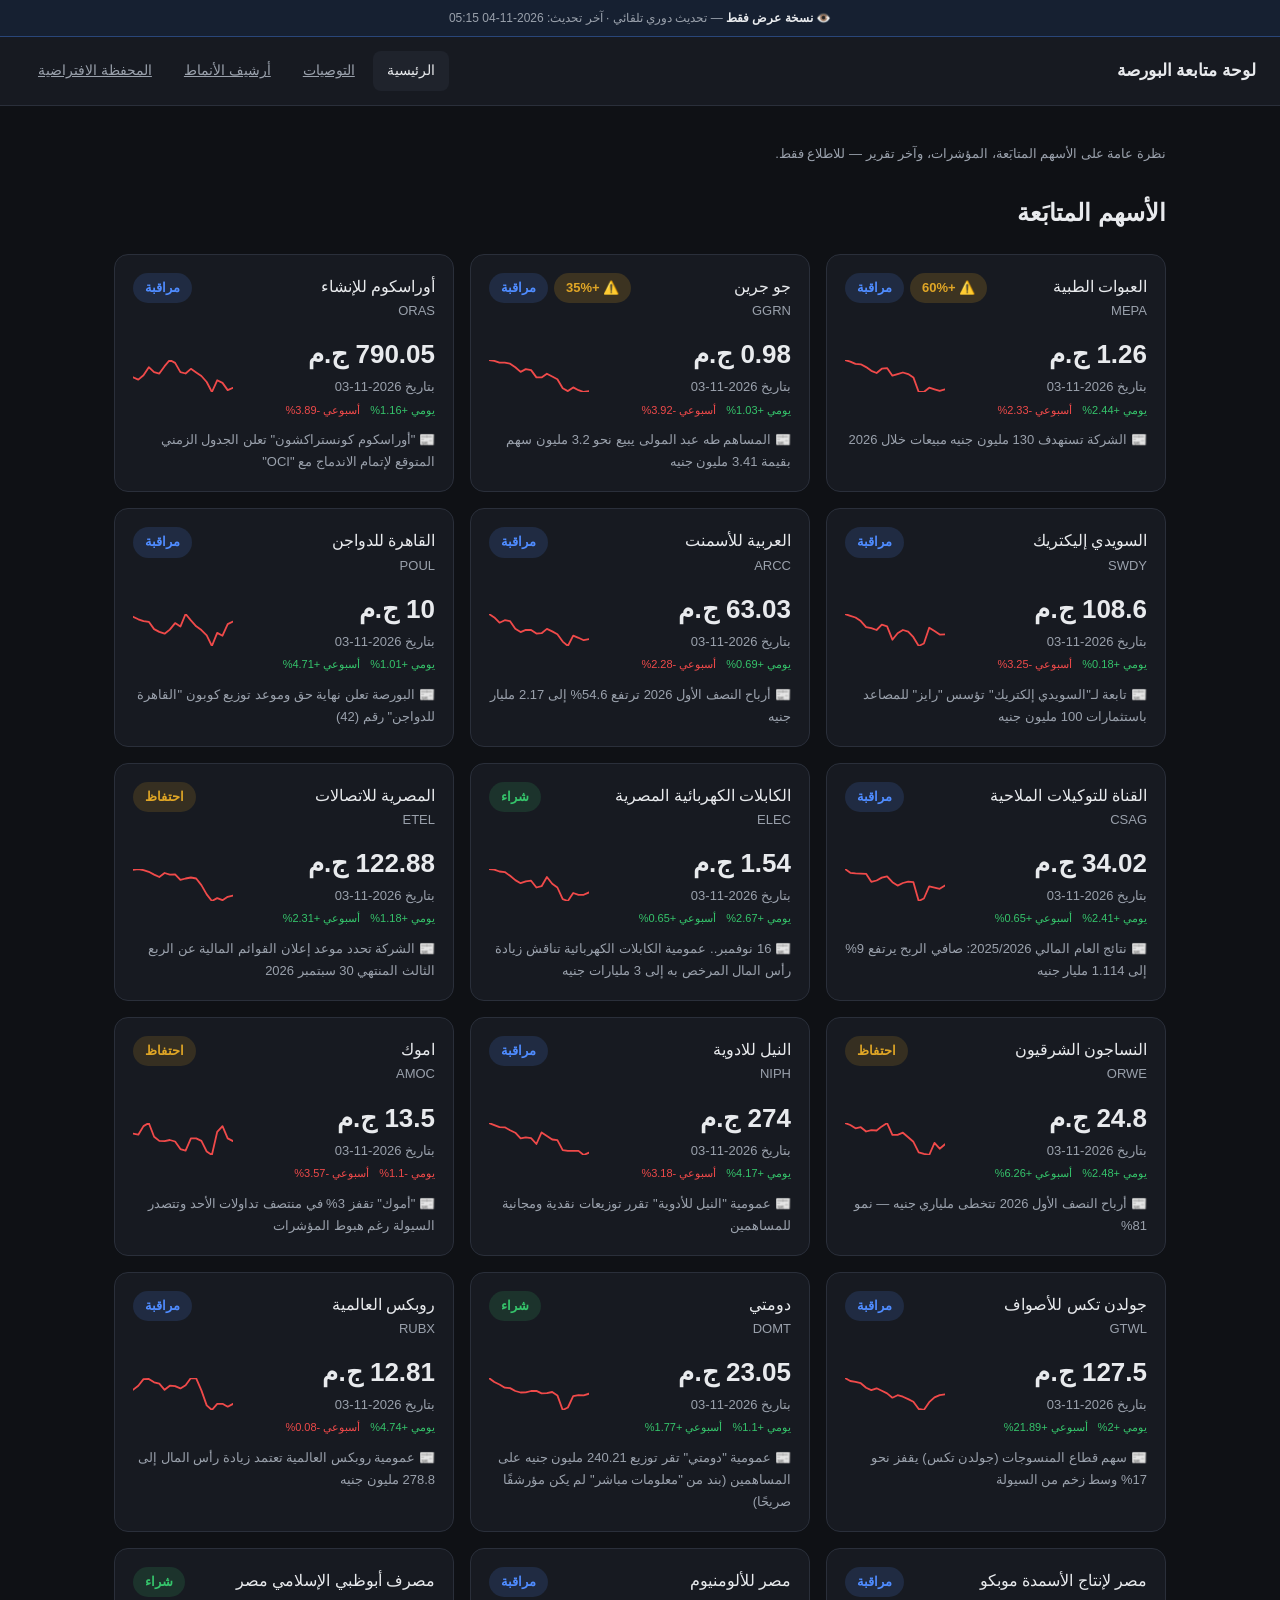
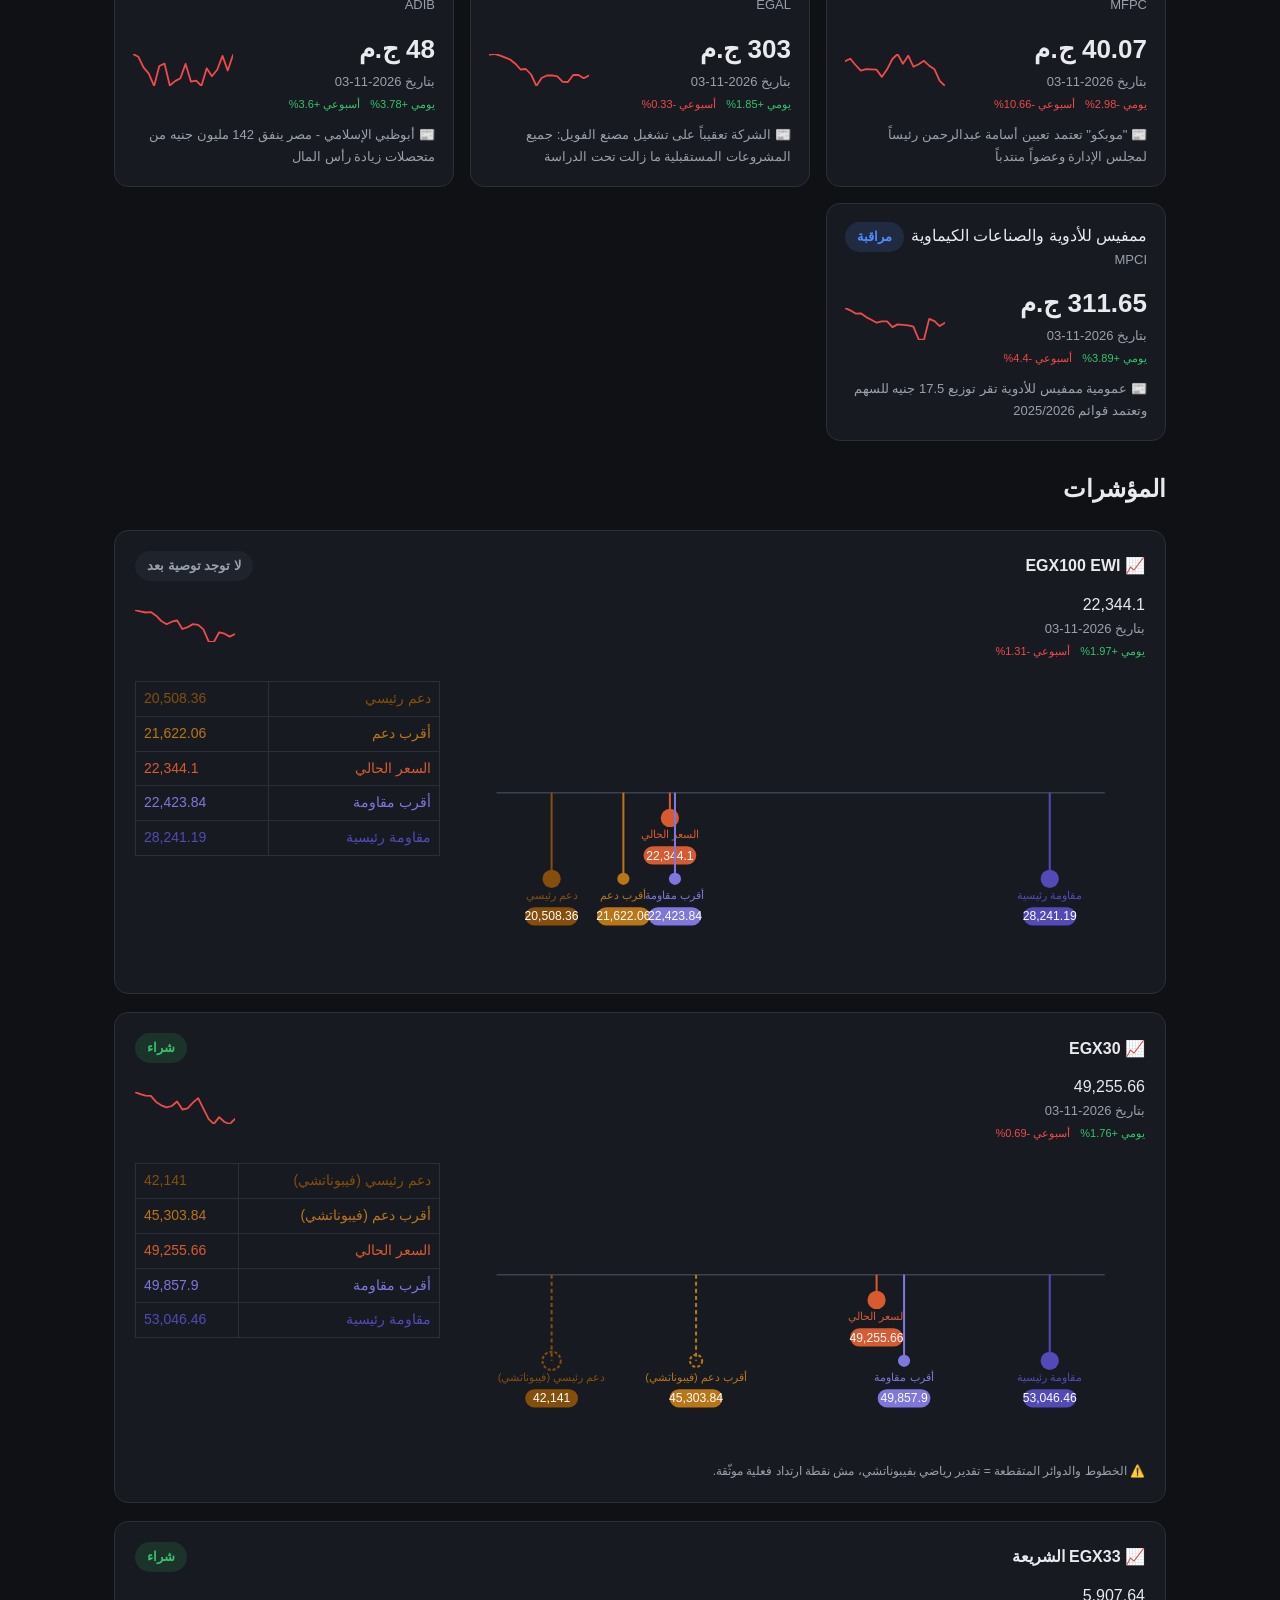
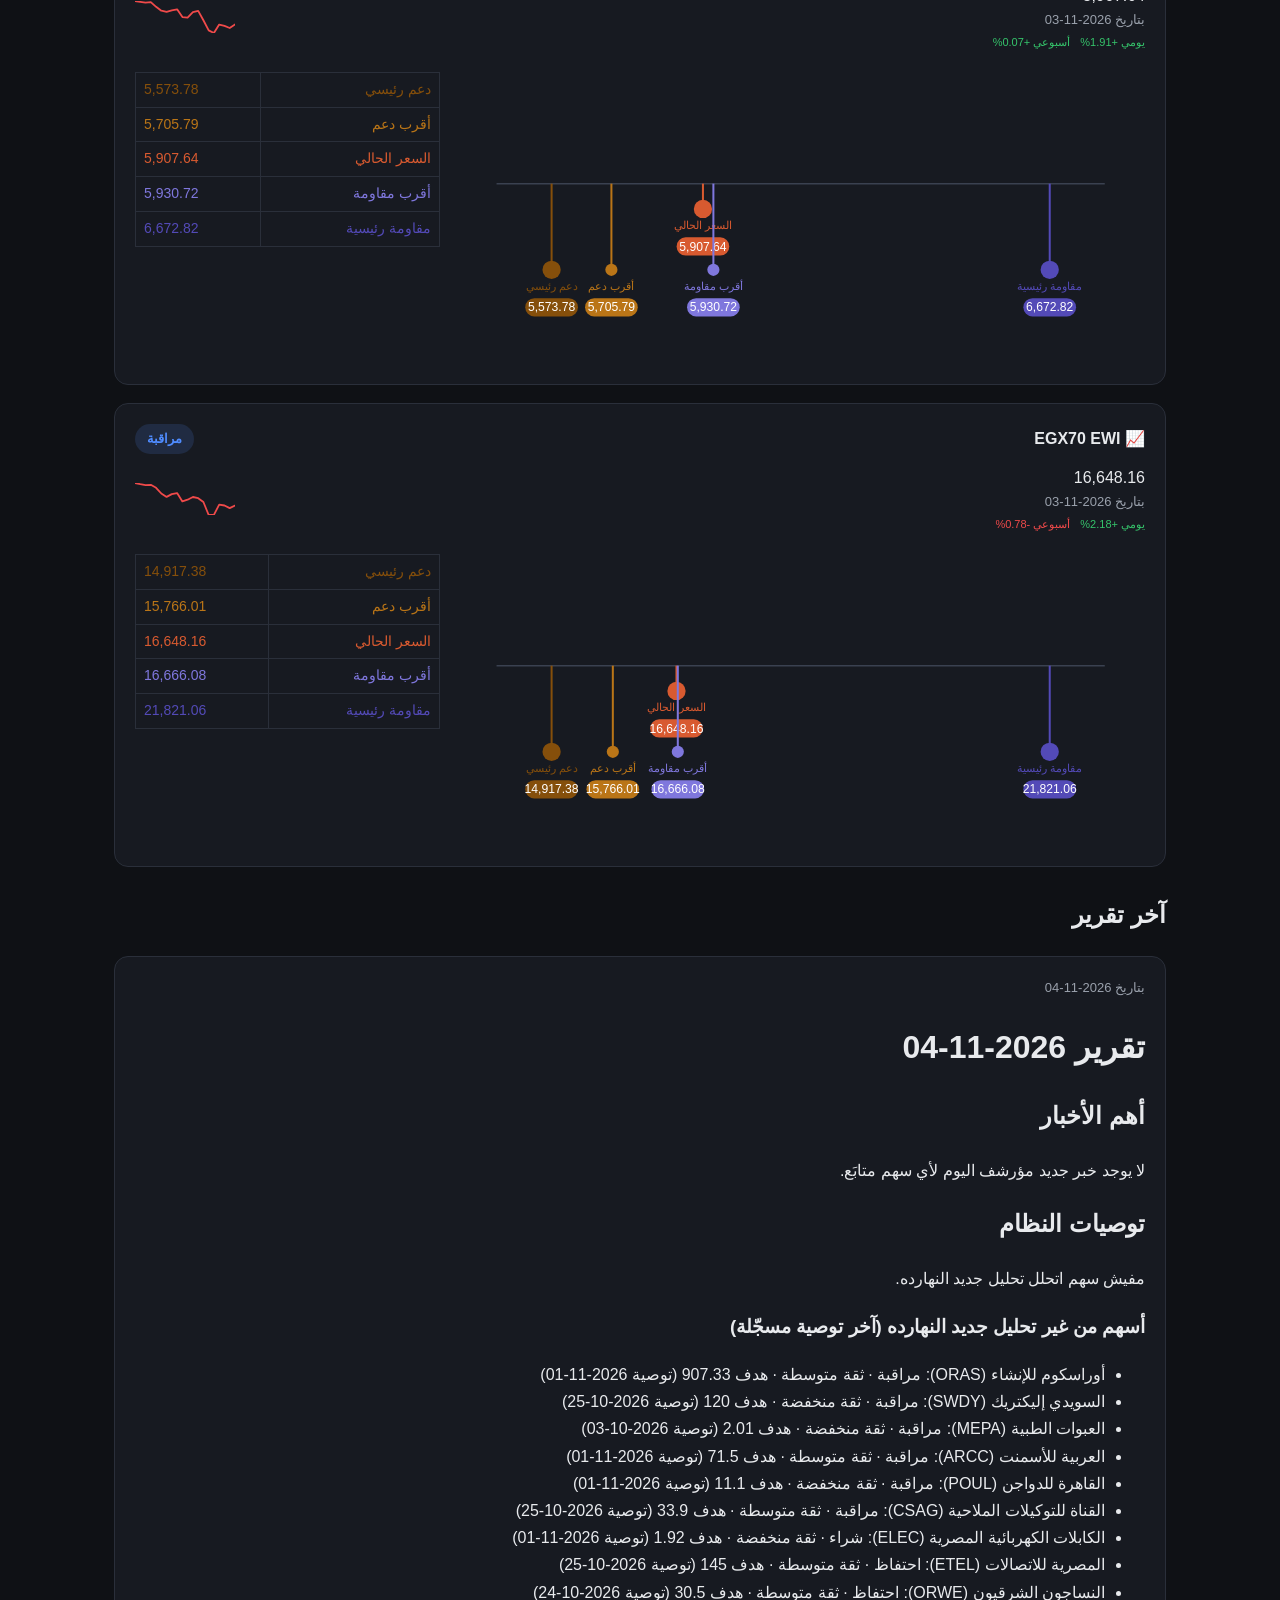
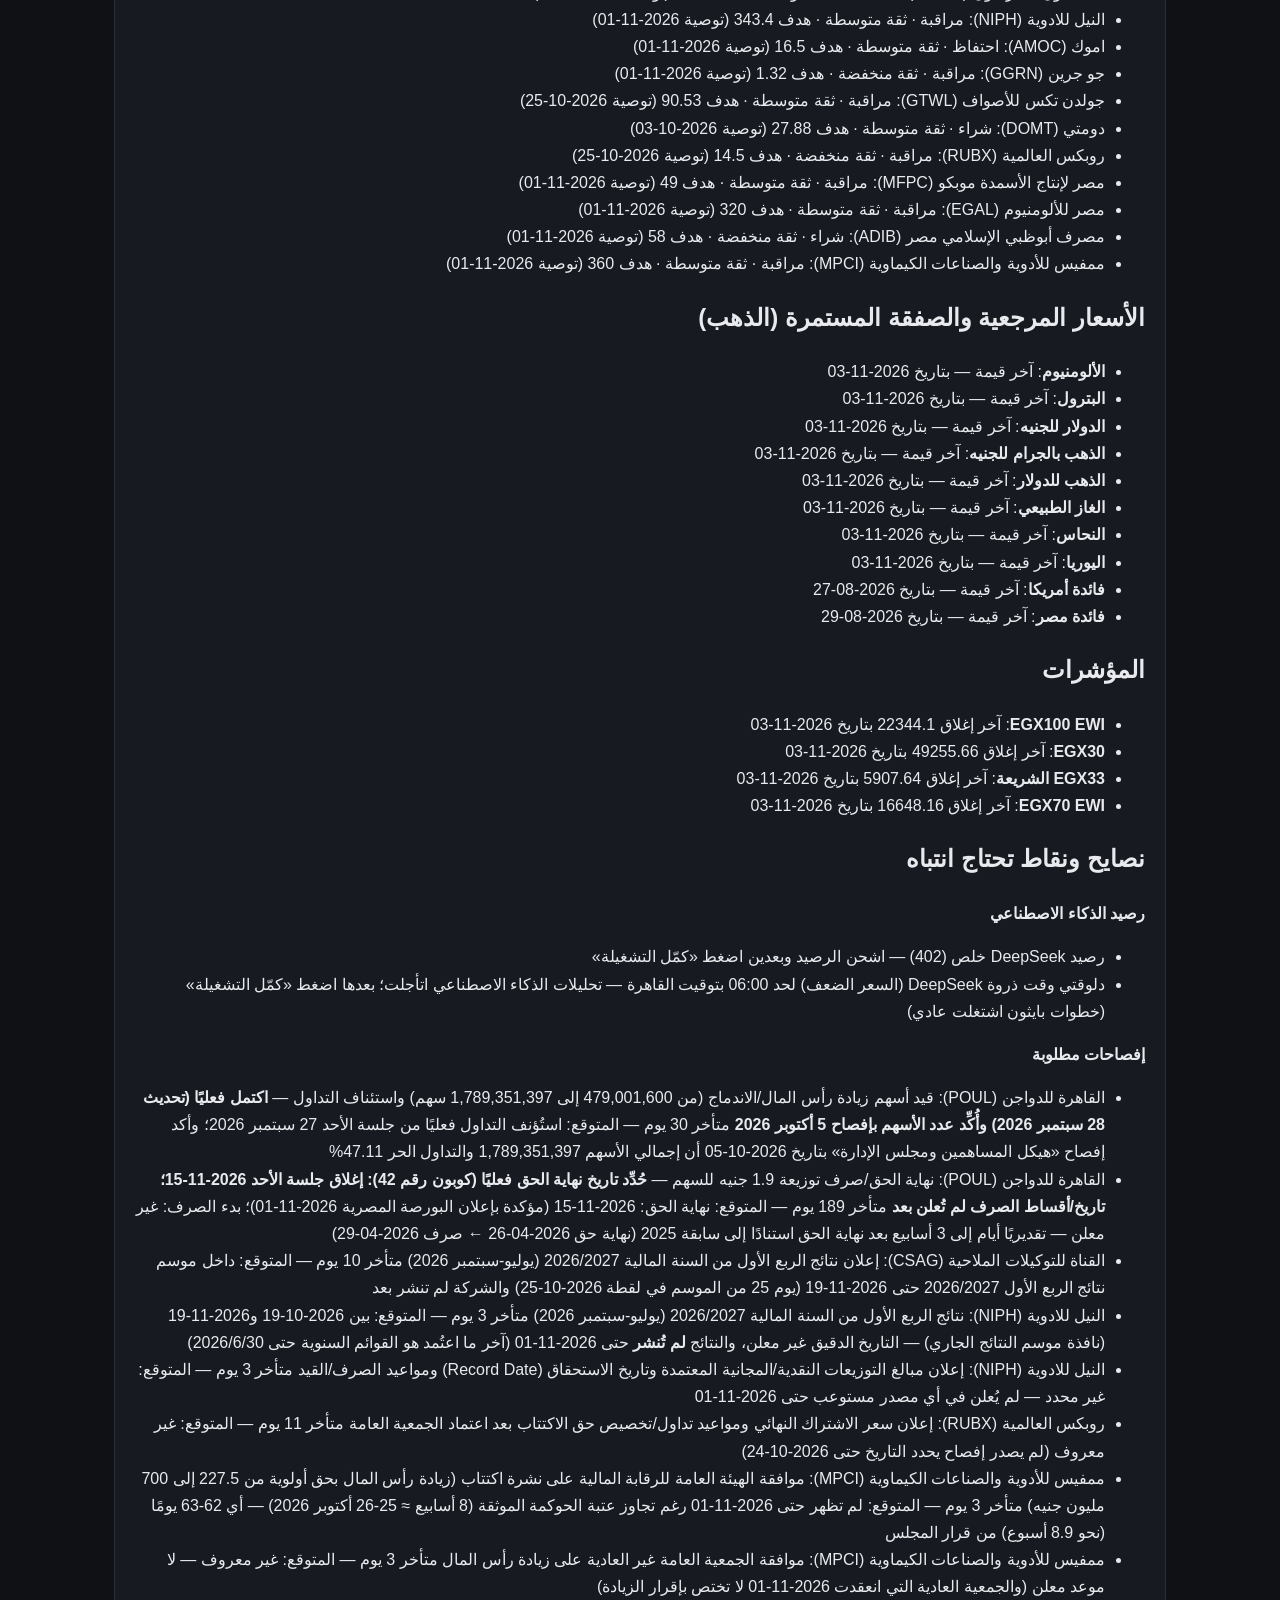
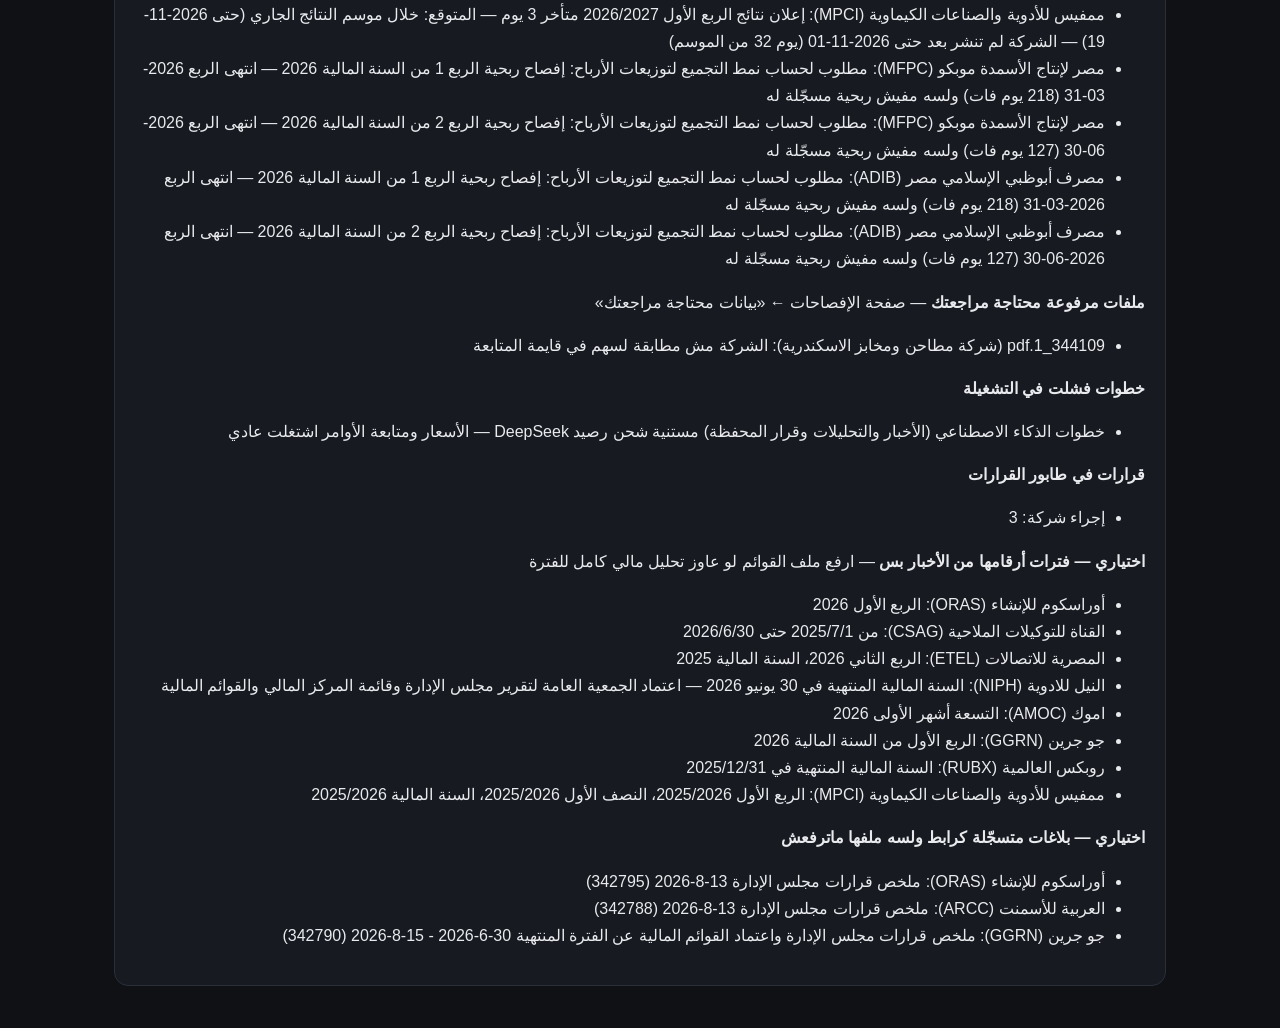
==== commit b43d6e74: "تحديث تلقائي — 2026-11-04 05:30" ====
--- a/index.html
+++ b/index.html
@@ -5,7 +5,7 @@
   <meta name="viewport" content="width=device-width, initial-scale=1" />
   <meta name="robots" content="noindex, nofollow" />
   <title>لوحة متابعة البورصة</title>
-  <link rel="stylesheet" href="style.css?v=20261104051514" />
+  <link rel="stylesheet" href="style.css?v=20261104053010" />
 </head>
 <body>
   <div class="view-only-banner">👁️ <strong>نسخة عرض فقط</strong> — تحديث دوري تلقائي · آخر تحديث: <span id="generated-at-label">...</span></div>
@@ -30,6 +30,6 @@
     <h2 style="margin-top:28px;">آخر تقرير</h2>
     <div id="latest-report" class="card"></div>
   </main>
-  <script src="app.js?v=20261104051514"></script>
+  <script src="app.js?v=20261104053010"></script>
 </body>
 </html>
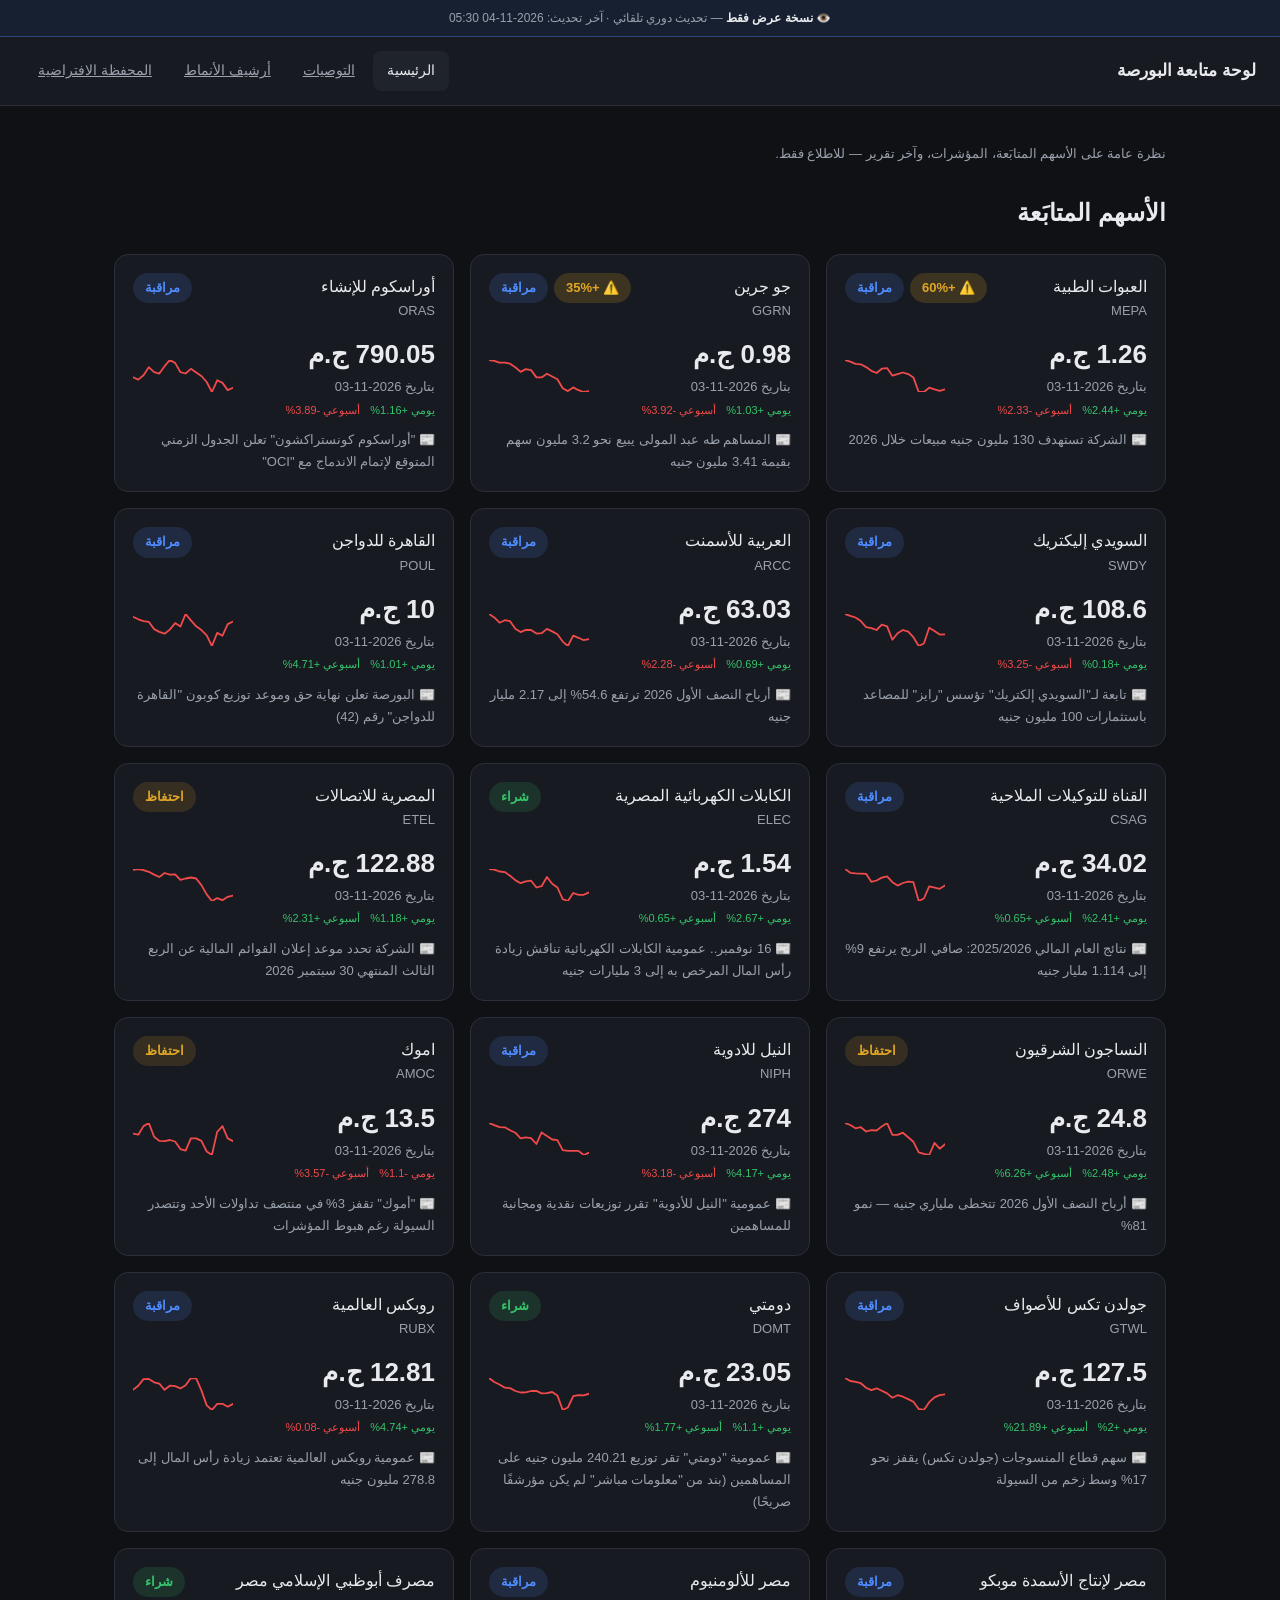
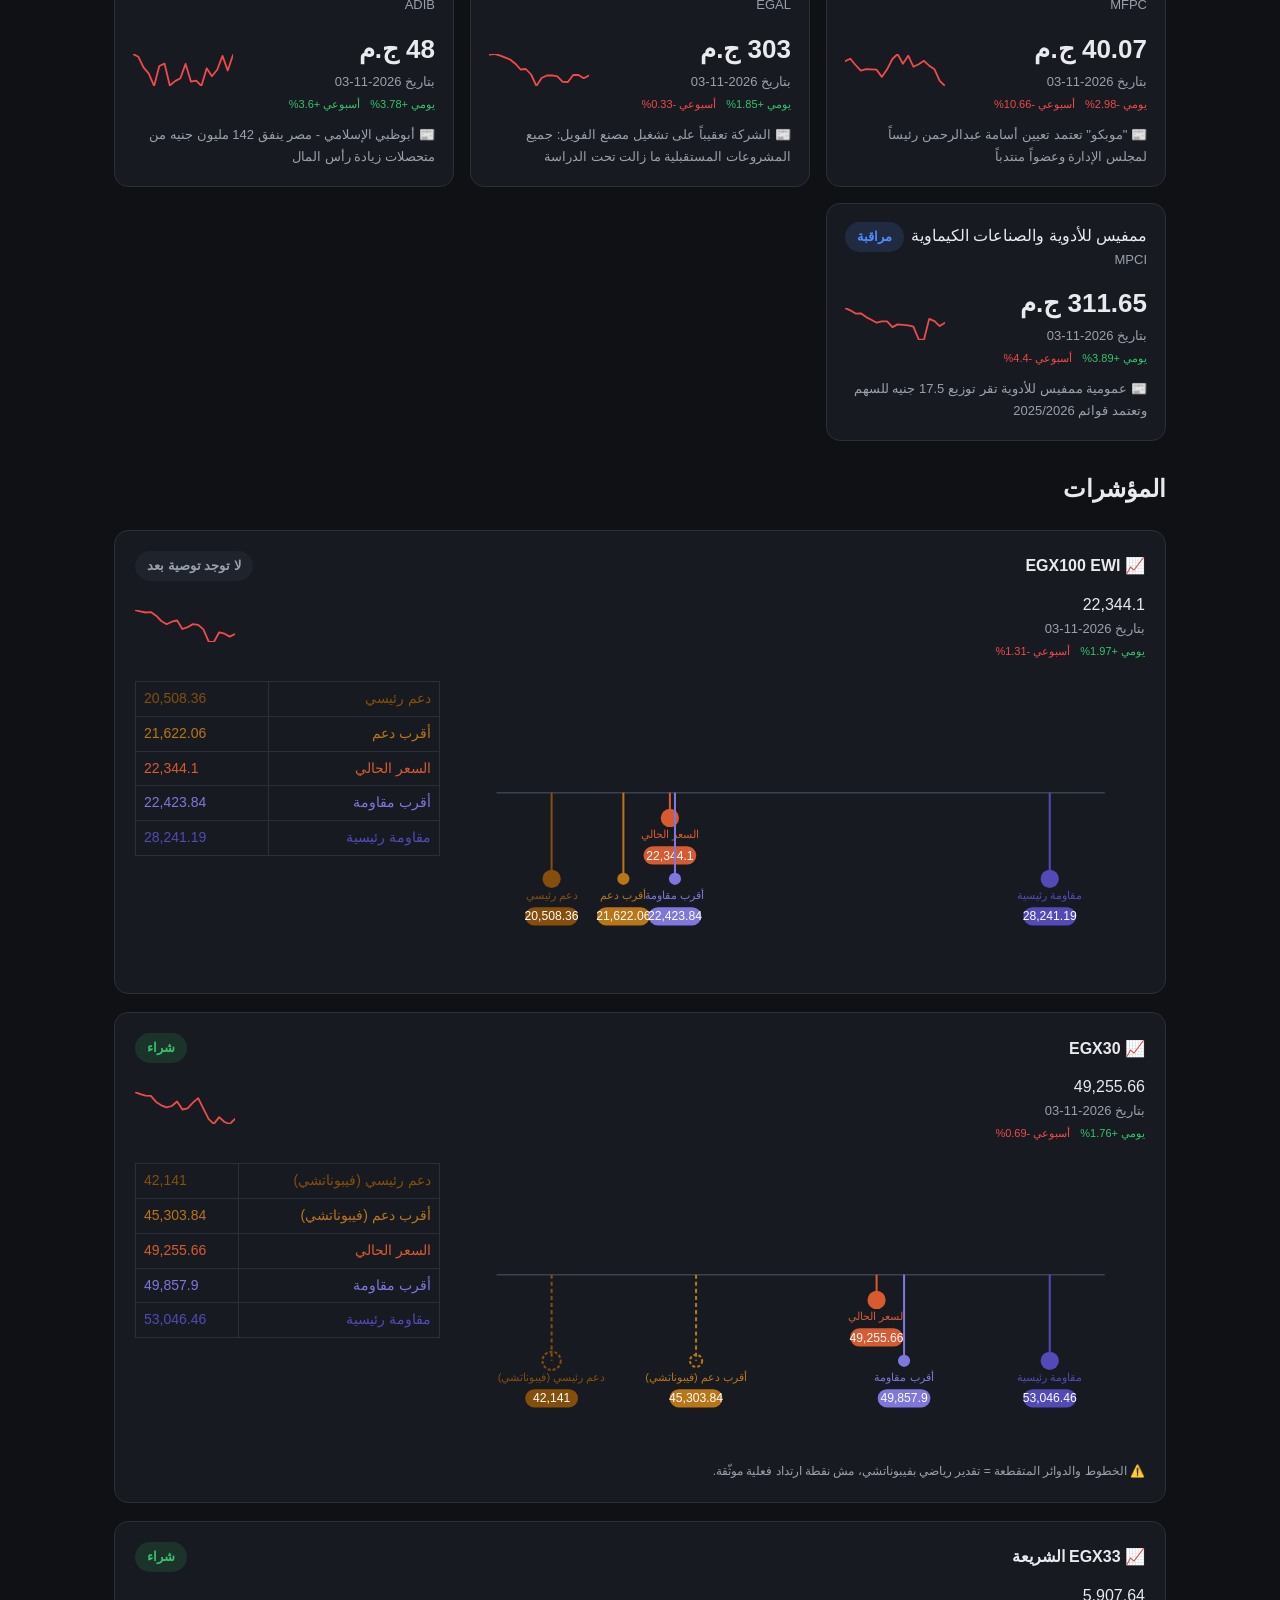
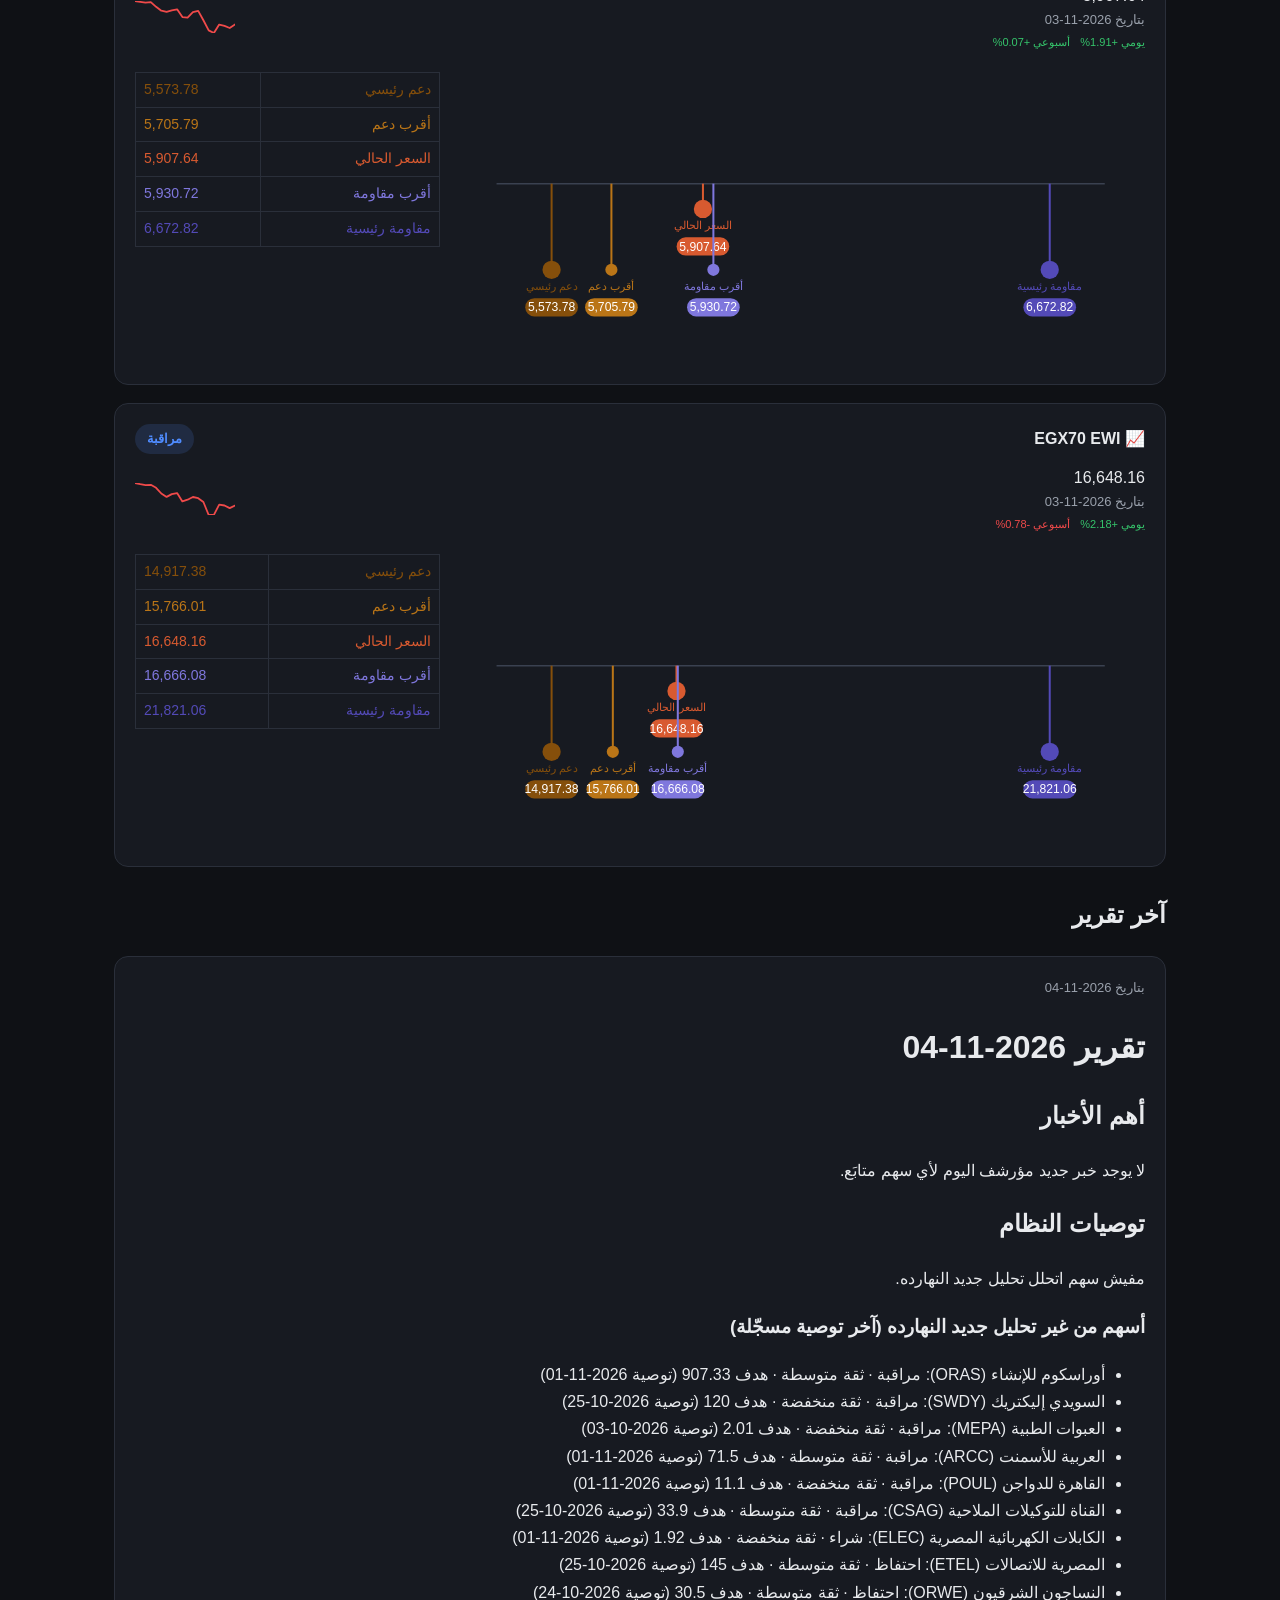
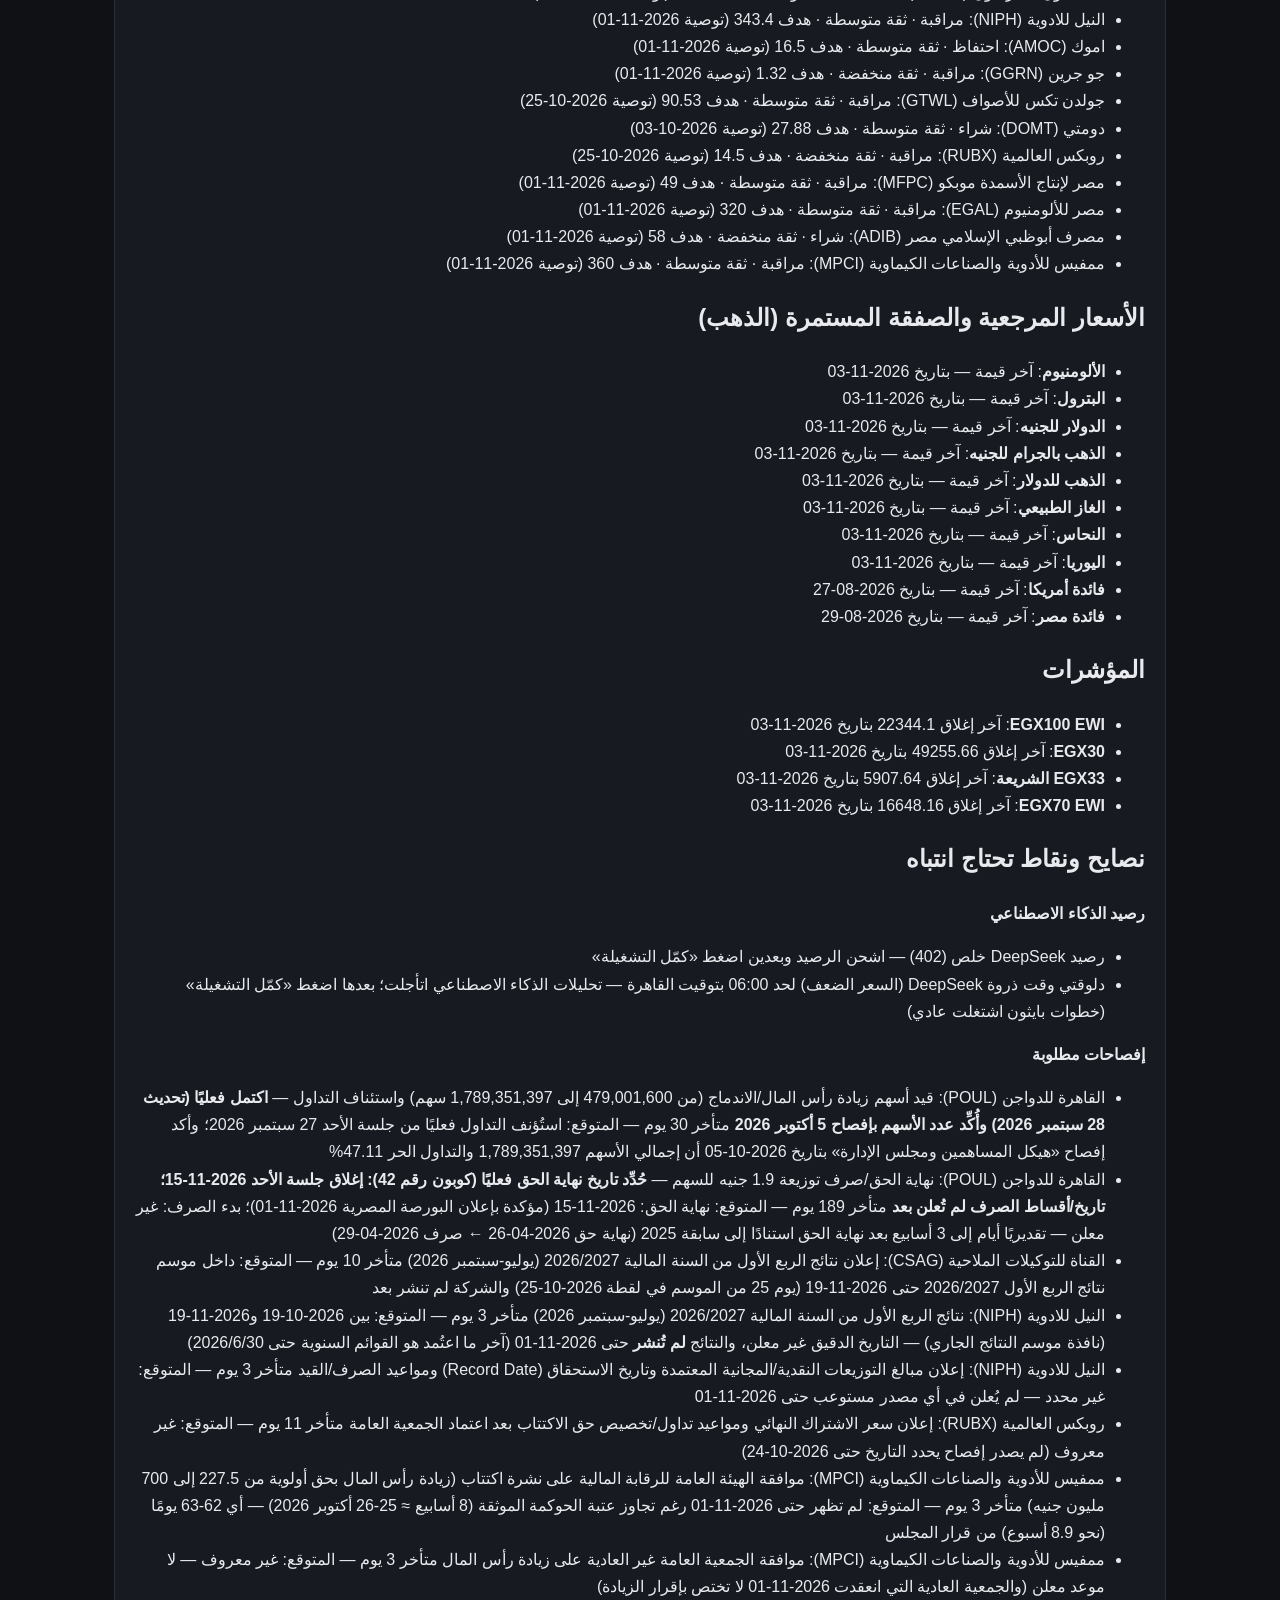
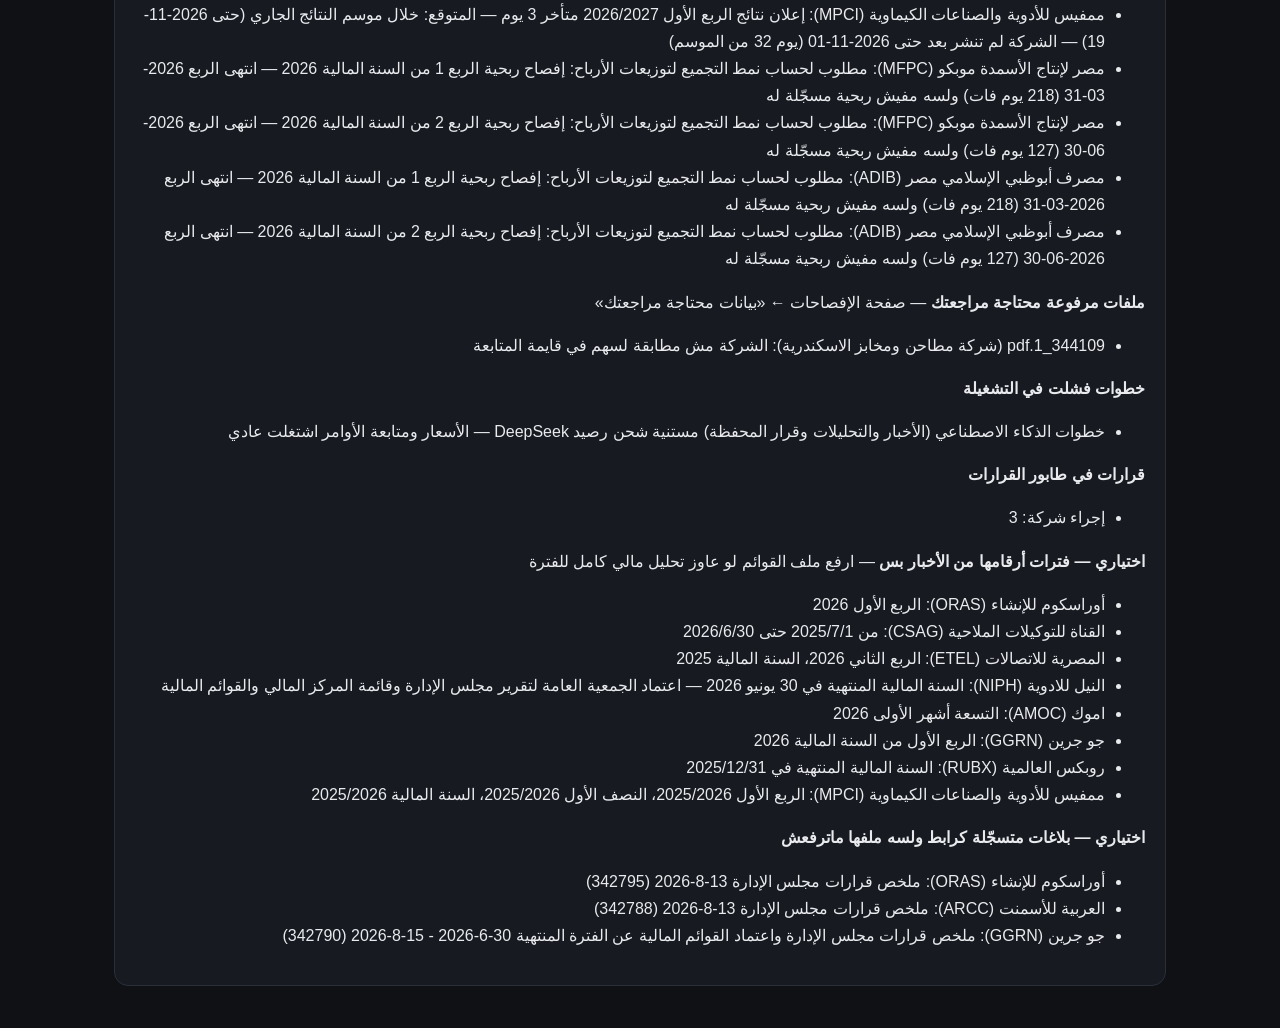
==== commit eb9aec67: "تحديث تلقائي — 2026-11-23 20:41" ====
--- a/index.html
+++ b/index.html
@@ -5,7 +5,7 @@
   <meta name="viewport" content="width=device-width, initial-scale=1" />
   <meta name="robots" content="noindex, nofollow" />
   <title>لوحة متابعة البورصة</title>
-  <link rel="stylesheet" href="style.css?v=20261104053010" />
+  <link rel="stylesheet" href="style.css?v=20261123204143" />
 </head>
 <body>
   <div class="view-only-banner">👁️ <strong>نسخة عرض فقط</strong> — تحديث دوري تلقائي · آخر تحديث: <span id="generated-at-label">...</span></div>
@@ -30,6 +30,6 @@
     <h2 style="margin-top:28px;">آخر تقرير</h2>
     <div id="latest-report" class="card"></div>
   </main>
-  <script src="app.js?v=20261104053010"></script>
+  <script src="app.js?v=20261123204143"></script>
 </body>
 </html>
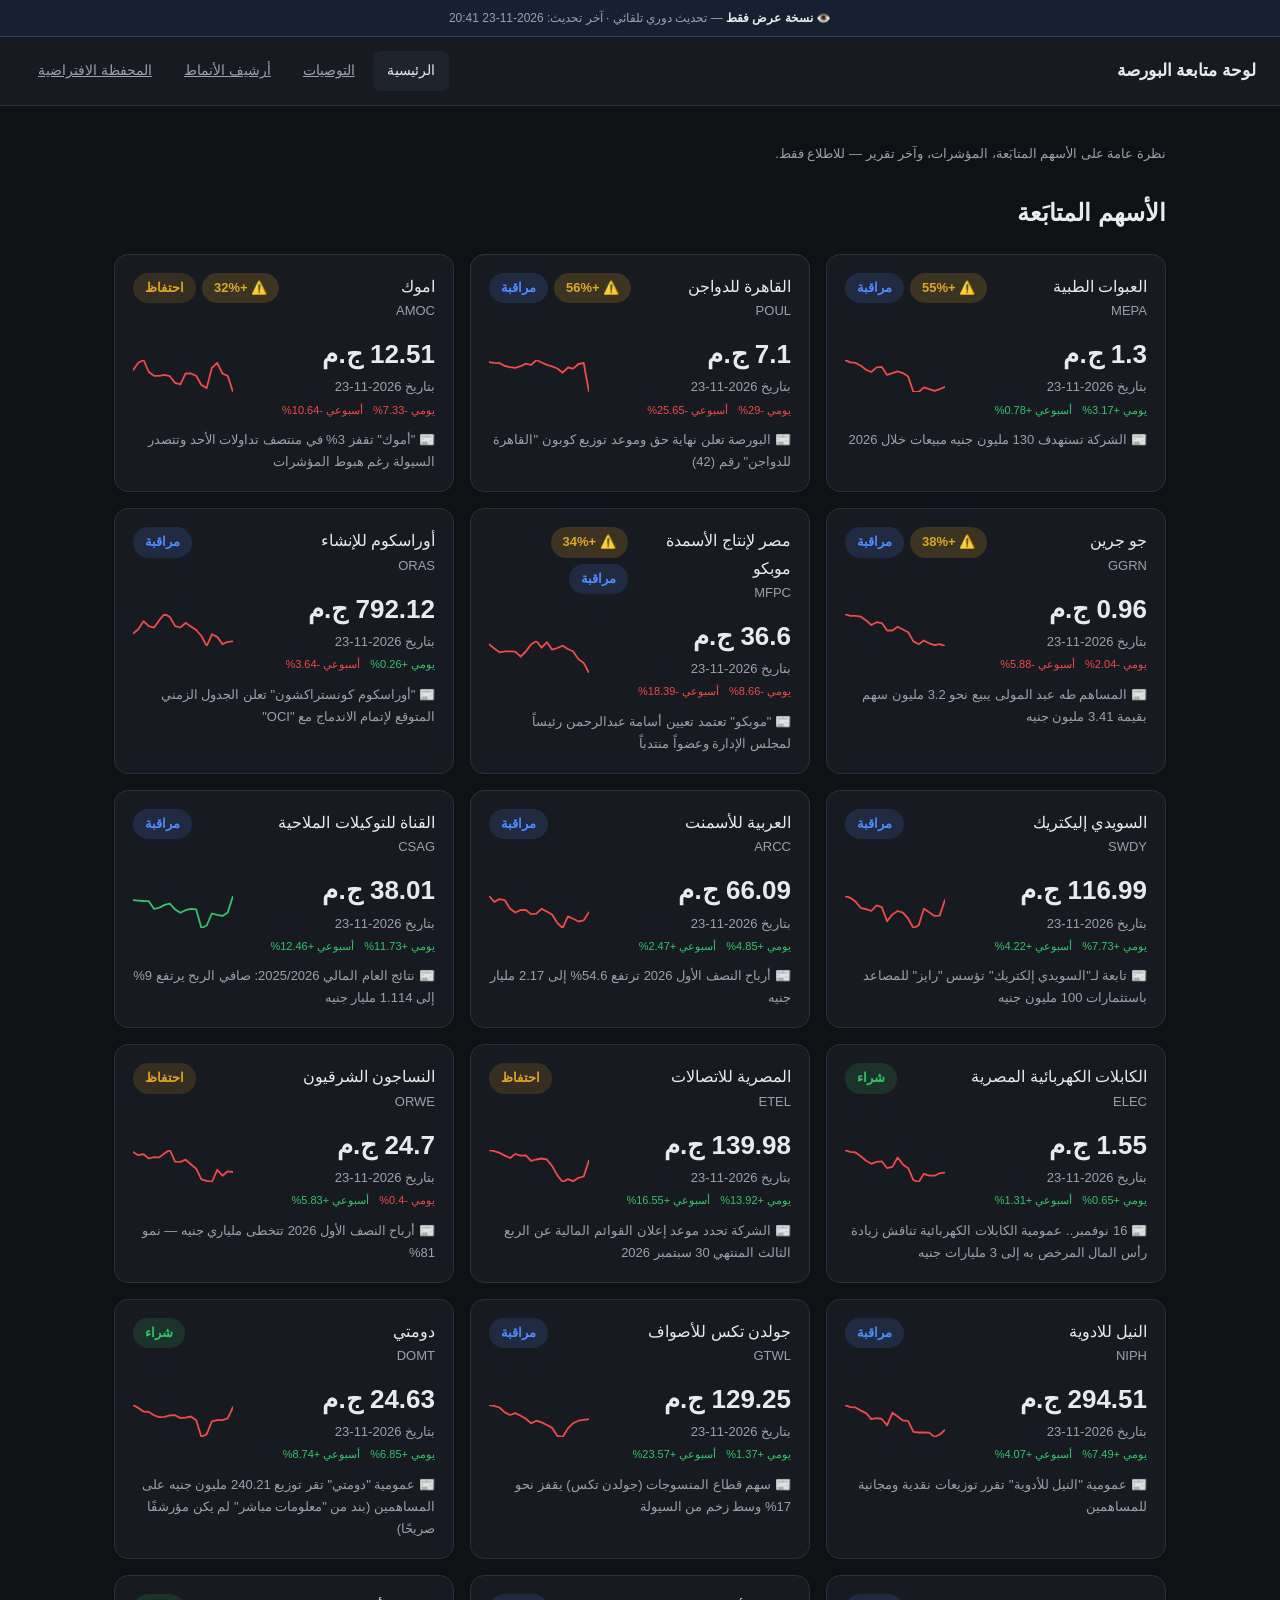
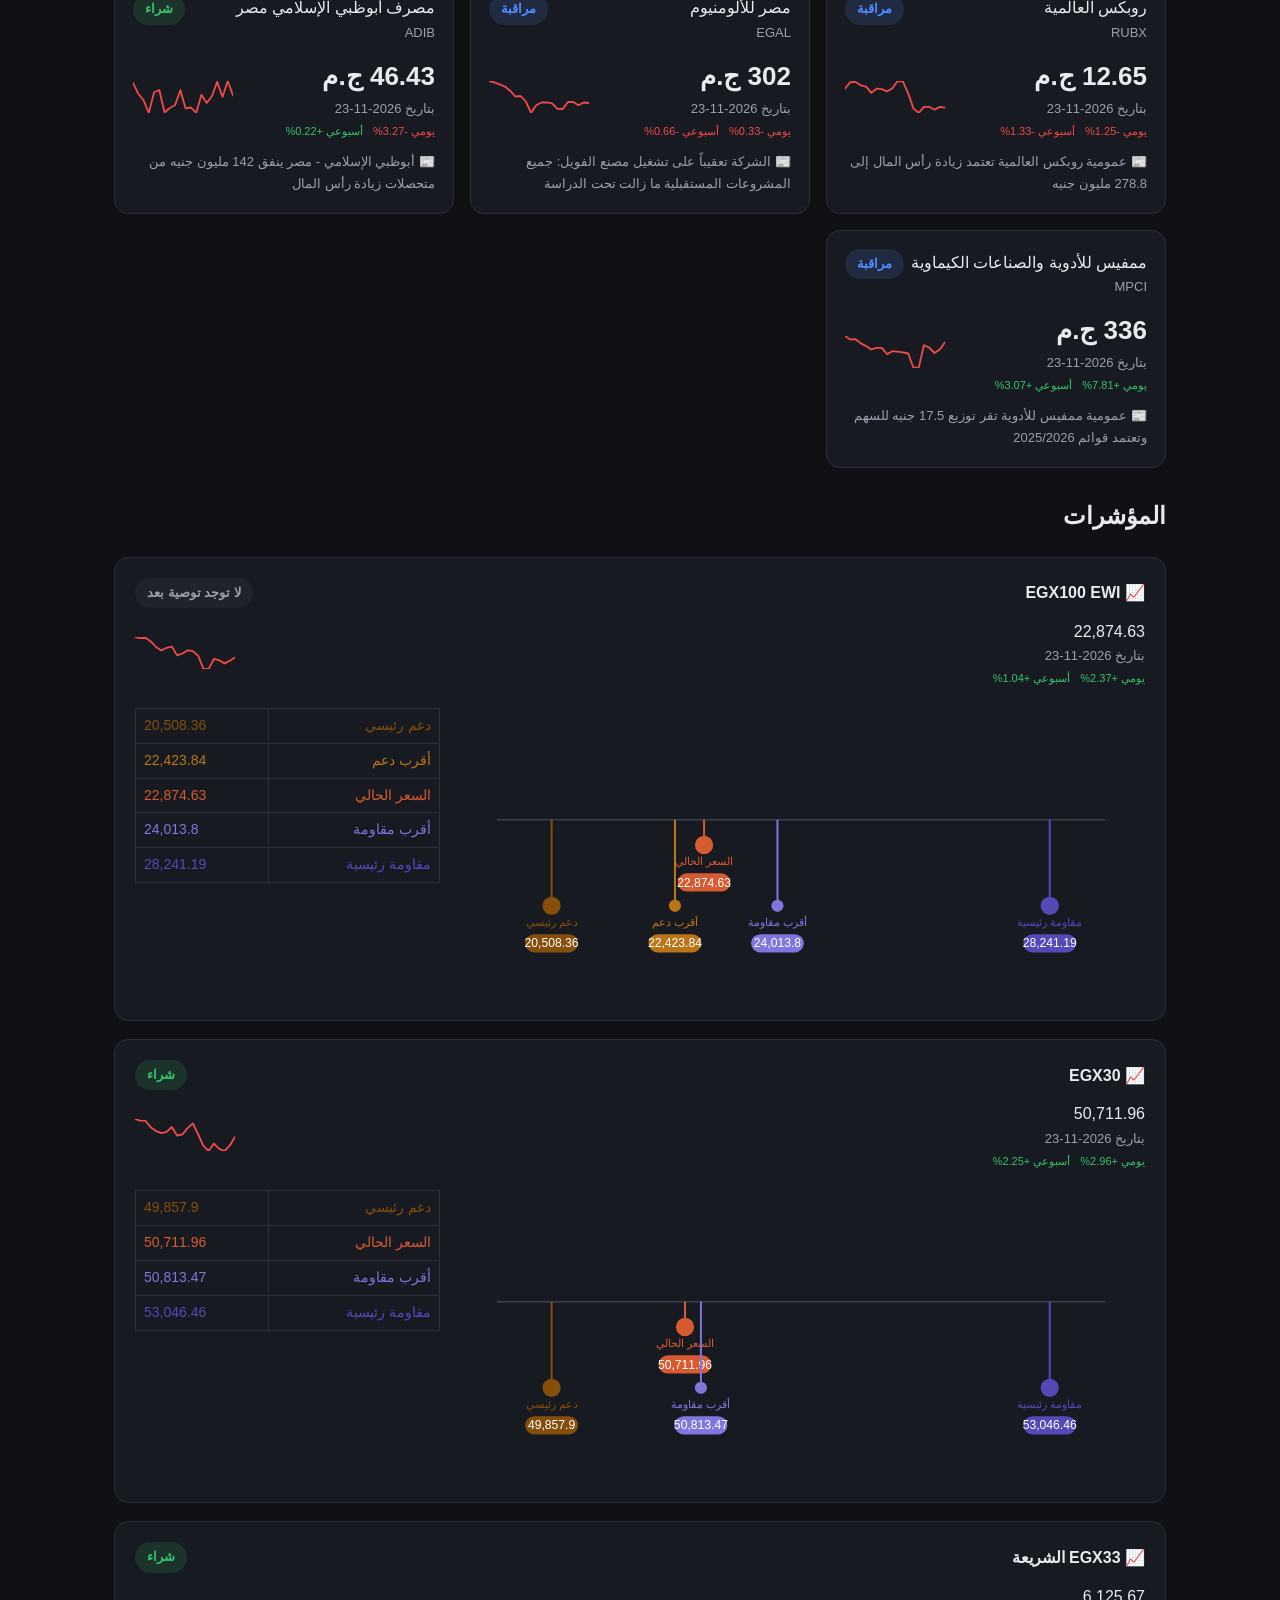
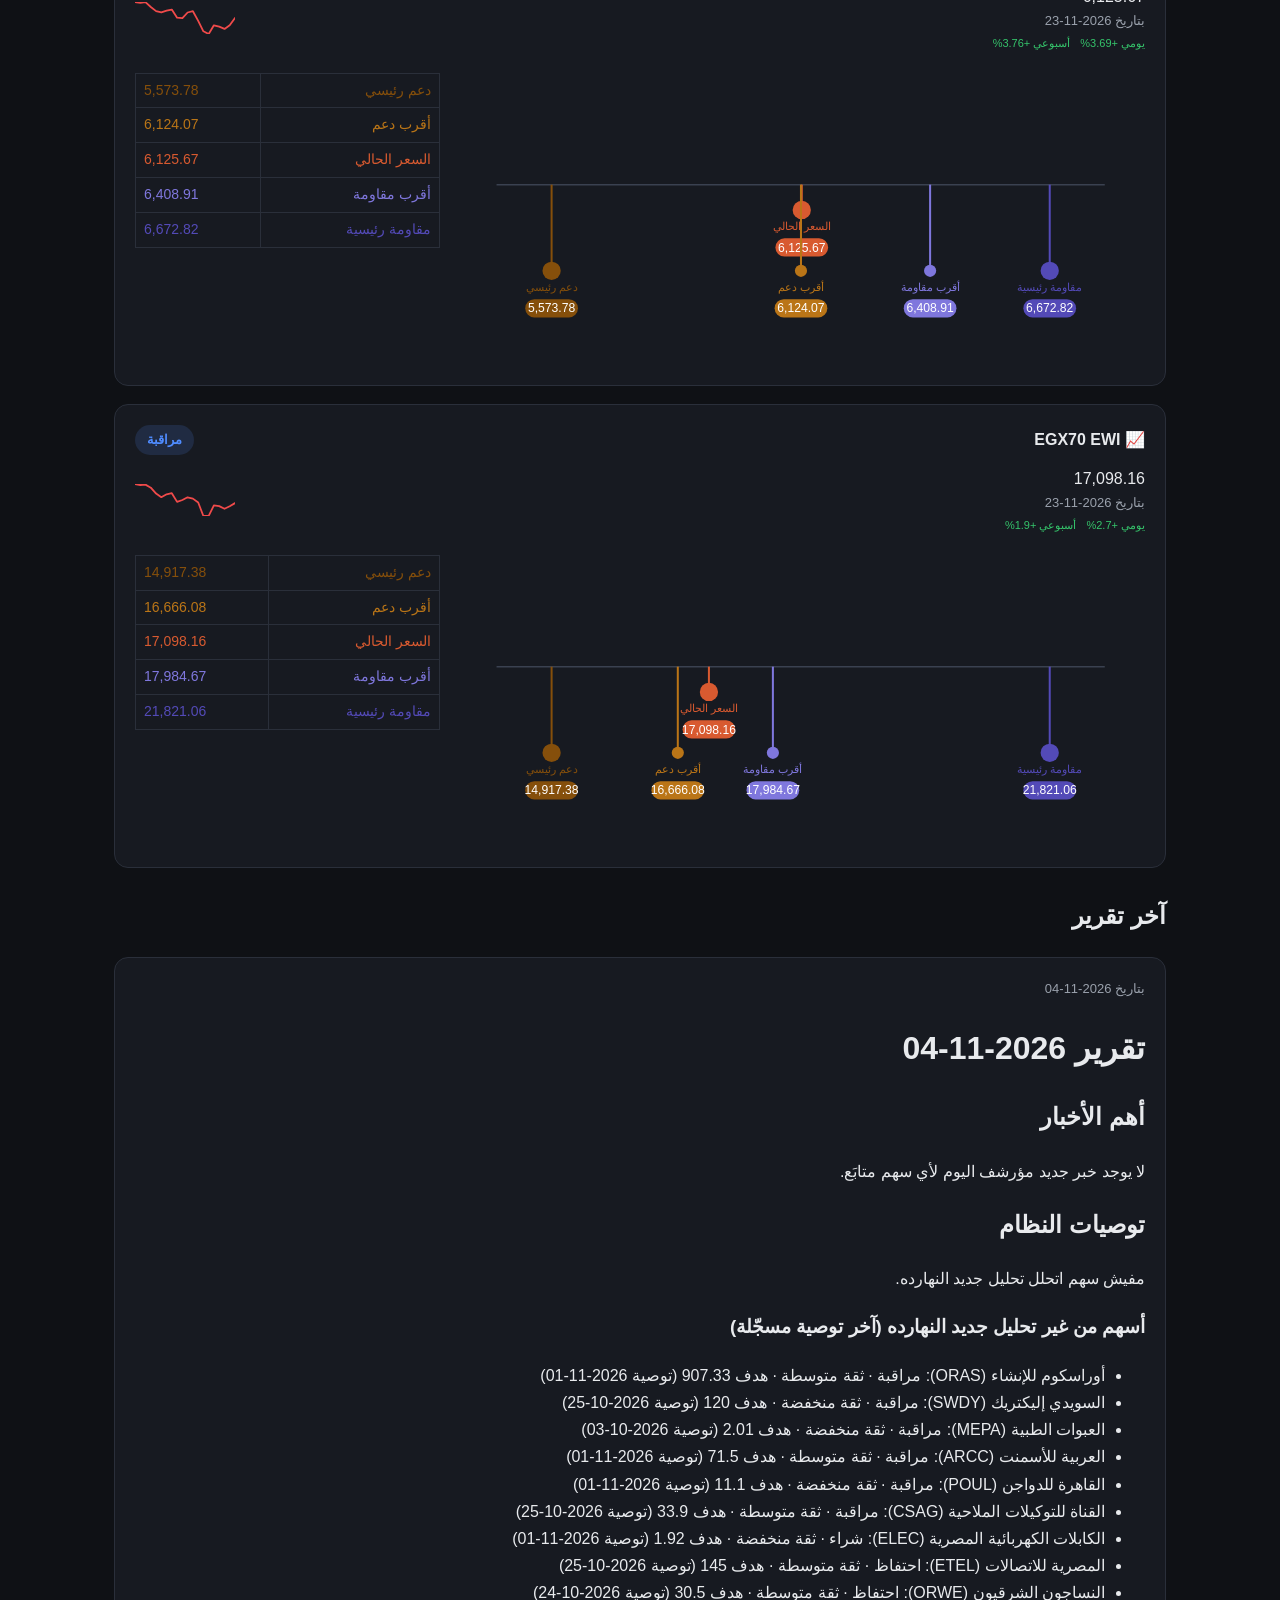
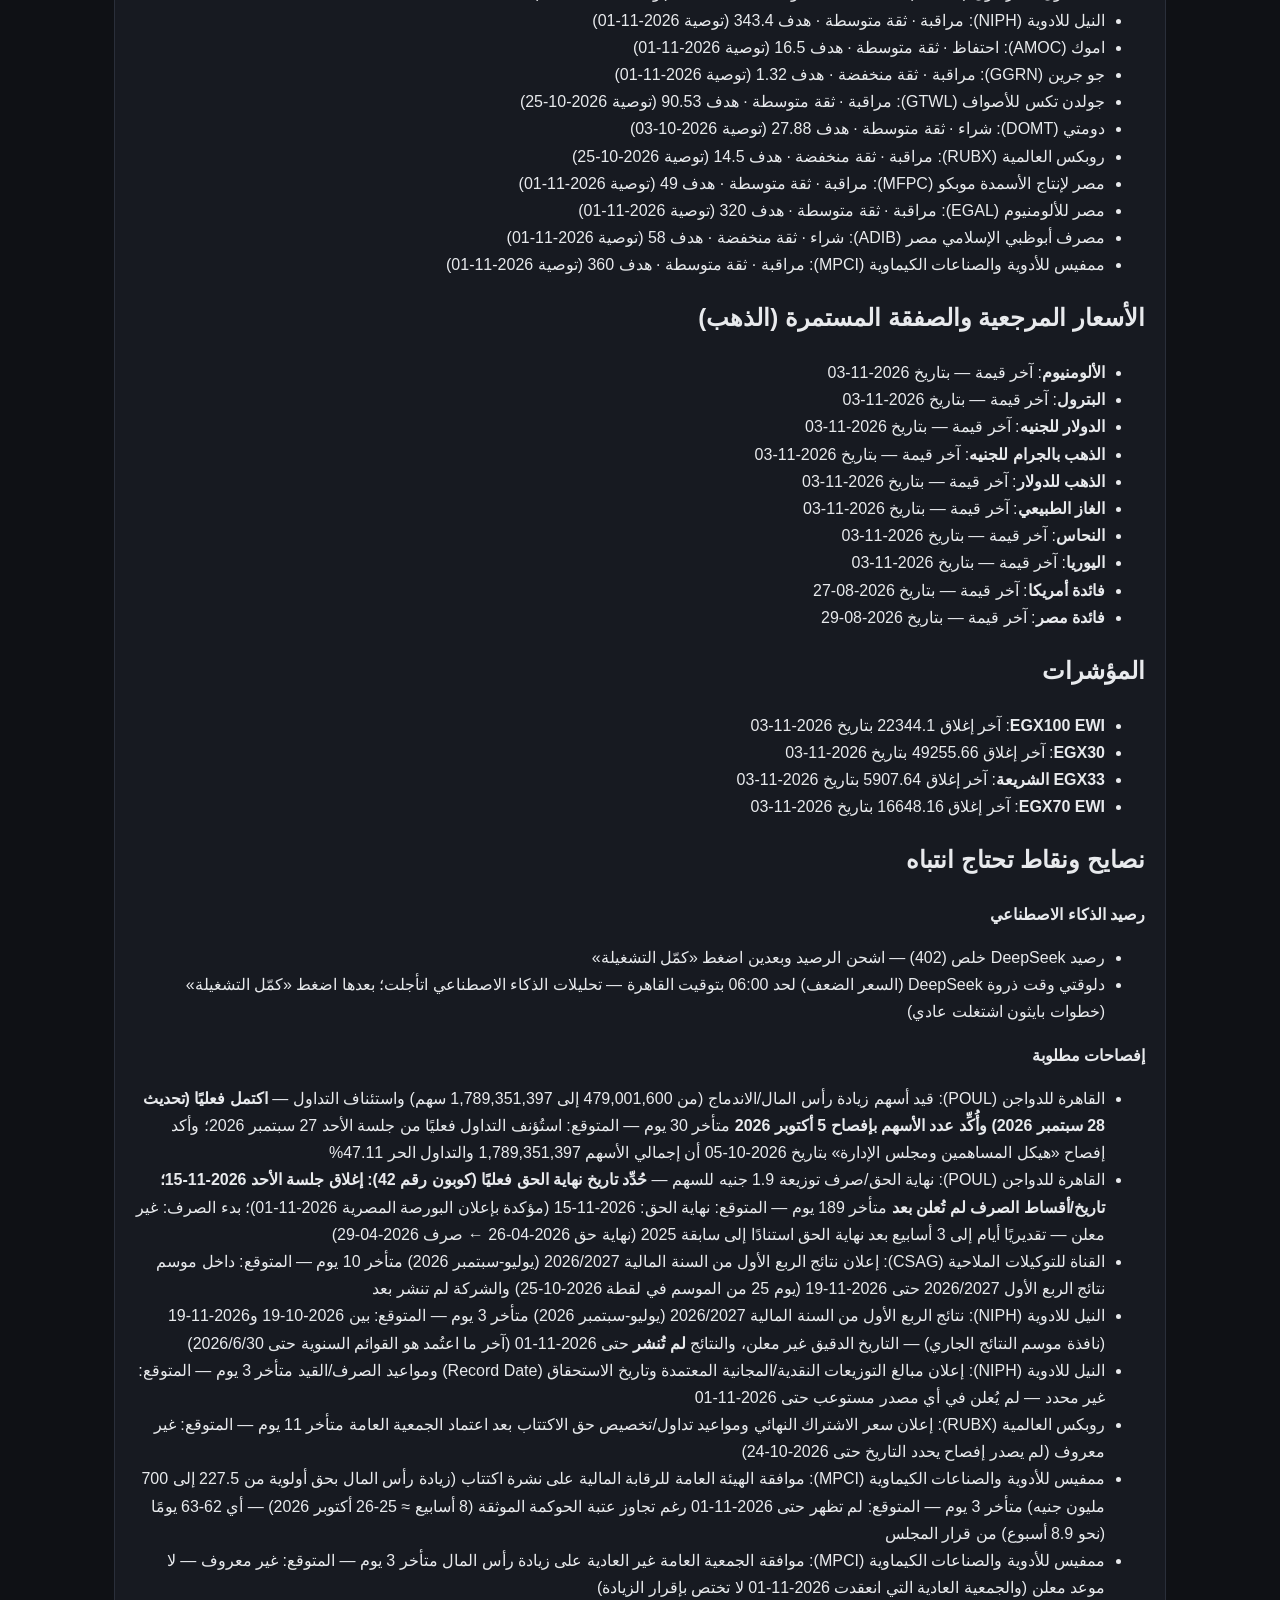
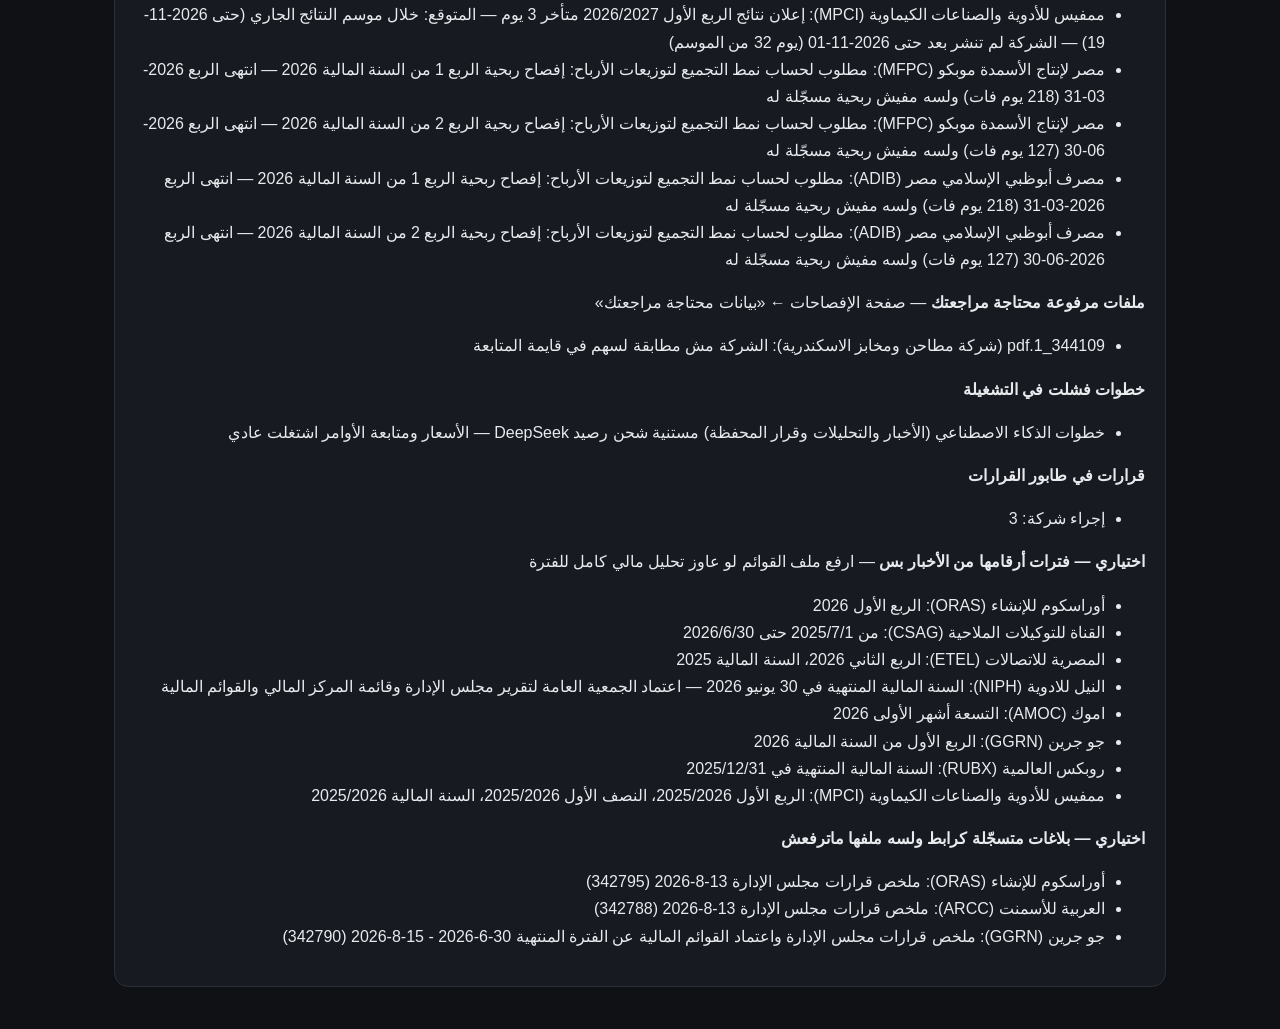
==== commit d056ac83: "تحديث تلقائي — 2026-11-23 20:45" ====
--- a/index.html
+++ b/index.html
@@ -5,7 +5,7 @@
   <meta name="viewport" content="width=device-width, initial-scale=1" />
   <meta name="robots" content="noindex, nofollow" />
   <title>لوحة متابعة البورصة</title>
-  <link rel="stylesheet" href="style.css?v=20261123204143" />
+  <link rel="stylesheet" href="style.css?v=20261123204519" />
 </head>
 <body>
   <div class="view-only-banner">👁️ <strong>نسخة عرض فقط</strong> — تحديث دوري تلقائي · آخر تحديث: <span id="generated-at-label">...</span></div>
@@ -30,6 +30,6 @@
     <h2 style="margin-top:28px;">آخر تقرير</h2>
     <div id="latest-report" class="card"></div>
   </main>
-  <script src="app.js?v=20261123204143"></script>
+  <script src="app.js?v=20261123204519"></script>
 </body>
 </html>
